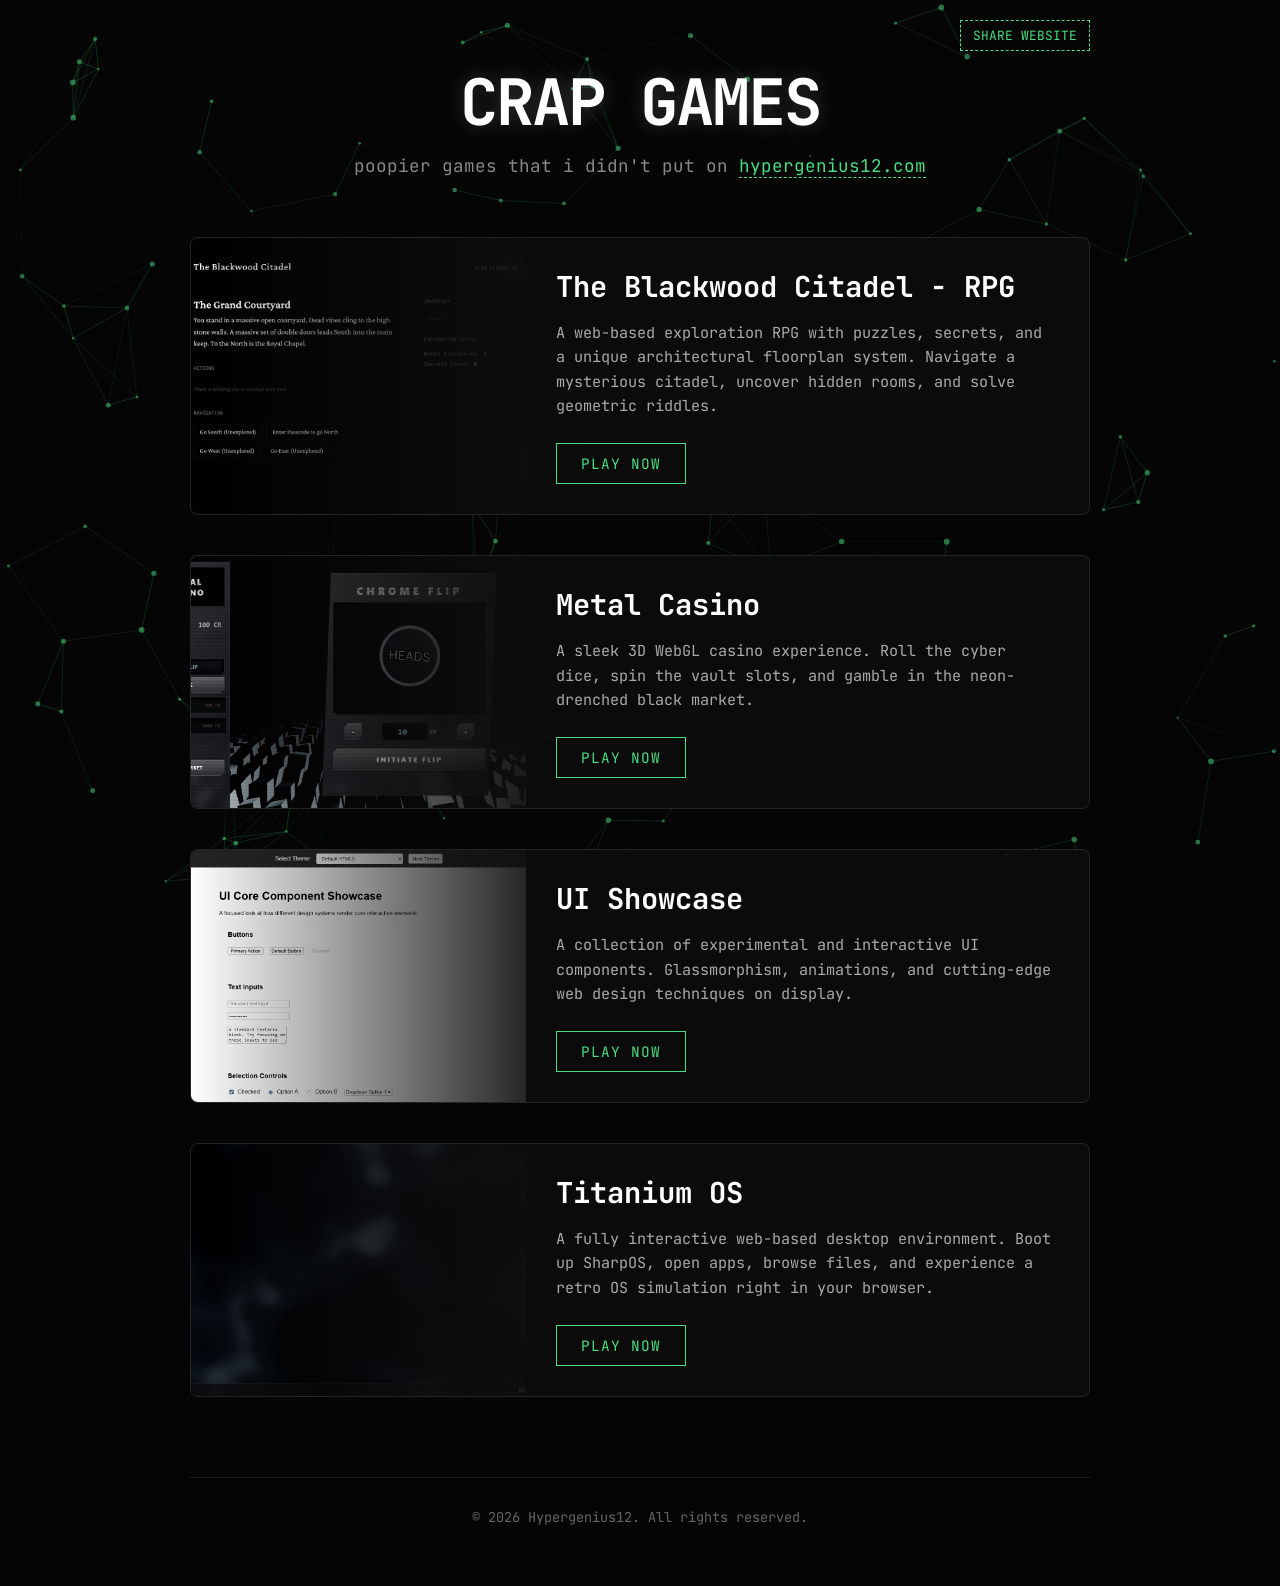
==== index.html @ edbe6824 "Fix index.html - restore all 4 game cards" ====
<!DOCTYPE html>
<html lang="en">
<head>
    <meta charset="UTF-8">
    <meta name="viewport" content="width=device-width, initial-scale=1.0">
    <title>Crap Games Hub</title>
    <link rel="stylesheet" href="style.css">
    <link rel="icon" type="image/svg+xml" href="favicon.svg">
    <link href="https://fonts.googleapis.com/css2?family=JetBrains+Mono:wght@400;700&display=swap" rel="stylesheet">
</head>
<body>
    <canvas id="bg-canvas"></canvas>
    
    <div id="content">
        <header>
            <div class="top-bar">
                <button class="share-btn" onclick="navigator.clipboard.writeText(window.location.href); alert('Link copied to clipboard!')">Share Website</button>
            </div>
            <h1>CRAP GAMES</h1>
            <p class="subtitle">poopier games that i didn't put on <a href="https://hypergenius12.com" target="_blank">hypergenius12.com</a></p>
        </header>

        <main>
            <div class="game-card">
                <div class="card-image">
                    <img src="citadel.jpg" alt="The Blackwood Citadel - RPG">
                    <div class="overlay"></div>
                </div>
                <div class="card-info">
                    <h2>The Blackwood Citadel - RPG</h2>
                    <p>A web-based exploration RPG with puzzles, secrets, and a unique architectural floorplan system. Navigate a mysterious citadel, uncover hidden rooms, and solve geometric riddles.</p>
                    <a href="citadel-rpg/index.html" class="play-btn">Play Now</a>
                </div>
            </div>

            <div class="game-card">
                <div class="card-image">
                    <img src="metal-casino.jpg" alt="Metal Casino">
                    <div class="overlay"></div>
                </div>
                <div class="card-info">
                    <h2>Metal Casino</h2>
                    <p>A sleek 3D WebGL casino experience. Roll the cyber dice, spin the vault slots, and gamble in the neon-drenched black market.</p>
                    <a href="metal-casino/index.html" class="play-btn">Play Now</a>
                </div>
            </div>

            <div class="game-card">
                <div class="card-image">
                    <img src="happy-lavoisier.jpg" alt="UI Showcase">
                    <div class="overlay"></div>
                </div>
                <div class="card-info">
                    <h2>UI Showcase</h2>
                    <p>A collection of experimental and interactive UI components. Glassmorphism, animations, and cutting-edge web design techniques on display.</p>
                    <a href="happy-lavoisier/index.html" class="play-btn">Play Now</a>
                </div>
            </div>

            <div class="game-card">
                <div class="card-image">
                    <img src="proud-maxwell.jpg" alt="Titanium OS">
                    <div class="overlay"></div>
                </div>
                <div class="card-info">
                    <h2>Titanium OS</h2>
                    <p>A fully interactive web-based desktop environment. Boot up SharpOS, open apps, browse files, and experience a retro OS simulation right in your browser.</p>
                    <a href="proud-maxwell/index.html" class="play-btn">Play Now</a>
                </div>
            </div>
        </main>
        
        <footer>
            <p>&copy; 2026 Hypergenius12. All rights reserved.</p>
        </footer>
    </div>

    <script src="app.js"></script>
</body>
</html>
---- style.css ----
body, html {
    margin: 0;
    padding: 0;
    width: 100%;
    min-height: 100vh;
    background-color: #050505;
    color: #e0e0e0;
    font-family: 'JetBrains Mono', monospace;
    overflow-x: hidden;
}

#bg-canvas {
    position: fixed;
    top: 0;
    left: 0;
    width: 100%;
    height: 100%;
    z-index: 0;
    pointer-events: none;
}

#content {
    position: relative;
    z-index: 10;
    max-width: 900px;
    margin: 0 auto;
    padding: 60px 20px;
}

header {
    text-align: center;
    margin-bottom: 60px;
    position: relative;
}

.top-bar {
    position: absolute;
    top: -40px;
    right: 0;
}

h1 {
    font-size: 4rem;
    font-weight: 700;
    margin: 0 0 10px 0;
    text-transform: uppercase;
    letter-spacing: -2px;
    color: #fff;
    text-shadow: 0 0 20px rgba(255, 255, 255, 0.2);
}

.subtitle {
    font-size: 1.1rem;
    color: #888;
    margin: 0;
}

.subtitle a {
    color: #4ade80;
    text-decoration: none;
    border-bottom: 1px dashed #4ade80;
    transition: all 0.2s;
}

.subtitle a:hover {
    color: #22c55e;
    border-bottom: 1px solid #22c55e;
    text-shadow: 0 0 8px rgba(74, 222, 128, 0.4);
}

main {
    display: flex;
    flex-direction: column;
    gap: 40px;
}

.game-card {
    display: flex;
    background: rgba(15, 15, 15, 0.7);
    border: 1px solid rgba(255, 255, 255, 0.1);
    backdrop-filter: blur(10px);
    -webkit-backdrop-filter: blur(10px);
    border-radius: 8px;
    overflow: hidden;
    transition: transform 0.3s ease, border-color 0.3s ease, box-shadow 0.3s ease;
}

.game-card:hover {
    transform: translateY(-5px);
    border-color: rgba(74, 222, 128, 0.5);
    box-shadow: 0 10px 30px rgba(0, 0, 0, 0.5), 0 0 20px rgba(74, 222, 128, 0.1);
}

.card-image {
    flex: 1;
    min-width: 300px;
    position: relative;
    overflow: hidden;
}

.card-image img {
    width: 100%;
    height: 100%;
    object-fit: cover;
    display: block;
    filter: grayscale(80%) contrast(1.2);
    transition: filter 0.5s ease, transform 0.5s ease;
}

.game-card:hover .card-image img {
    filter: grayscale(0%) contrast(1);
    transform: scale(1.05);
}

.overlay {
    position: absolute;
    top: 0;
    left: 0;
    width: 100%;
    height: 100%;
    background: linear-gradient(90deg, transparent, rgba(15, 15, 15, 0.9));
}

.card-info {
    flex: 1.5;
    padding: 30px;
    display: flex;
    flex-direction: column;
    justify-content: center;
}

.card-info h2 {
    margin: 0 0 15px 0;
    font-size: 1.8rem;
    color: #fff;
}

.card-info p {
    color: #aaa;
    line-height: 1.6;
    margin: 0 0 25px 0;
    font-size: 0.95rem;
}

.play-btn {
    display: inline-block;
    align-self: flex-start;
    padding: 10px 24px;
    background: transparent;
    color: #4ade80;
    border: 1px solid #4ade80;
    text-transform: uppercase;
    text-decoration: none;
    font-size: 0.9rem;
    letter-spacing: 1px;
    transition: all 0.2s ease;
}

.play-btn:hover {
    background: #4ade80;
    color: #000;
    box-shadow: 0 0 15px rgba(74, 222, 128, 0.4);
}

@media (max-width: 768px) {
    .game-card {
        flex-direction: column;
    }
    .card-image {
        min-height: 200px;
    }
    .overlay {
        background: linear-gradient(0deg, rgba(15, 15, 15, 0.9), transparent);
    }
}

footer {
    text-align: center;
    margin-top: 80px;
    padding-top: 30px;
    border-top: 1px solid rgba(255, 255, 255, 0.1);
}

.share-btn {
    background: transparent;
    color: #4ade80;
    border: 1px dashed #4ade80;
    padding: 6px 12px;
    font-family: 'JetBrains Mono', monospace;
    text-transform: uppercase;
    font-size: 0.8rem;
    cursor: pointer;
    transition: all 0.2s ease;
}

.share-btn:hover {
    background: rgba(74, 222, 128, 0.1);
    border-style: solid;
    box-shadow: 0 0 15px rgba(74, 222, 128, 0.3);
}

footer p {
    color: #666;
    font-size: 0.85rem;
    margin: 0;
}
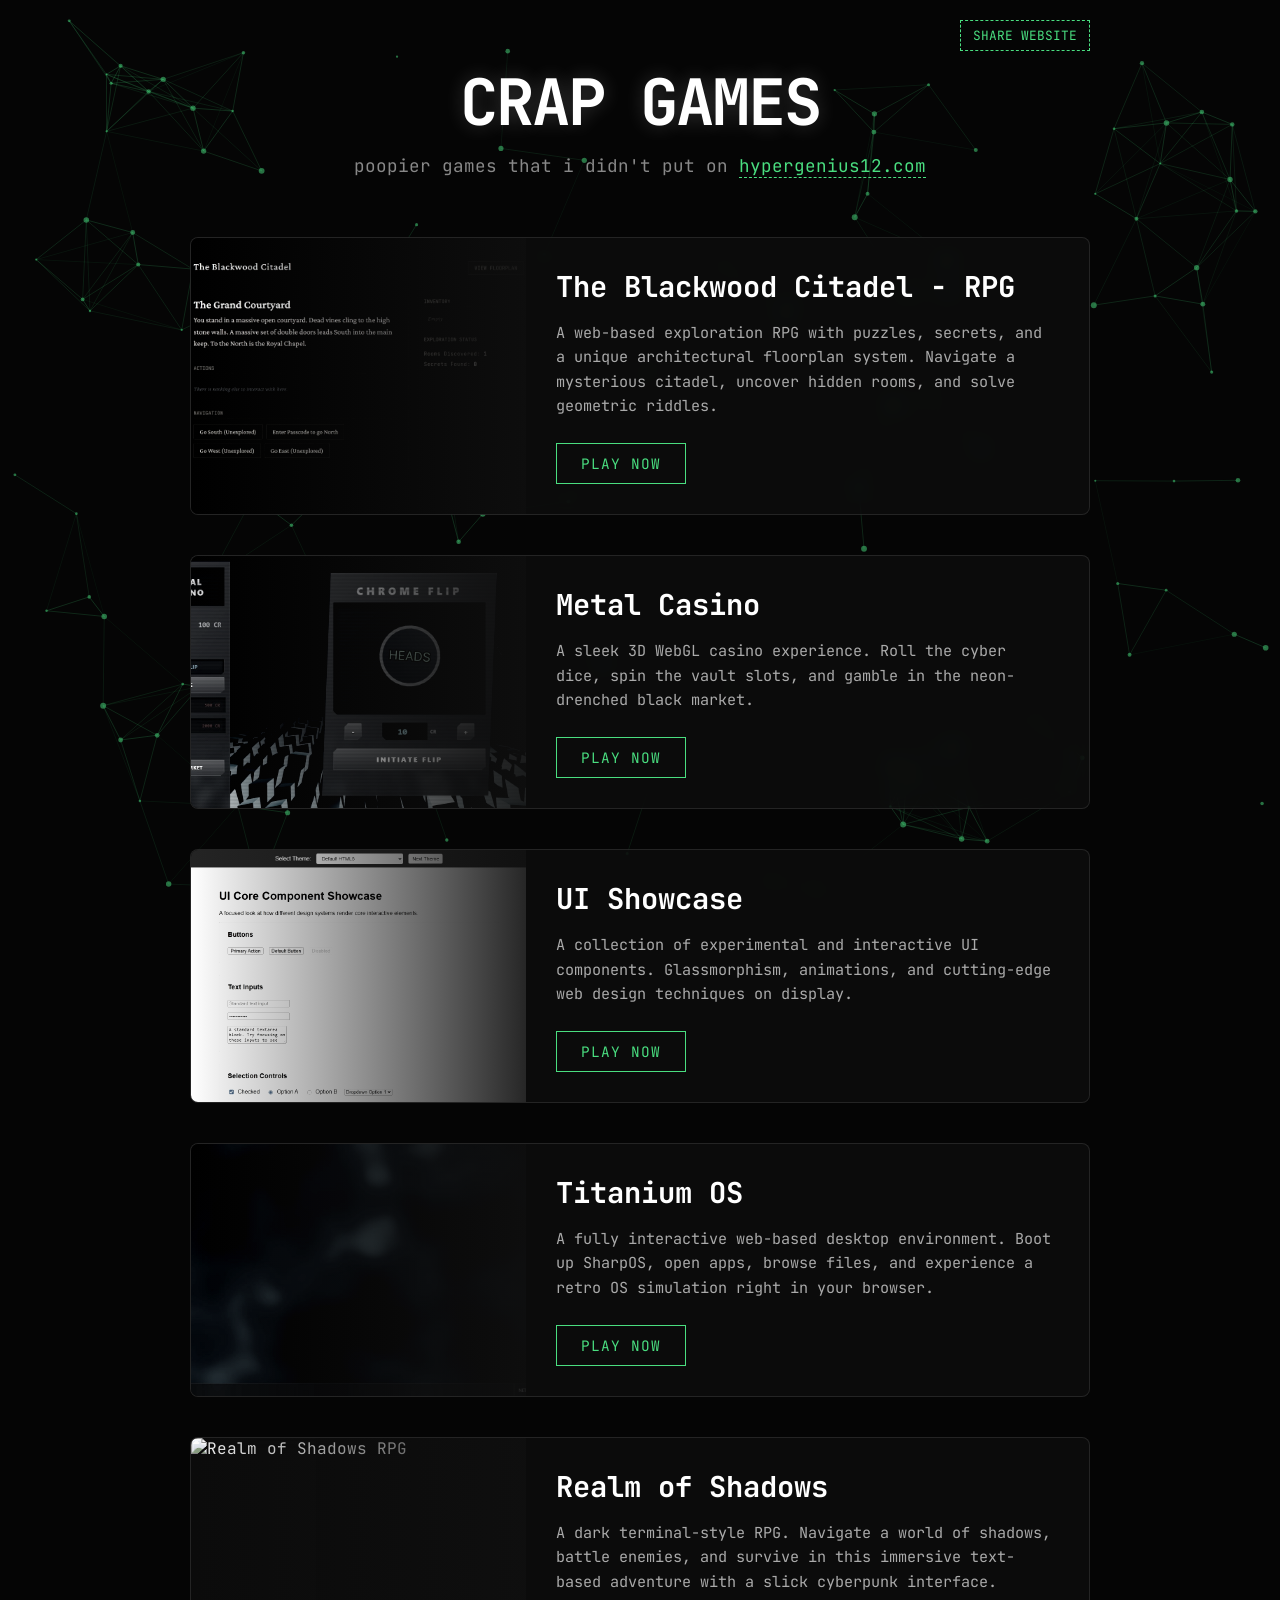
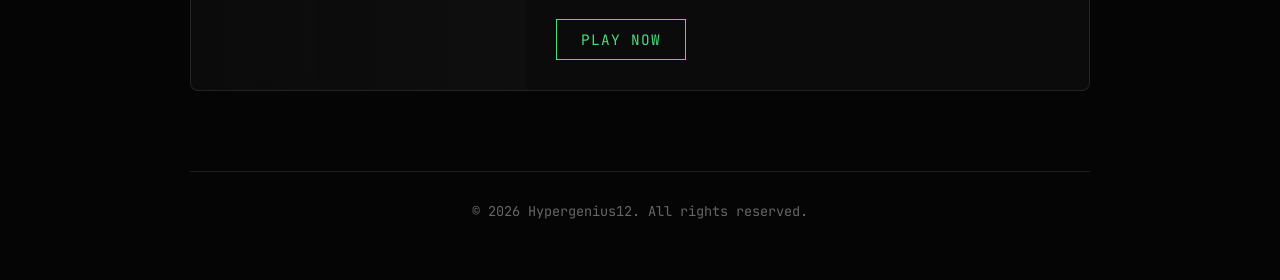
==== commit 44c9cbfc: "Add Realm of Shadows RPG card to hub" ====
--- a/index.html
+++ b/index.html
@@ -68,6 +68,18 @@
                     <a href="proud-maxwell/index.html" class="play-btn">Play Now</a>
                 </div>
             </div>
+
+            <div class="game-card">
+                <div class="card-image">
+                    <img src="web-rpg.jpg" alt="Realm of Shadows RPG">
+                    <div class="overlay"></div>
+                </div>
+                <div class="card-info">
+                    <h2>Realm of Shadows</h2>
+                    <p>A dark terminal-style RPG. Navigate a world of shadows, battle enemies, and survive in this immersive text-based adventure with a slick cyberpunk interface.</p>
+                    <a href="web-rpg/index.html" class="play-btn">Play Now</a>
+                </div>
+            </div>
         </main>
         
         <footer>
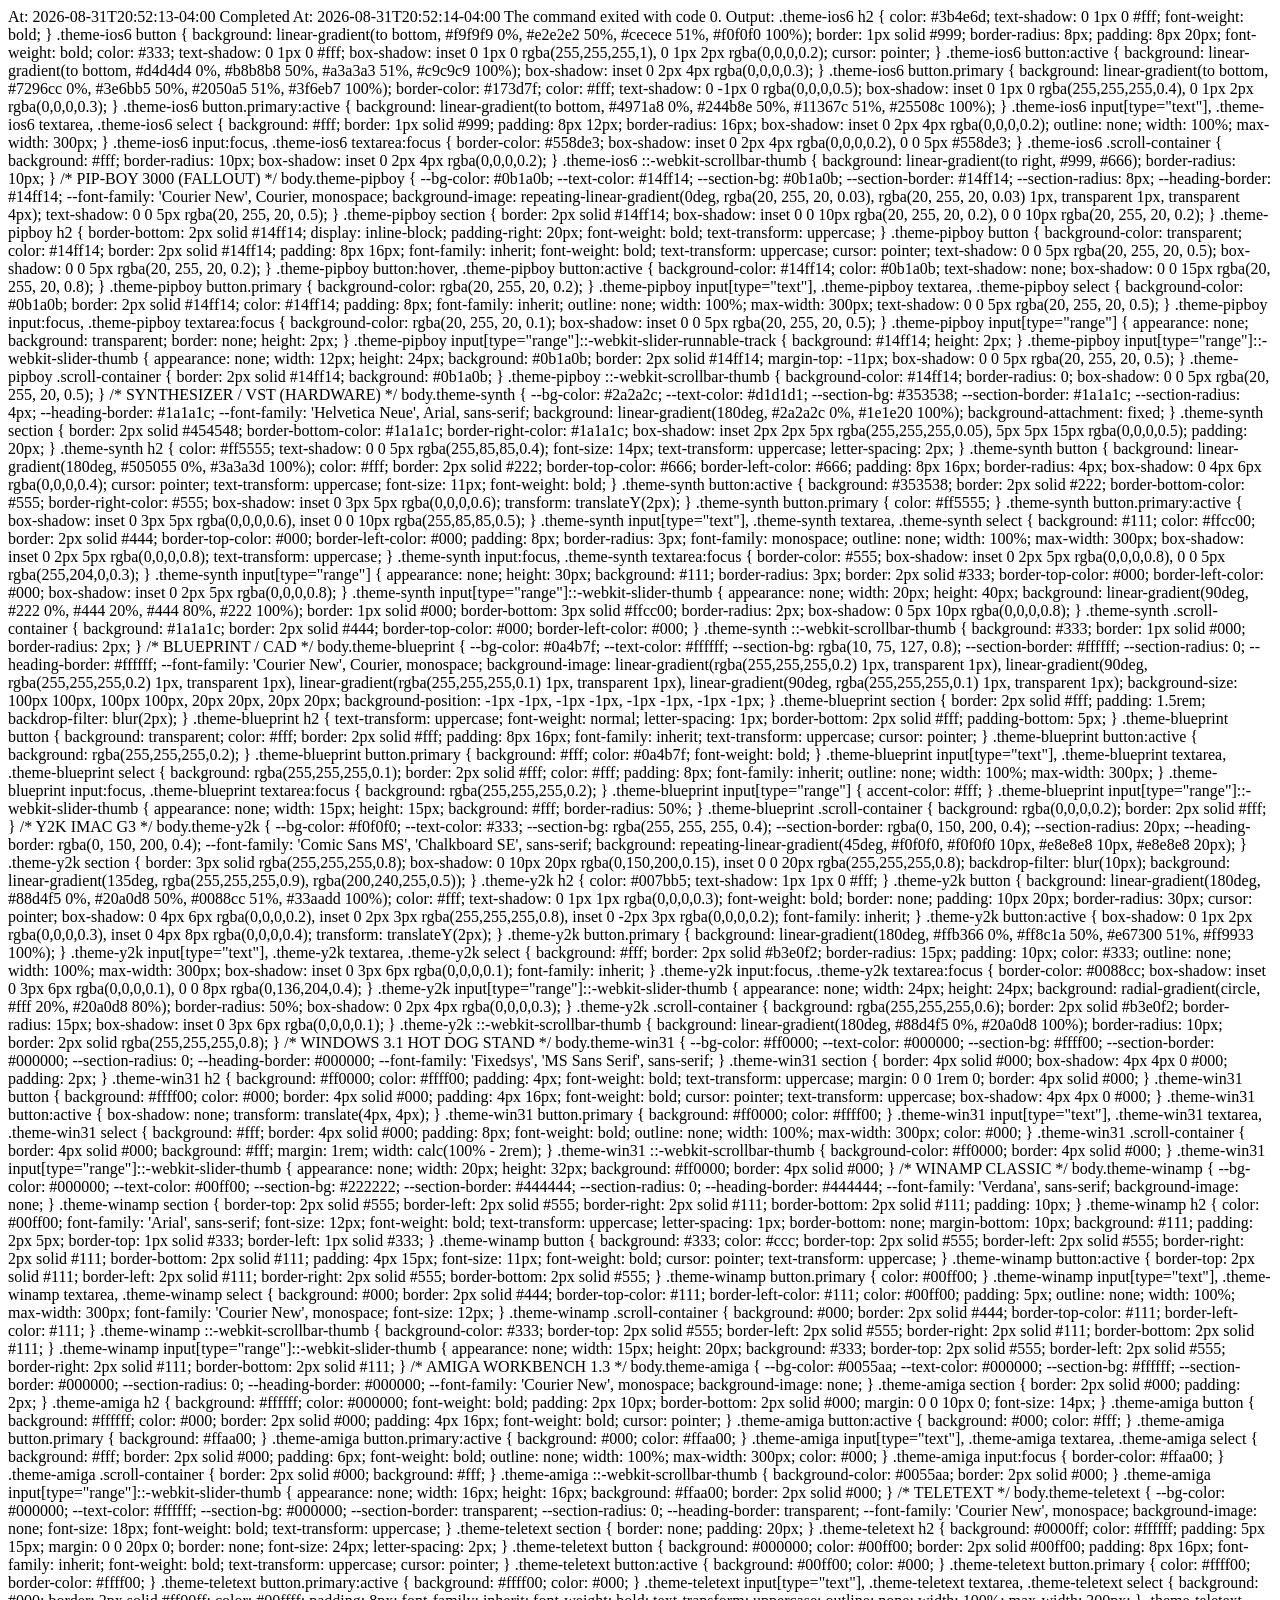
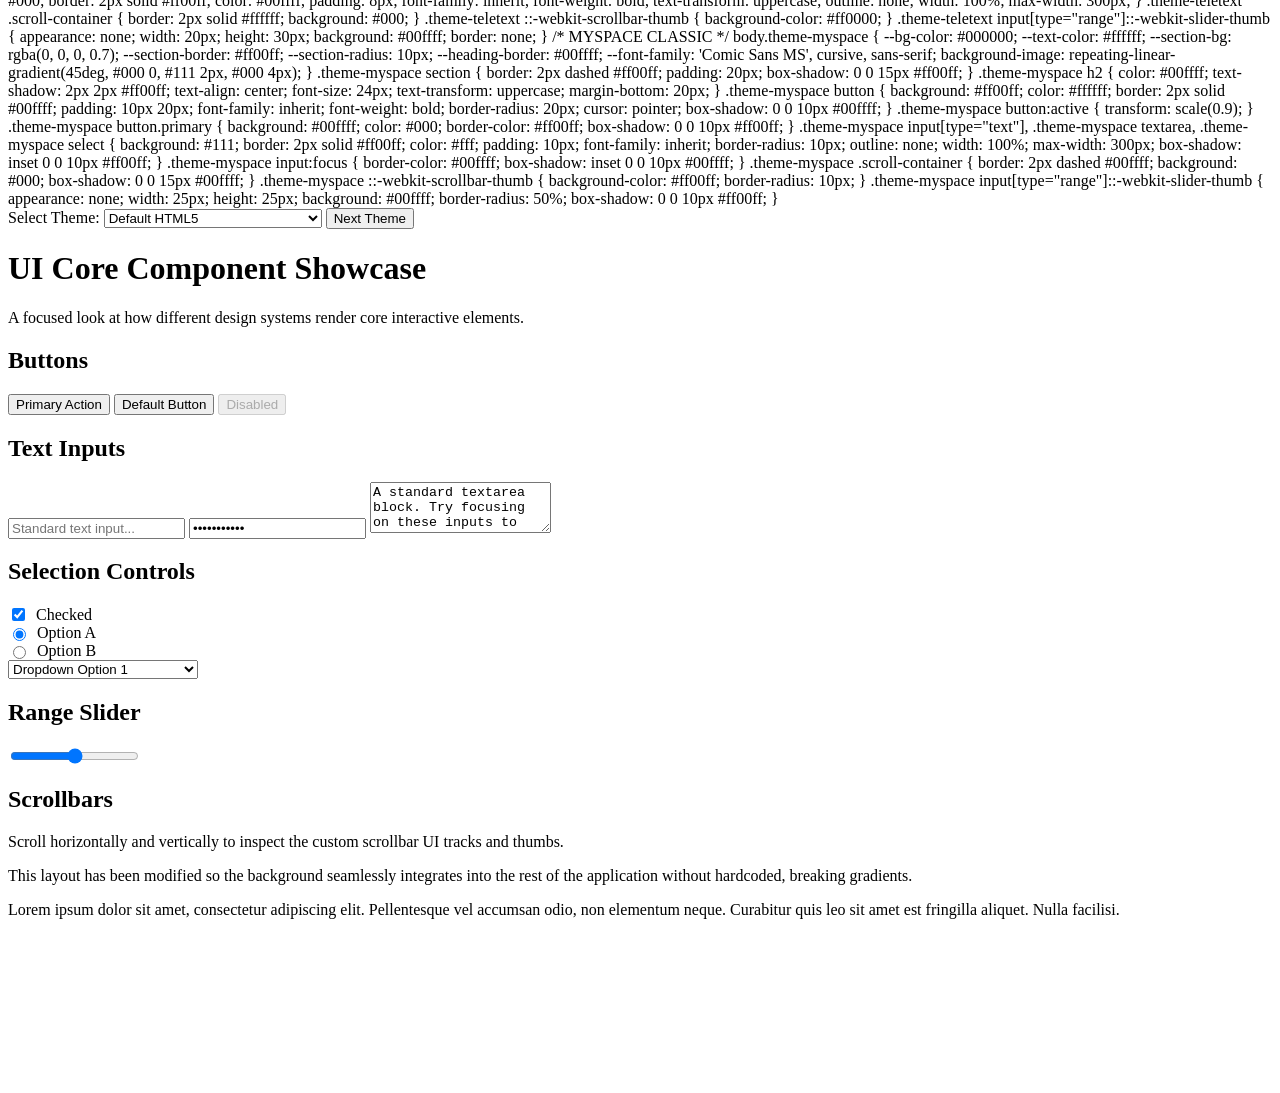
==== commit 8e347548: "Add new non-AI themes" ====
--- a/index.html
+++ b/index.html
@@ -1,92 +1,418 @@
-<!DOCTYPE html>
-<html lang="en">
-<head>
-    <meta charset="UTF-8">
-    <meta name="viewport" content="width=device-width, initial-scale=1.0">
-    <title>Crap Games Hub</title>
-    <link rel="stylesheet" href="style.css">
-    <link rel="icon" type="image/svg+xml" href="favicon.svg">
-    <link href="https://fonts.googleapis.com/css2?family=JetBrains+Mono:wght@400;700&display=swap" rel="stylesheet">
+ At: 2026-08-31T20:52:13-04:00
+Completed At: 2026-08-31T20:52:14-04:00
+
+The command exited with code 0.
+Output:
+<truncated 388 lines>
+        .theme-ios6 h2 { color: #3b4e6d; text-shadow: 0 1px 0 #fff; font-weight: bold; }
+
+        .theme-ios6 button { background: linear-gradient(to bottom, #f9f9f9 0%, #e2e2e2 50%, #cecece 51%, #f0f0f0 100%); border: 1px solid #999; border-radius: 8px; padding: 8px 20px; font-weight: bold; color: #333; text-shadow: 0 1px 0 #fff; box-shadow: inset 0 1px 0 rgba(255,255,255,1), 0 1px 2px rgba(0,0,0,0.2); cursor: pointer; }
+
+        .theme-ios6 button:active { background: linear-gradient(to bottom, #d4d4d4 0%, #b8b8b8 50%, #a3a3a3 51%, #c9c9c9 100%); box-shadow: inset 0 2px 4px rgba(0,0,0,0.3); }
+
+        .theme-ios6 button.primary { background: linear-gradient(to bottom, #7296cc 0%, #3e6bb5 50%, #2050a5 51%, #3f6eb7 100%); border-color: #173d7f; color: #fff; text-shadow: 0 -1px 0 rgba(0,0,0,0.5); box-shadow: inset 0 1px 0 rgba(255,255,255,0.4), 0 1px 2px rgba(0,0,0,0.3); }
+
+        .theme-ios6 button.primary:active { background: linear-gradient(to bottom, #4971a8 0%, #244b8e 50%, #11367c 51%, #25508c 100%); }
+
+        .theme-ios6 input[type="text"], .theme-ios6 textarea, .theme-ios6 select { background: #fff; border: 1px solid #999; padding: 8px 12px; border-radius: 16px; box-shadow: inset 0 2px 4px rgba(0,0,0,0.2); outline: none; width: 100%; max-width: 300px; }
+
+        .theme-ios6 input:focus, .theme-ios6 textarea:focus { border-color: #558de3; box-shadow: inset 0 2px 4px rgba(0,0,0,0.2), 0 0 5px #558de3; }
+
+        .theme-ios6 .scroll-container { background: #fff; border-radius: 10px; box-shadow: inset 0 2px 4px rgba(0,0,0,0.2); }
+
+        .theme-ios6 ::-webkit-scrollbar-thumb { background: linear-gradient(to right, #999, #666); border-radius: 10px; }
+
+
+
+    
+        /* PIP-BOY 3000 (FALLOUT) */
+        body.theme-pipboy { --bg-color: #0b1a0b; --text-color: #14ff14; --section-bg: #0b1a0b; --section-border: #14ff14; --section-radius: 8px; --heading-border: #14ff14; --font-family: 'Courier New', Courier, monospace; background-image: repeating-linear-gradient(0deg, rgba(20, 255, 20, 0.03), rgba(20, 255, 20, 0.03) 1px, transparent 1px, transparent 4px); text-shadow: 0 0 5px rgba(20, 255, 20, 0.5); }
+        .theme-pipboy section { border: 2px solid #14ff14; box-shadow: inset 0 0 10px rgba(20, 255, 20, 0.2), 0 0 10px rgba(20, 255, 20, 0.2); }
+        .theme-pipboy h2 { border-bottom: 2px solid #14ff14; display: inline-block; padding-right: 20px; font-weight: bold; text-transform: uppercase; }
+        .theme-pipboy button { background-color: transparent; color: #14ff14; border: 2px solid #14ff14; padding: 8px 16px; font-family: inherit; font-weight: bold; text-transform: uppercase; cursor: pointer; text-shadow: 0 0 5px rgba(20, 255, 20, 0.5); box-shadow: 0 0 5px rgba(20, 255, 20, 0.2); }
+        .theme-pipboy button:hover, .theme-pipboy button:active { background-color: #14ff14; color: #0b1a0b; text-shadow: none; box-shadow: 0 0 15px rgba(20, 255, 20, 0.8); }
+        .theme-pipboy button.primary { background-color: rgba(20, 255, 20, 0.2); }
+        .theme-pipboy input[type="text"], .theme-pipboy textarea, .theme-pipboy select { background-color: #0b1a0b; border: 2px solid #14ff14; color: #14ff14; padding: 8px; font-family: inherit; outline: none; width: 100%; max-width: 300px; text-shadow: 0 0 5px rgba(20, 255, 20, 0.5); }
+        .theme-pipboy input:focus, .theme-pipboy textarea:focus { background-color: rgba(20, 255, 20, 0.1); box-shadow: inset 0 0 5px rgba(20, 255, 20, 0.5); }
+        .theme-pipboy input[type="range"] { appearance: none; background: transparent; border: none; height: 2px; }
+        .theme-pipboy input[type="range"]::-webkit-slider-runnable-track { background: #14ff14; height: 2px; }
+        .theme-pipboy input[type="range"]::-webkit-slider-thumb { appearance: none; width: 12px; height: 24px; background: #0b1a0b; border: 2px solid #14ff14; margin-top: -11px; box-shadow: 0 0 5px rgba(20, 255, 20, 0.5); }
+        .theme-pipboy .scroll-container { border: 2px solid #14ff14; background: #0b1a0b; }
+        .theme-pipboy ::-webkit-scrollbar-thumb { background-color: #14ff14; border-radius: 0; box-shadow: 0 0 5px rgba(20, 255, 20, 0.5); }
+
+        /* SYNTHESIZER / VST (HARDWARE) */
+        body.theme-synth { --bg-color: #2a2a2c; --text-color: #d1d1d1; --section-bg: #353538; --section-border: #1a1a1c; --section-radius: 4px; --heading-border: #1a1a1c; --font-family: 'Helvetica Neue', Arial, sans-serif; background: linear-gradient(180deg, #2a2a2c 0%, #1e1e20 100%); background-attachment: fixed; }
+        .theme-synth section { border: 2px solid #454548; border-bottom-color: #1a1a1c; border-right-color: #1a1a1c; box-shadow: inset 2px 2px 5px rgba(255,255,255,0.05), 5px 5px 15px rgba(0,0,0,0.5); padding: 20px; }
+        .theme-synth h2 { color: #ff5555; text-shadow: 0 0 5px rgba(255,85,85,0.4); font-size: 14px; text-transform: uppercase; letter-spacing: 2px; }
+        .theme-synth button { background: linear-gradient(180deg, #505055 0%, #3a3a3d 100%); color: #fff; border: 2px solid #222; border-top-color: #666; border-left-color: #666; padding: 8px 16px; border-radius: 4px; box-shadow: 0 4px 6px rgba(0,0,0,0.4); cursor: pointer; text-transform: uppercase; font-size: 11px; font-weight: bold; }
+        .theme-synth button:active { background: #353538; border: 2px solid #222; border-bottom-color: #555; border-right-color: #555; box-shadow: inset 0 3px 5px rgba(0,0,0,0.6); transform: translateY(2px); }
+        .theme-synth button.primary { color: #ff5555; }
+        .theme-synth button.primary:active { box-shadow: inset 0 3px 5px rgba(0,0,0,0.6), inset 0 0 10px rgba(255,85,85,0.5); }
+        .theme-synth input[type="text"], .theme-synth textarea, .theme-synth select { background: #111; color: #ffcc00; border: 2px solid #444; border-top-color: #000; border-left-color: #000; padding: 8px; border-radius: 3px; font-family: monospace; outline: none; width: 100%; max-width: 300px; box-shadow: inset 0 2px 5px rgba(0,0,0,0.8); text-transform: uppercase; }
+        .theme-synth input:focus, .theme-synth textarea:focus { border-color: #555; box-shadow: inset 0 2px 5px rgba(0,0,0,0.8), 0 0 5px rgba(255,204,0,0.3); }
+        .theme-synth input[type="range"] { appearance: none; height: 30px; background: #111; border-radius: 3px; border: 2px solid #333; border-top-color: #000; border-left-color: #000; box-shadow: inset 0 2px 5px rgba(0,0,0,0.8); }
+        .theme-synth input[type="range"]::-webkit-slider-thumb { appearance: none; width: 20px; height: 40px; background: linear-gradient(90deg, #222 0%, #444 20%, #444 80%, #222 100%); border: 1px solid #000; border-bottom: 3px solid #ffcc00; border-radius: 2px; box-shadow: 0 5px 10px rgba(0,0,0,0.8); }
+        .theme-synth .scroll-container { background: #1a1a1c; border: 2px solid #444; border-top-color: #000; border-left-color: #000; }
+        .theme-synth ::-webkit-scrollbar-thumb { background: #333; border: 1px solid #000; border-radius: 2px; }
+
+        /* BLUEPRINT / CAD */
+        body.theme-blueprint { --bg-color: #0a4b7f; --text-color: #ffffff; --section-bg: rgba(10, 75, 127, 0.8); --section-border: #ffffff; --section-radius: 0; --heading-border: #ffffff; --font-family: 'Courier New', Courier, monospace; background-image: linear-gradient(rgba(255,255,255,0.2) 1px, transparent 1px), linear-gradient(90deg, rgba(255,255,255,0.2) 1px, transparent 1px), linear-gradient(rgba(255,255,255,0.1) 1px, transparent 1px), linear-gradient(90deg, rgba(255,255,255,0.1) 1px, transparent 1px); background-size: 100px 100px, 100px 100px, 20px 20px, 20px 20px; background-position: -1px -1px, -1px -1px, -1px -1px, -1px -1px; }
+        .theme-blueprint section { border: 2px solid #fff; padding: 1.5rem; backdrop-filter: blur(2px); }
+        .theme-blueprint h2 { text-transform: uppercase; font-weight: normal; letter-spacing: 1px; border-bottom: 2px solid #fff; padding-bottom: 5px; }
+        .theme-blueprint button { background: transparent; color: #fff; border: 2px solid #fff; padding: 8px 16px; font-family: inherit; text-transform: uppercase; cursor: pointer; }
+        .theme-blueprint button:active { background: rgba(255,255,255,0.2); }
+        .theme-blueprint button.primary { background: #fff; color: #0a4b7f; font-weight: bold; }
+        .theme-blueprint input[type="text"], .theme-blueprint textarea, .theme-blueprint select { background: rgba(255,255,255,0.1); border: 2px solid #fff; color: #fff; padding: 8px; font-family: inherit; outline: none; width: 100%; max-width: 300px; }
+        .theme-blueprint input:focus, .theme-blueprint textarea:focus { background: rgba(255,255,255,0.2); }
+        .theme-blueprint input[type="range"] { accent-color: #fff; }
+        .theme-blueprint input[type="range"]::-webkit-slider-thumb { appearance: none; width: 15px; height: 15px; background: #fff; border-radius: 50%; }
+        .theme-blueprint .scroll-container { background: rgba(0,0,0,0.2); border: 2px solid #fff; }
+
+        /* Y2K IMAC G3 */
+        body.theme-y2k { --bg-color: #f0f0f0; --text-color: #333; --section-bg: rgba(255, 255, 255, 0.4); --section-border: rgba(0, 150, 200, 0.4); --section-radius: 20px; --heading-border: rgba(0, 150, 200, 0.4); --font-family: 'Comic Sans MS', 'Chalkboard SE', sans-serif; background: repeating-linear-gradient(45deg, #f0f0f0, #f0f0f0 10px, #e8e8e8 10px, #e8e8e8 20px); }
+        .theme-y2k section { border: 3px solid rgba(255,255,255,0.8); box-shadow: 0 10px 20px rgba(0,150,200,0.15), inset 0 0 20px rgba(255,255,255,0.8); backdrop-filter: blur(10px); background: linear-gradient(135deg, rgba(255,255,255,0.9), rgba(200,240,255,0.5)); }
+        .theme-y2k h2 { color: #007bb5; text-shadow: 1px 1px 0 #fff; }
+        .theme-y2k button { background: linear-gradient(180deg, #88d4f5 0%, #20a0d8 50%, #0088cc 51%, #33aadd 100%); color: #fff; text-shadow: 0 1px 1px rgba(0,0,0,0.3); font-weight: bold; border: none; padding: 10px 20px; border-radius: 30px; cursor: pointer; box-shadow: 0 4px 6px rgba(0,0,0,0.2), inset 0 2px 3px rgba(255,255,255,0.8), inset 0 -2px 3px rgba(0,0,0,0.2); font-family: inherit; }
+        .theme-y2k button:active { box-shadow: 0 1px 2px rgba(0,0,0,0.3), inset 0 4px 8px rgba(0,0,0,0.4); transform: translateY(2px); }
+        .theme-y2k button.primary { background: linear-gradient(180deg, #ffb366 0%, #ff8c1a 50%, #e67300 51%, #ff9933 100%); }
+        .theme-y2k input[type="text"], .theme-y2k textarea, .theme-y2k select { background: #fff; border: 2px solid #b3e0f2; border-radius: 15px; padding: 10px; color: #333; outline: none; width: 100%; max-width: 300px; box-shadow: inset 0 3px 6px rgba(0,0,0,0.1); font-family: inherit; }
+        .theme-y2k input:focus, .theme-y2k textarea:focus { border-color: #0088cc; box-shadow: inset 0 3px 6px rgba(0,0,0,0.1), 0 0 8px rgba(0,136,204,0.4); }
+        .theme-y2k input[type="range"]::-webkit-slider-thumb { appearance: none; width: 24px; height: 24px; background: radial-gradient(circle, #fff 20%, #20a0d8 80%); border-radius: 50%; box-shadow: 0 2px 4px rgba(0,0,0,0.3); }
+        .theme-y2k .scroll-container { background: rgba(255,255,255,0.6); border: 2px solid #b3e0f2; border-radius: 15px; box-shadow: inset 0 3px 6px rgba(0,0,0,0.1); }
+        .theme-y2k ::-webkit-scrollbar-thumb { background: linear-gradient(180deg, #88d4f5 0%, #20a0d8 100%); border-radius: 10px; border: 2px solid rgba(255,255,255,0.8); }
+
+        /* WINDOWS 3.1 HOT DOG STAND */
+        body.theme-win31 { --bg-color: #ff0000; --text-color: #000000; --section-bg: #ffff00; --section-border: #000000; --section-radius: 0; --heading-border: #000000; --font-family: 'Fixedsys', 'MS Sans Serif', sans-serif; }
+        .theme-win31 section { border: 4px solid #000; box-shadow: 4px 4px 0 #000; padding: 2px; }
+        .theme-win31 h2 { background: #ff0000; color: #ffff00; padding: 4px; font-weight: bold; text-transform: uppercase; margin: 0 0 1rem 0; border: 4px solid #000; }
+        .theme-win31 button { background: #ffff00; color: #000; border: 4px solid #000; padding: 4px 16px; font-weight: bold; cursor: pointer; text-transform: uppercase; box-shadow: 4px 4px 0 #000; }
+        .theme-win31 button:active { box-shadow: none; transform: translate(4px, 4px); }
+        .theme-win31 button.primary { background: #ff0000; color: #ffff00; }
+        .theme-win31 input[type="text"], .theme-win31 textarea, .theme-win31 select { background: #fff; border: 4px solid #000; padding: 8px; font-weight: bold; outline: none; width: 100%; max-width: 300px; color: #000; }
+        .theme-win31 .scroll-container { border: 4px solid #000; background: #fff; margin: 1rem; width: calc(100% - 2rem); }
+        .theme-win31 ::-webkit-scrollbar-thumb { background-color: #ff0000; border: 4px solid #000; }
+        .theme-win31 input[type="range"]::-webkit-slider-thumb { appearance: none; width: 20px; height: 32px; background: #ff0000; border: 4px solid #000; }
+
+        /* WINAMP CLASSIC */
+        body.theme-winamp { --bg-color: #000000; --text-color: #00ff00; --section-bg: #222222; --section-border: #444444; --section-radius: 0; --heading-border: #444444; --font-family: 'Verdana', sans-serif; background-image: none; }
+        .theme-winamp section { border-top: 2px solid #555; border-left: 2px solid #555; border-right: 2px solid #111; border-bottom: 2px solid #111; padding: 10px; }
+        .theme-winamp h2 { color: #00ff00; font-family: 'Arial', sans-serif; font-size: 12px; font-weight: bold; text-transform: uppercase; letter-spacing: 1px; border-bottom: none; margin-bottom: 10px; background: #111; padding: 2px 5px; border-top: 1px solid #333; border-left: 1px solid #333; }
+        .theme-winamp button { background: #333; color: #ccc; border-top: 2px solid #555; border-left: 2px solid #555; border-right: 2px solid #111; border-bottom: 2px solid #111; padding: 4px 15px; font-size: 11px; font-weight: bold; cursor: pointer; text-transform: uppercase; }
+        .theme-winamp button:active { border-top: 2px solid #111; border-left: 2px solid #111; border-right: 2px solid #555; border-bottom: 2px solid #555; }
+        .theme-winamp button.primary { color: #00ff00; }
+        .theme-winamp input[type="text"], .theme-winamp textarea, .theme-winamp select { background: #000; border: 2px solid #444; border-top-color: #111; border-left-color: #111; color: #00ff00; padding: 5px; outline: none; width: 100%; max-width: 300px; font-family: 'Courier New', monospace; font-size: 12px; }
+        .theme-winamp .scroll-container { background: #000; border: 2px solid #444; border-top-color: #111; border-left-color: #111; }
+        .theme-winamp ::-webkit-scrollbar-thumb { background-color: #333; border-top: 2px solid #555; border-left: 2px solid #555; border-right: 2px solid #111; border-bottom: 2px solid #111; }
+        .theme-winamp input[type="range"]::-webkit-slider-thumb { appearance: none; width: 15px; height: 20px; background: #333; border-top: 2px solid #555; border-left: 2px solid #555; border-right: 2px solid #111; border-bottom: 2px solid #111; }
+
+        /* AMIGA WORKBENCH 1.3 */
+        body.theme-amiga { --bg-color: #0055aa; --text-color: #000000; --section-bg: #ffffff; --section-border: #000000; --section-radius: 0; --heading-border: #000000; --font-family: 'Courier New', monospace; background-image: none; }
+        .theme-amiga section { border: 2px solid #000; padding: 2px; }
+        .theme-amiga h2 { background: #ffffff; color: #000000; font-weight: bold; padding: 2px 10px; border-bottom: 2px solid #000; margin: 0 0 10px 0; font-size: 14px; }
+        .theme-amiga button { background: #ffffff; color: #000; border: 2px solid #000; padding: 4px 16px; font-weight: bold; cursor: pointer; }
+        .theme-amiga button:active { background: #000; color: #fff; }
+        .theme-amiga button.primary { background: #ffaa00; }
+        .theme-amiga button.primary:active { background: #000; color: #ffaa00; }
+        .theme-amiga input[type="text"], .theme-amiga textarea, .theme-amiga select { background: #fff; border: 2px solid #000; padding: 6px; font-weight: bold; outline: none; width: 100%; max-width: 300px; color: #000; }
+        .theme-amiga input:focus { border-color: #ffaa00; }
+        .theme-amiga .scroll-container { border: 2px solid #000; background: #fff; }
+        .theme-amiga ::-webkit-scrollbar-thumb { background-color: #0055aa; border: 2px solid #000; }
+        .theme-amiga input[type="range"]::-webkit-slider-thumb { appearance: none; width: 16px; height: 16px; background: #ffaa00; border: 2px solid #000; }
+
+        /* TELETEXT */
+        body.theme-teletext { --bg-color: #000000; --text-color: #ffffff; --section-bg: #000000; --section-border: transparent; --section-radius: 0; --heading-border: transparent; --font-family: 'Courier New', monospace; background-image: none; font-size: 18px; font-weight: bold; text-transform: uppercase; }
+        .theme-teletext section { border: none; padding: 20px; }
+        .theme-teletext h2 { background: #0000ff; color: #ffffff; padding: 5px 15px; margin: 0 0 20px 0; border: none; font-size: 24px; letter-spacing: 2px; }
+        .theme-teletext button { background: #000000; color: #00ff00; border: 2px solid #00ff00; padding: 8px 16px; font-family: inherit; font-weight: bold; text-transform: uppercase; cursor: pointer; }
+        .theme-teletext button:active { background: #00ff00; color: #000; }
+        .theme-teletext button.primary { color: #ffff00; border-color: #ffff00; }
+        .theme-teletext button.primary:active { background: #ffff00; color: #000; }
+        .theme-teletext input[type="text"], .theme-teletext textarea, .theme-teletext select { background: #000; border: 2px solid #ff00ff; color: #00ffff; padding: 8px; font-family: inherit; font-weight: bold; text-transform: uppercase; outline: none; width: 100%; max-width: 300px; }
+        .theme-teletext .scroll-container { border: 2px solid #ffffff; background: #000; }
+        .theme-teletext ::-webkit-scrollbar-thumb { background-color: #ff0000; }
+        .theme-teletext input[type="range"]::-webkit-slider-thumb { appearance: none; width: 20px; height: 30px; background: #00ffff; border: none; }
+
+        /* MYSPACE CLASSIC */
+        body.theme-myspace { --bg-color: #000000; --text-color: #ffffff; --section-bg: rgba(0, 0, 0, 0.7); --section-border: #ff00ff; --section-radius: 10px; --heading-border: #00ffff; --font-family: 'Comic Sans MS', cursive, sans-serif; background-image: repeating-linear-gradient(45deg, #000 0, #111 2px, #000 4px); }
+        .theme-myspace section { border: 2px dashed #ff00ff; padding: 20px; box-shadow: 0 0 15px #ff00ff; }
+        .theme-myspace h2 { color: #00ffff; text-shadow: 2px 2px #ff00ff; text-align: center; font-size: 24px; text-transform: uppercase; margin-bottom: 20px; }
+        .theme-myspace button { background: #ff00ff; color: #ffffff; border: 2px solid #00ffff; padding: 10px 20px; font-family: inherit; font-weight: bold; border-radius: 20px; cursor: pointer; box-shadow: 0 0 10px #00ffff; }
+        .theme-myspace button:active { transform: scale(0.9); }
+        .theme-myspace button.primary { background: #00ffff; color: #000; border-color: #ff00ff; box-shadow: 0 0 10px #ff00ff; }
+        .theme-myspace input[type="text"], .theme-myspace textarea, .theme-myspace select { background: #111; border: 2px solid #ff00ff; color: #fff; padding: 10px; font-family: inherit; border-radius: 10px; outline: none; width: 100%; max-width: 300px; box-shadow: inset 0 0 10px #ff00ff; }
+        .theme-myspace input:focus { border-color: #00ffff; box-shadow: inset 0 0 10px #00ffff; }
+        .theme-myspace .scroll-container { border: 2px dashed #00ffff; background: #000; box-shadow: 0 0 15px #00ffff; }
+        .theme-myspace ::-webkit-scrollbar-thumb { background-color: #ff00ff; border-radius: 10px; }
+        .theme-myspace input[type="range"]::-webkit-slider-thumb { appearance: none; width: 25px; height: 25px; background: #00ffff; border-radius: 50%; box-shadow: 0 0 10px #ff00ff; }
+
+
+    </style>
+
 </head>
+
 <body>
-    <canvas id="bg-canvas"></canvas>
+
+
+
+    <!-- THEME CYCLER UI -->
+
+    <div id="theme-switcher">
+
+        <span>Select Theme:</span>
+
+        <select id="theme-select" onchange="changeTheme()">
+
+            <option value="">Default HTML5</option>
+
+            <option value="theme-apple">Apple (macOS HIG)</option>
+
+            <option value="theme-github">GitHub (Primer Dark)</option>
+
+            <option value="theme-windows11">Windows 11 (Fluent)</option>
+
+            
+            <option value="theme-minimal">Minimalist (Brutalist)</option>
+
+            <option value="theme-material">Google Material</option>
+
+            <option value="theme-glass">Glassmorphism</option>
+
+            
+            <option value="theme-win95">Windows 95</option>
+
+            <option value="theme-winxp">Windows XP (2001)</option>
+
+            <option value="theme-cyberpunk">Cyberpunk (80s Neon)</option>
+
+            
+            
+            <option value="theme-terminal">Terminal (CLI Hacker)</option>
+
+            <option value="theme-notion">Notion (Clean Doc)</option>
+
+            <option value="theme-switch">Gaming Console (Dark)</option>
+
+            <option value="theme-win7">Windows 7 (Aero Glass)</option>
+
+            <option value="theme-material-you">Material You (Matcha Android)</option>
+
+            <option value="theme-spotify">Spotify (Modern Music App)</option>
+
+            <option value="theme-discord">Discord (Classic Dark)</option>
+
+            <option value="theme-frutiger">Frutiger Aero (2000s Web Gloss)</option>
+
+            <option value="theme-bloomberg">Bloomberg Terminal (Finance)</option>
+
+            <option value="theme-macos9">Mac OS 9 (Platinum)</option>
+
+            
+            <option value="theme-gameboy">Game Boy (Retro Handheld)</option>
+
+            <option value="theme-eink">E-Ink / Kindle</option>
+
+            <option value="theme-mario">Super Mario 8-Bit</option>
+
+            <option value="theme-ios6", "theme-pipboy", "theme-synth", "theme-blueprint", "theme-y2k", "theme-win31", "theme-winamp", "theme-amiga", "theme-teletext", "theme-myspace">iOS 6 (Skeuomorphism)</option>
+
+
+            <option value="theme-pipboy">Pip-Boy 3000 (Fallout)</option>
+            <option value="theme-synth">Synthesizer / VST</option>
+            <option value="theme-blueprint">CAD Blueprint</option>
+            <option value="theme-y2k">Y2K iMac G3</option>
+            <option value="theme-win31">Windows 3.1 Hot Dog Stand</option>
+            <option value="theme-winamp">Winamp Classic</option>
+            <option value="theme-amiga">Amiga Workbench 1.3</option>
+            <option value="theme-teletext">Teletext / CEEFAX</option>
+            <option value="theme-myspace">MySpace Classic</option>
+        </select>
+
+
+        <button onclick="cycleTheme()">Next Theme</button>
+
+    </div>
+
+
+
+    <script>
+
+        const themes = [
+
+            "", "theme-apple", "theme-github", "theme-windows11", "theme-minimal", "theme-material", "theme-glass", "theme-win95", "theme-winxp", "theme-cyberpunk", "theme-terminal", "theme-notion", "theme-switch",
+
+            "theme-win7", "theme-material-you", "theme-spotify", "theme-discord",
+
+            "theme-frutiger", "theme-bloomberg", "theme-macos9", "theme-gameboy", "theme-eink", "theme-mario", "theme-ios6", "theme-pipboy", "theme-synth", "theme-blueprint", "theme-y2k", "theme-win31", "theme-winamp", "theme-amiga", "theme-teletext", "theme-myspace"
+
+        ];
+
+        let currentThemeIndex = 0;
+
+
+
+        function changeTheme() {
+
+            const select = document.getElementById("theme-select");
+
+            const newTheme = select.value;
+
+            document.body.className = newTheme;
+
+            currentThemeIndex = themes.indexOf(newTheme);
+
+        }
+
+
+
+        function cycleTheme() {
+
+            currentThemeIndex = (currentThemeIndex + 1) % themes.length;
+
+            const newTheme = themes[currentThemeIndex];
+
+            document.body.className = newTheme;
+
+            document.getElementById("theme-select").value = newTheme;
+
+        }
+
+    </script>
+
+
+
+    <h1 style="background: inherit; color: inherit;">UI Core Component Showcase</h1>
+
+    <p style="background: inherit; color: inherit;">A focused look at how different design systems render core interactive elements.</p>
+
+
+
+    <section>
+
+        <h2>Buttons</h2>
+
+        <div class="grid" style="flex-direction: row; gap: 15px; align-items: flex-end;">
+
+            <button class="primary">Primary Action</button>
+
+            <button class="default">Default Button</button>
+
+            <button class="default" disabled>Disabled</button>
+
+        </div>
+
+    </section>
+
+
+
+    <section>
+
+        <h2>Text Inputs</h2>
+
+        <div class="grid">
+
+            <input type="text" placeholder="Standard text input...">
+
+            <input type="password" value="password123">
+
+            <textarea rows="3">A standard textarea block. Try focusing on these inputs to see the specific focus rings.</textarea>
+
+        </div>
+
+    </section>
+
+
+
+    <section>
+
+        <h2>Selection Controls</h2>
+
+        <div class="grid" style="flex-direction: row; gap: 20px; align-items: center;">
+
+            <label style="display: flex; gap: 8px; align-items: center; font-size: inherit; background: inherit; color: inherit;">
+
+                <input type="checkbox" checked> Checked
+
+            </label>
+
+            <label style="display: flex; gap: 8px; align-items: center; font-size: inherit; background: inherit; color: inherit;">
+
+                <input type="radio" name="r" checked> Option A
+
+            </label>
+
+            <label style="display: flex; gap: 8px; align-items: center; font-size: inherit; background: inherit; color: inherit;">
+
+                <input type="radio" name="r"> Option B
+
+            </label>
+
+            <select>
+
+                <option>Dropdown Option 1</option>
+
+                <option>Dropdown Option 2</option>
+
+                <option>Dropdown Option 3</option>
+
     
-    <div id="content">
-        <header>
-            <div class="top-bar">
-                <button class="share-btn" onclick="navigator.clipboard.writeText(window.location.href); alert('Link copied to clipboard!')">Share Website</button>
+            <option value="theme-pipboy">Pip-Boy 3000 (Fallout)</option>
+            <option value="theme-synth">Synthesizer / VST</option>
+            <option value="theme-blueprint">CAD Blueprint</option>
+            <option value="theme-y2k">Y2K iMac G3</option>
+            <option value="theme-win31">Windows 3.1 Hot Dog Stand</option>
+            <option value="theme-winamp">Winamp Classic</option>
+            <option value="theme-amiga">Amiga Workbench 1.3</option>
+            <option value="theme-teletext">Teletext / CEEFAX</option>
+            <option value="theme-myspace">MySpace Classic</option>
+        </select>
+
+
+        </div>
+
+    </section>
+
+
+
+    <section>
+
+        <h2>Range Slider</h2>
+
+        <div class="grid">
+
+            <input type="range" min="0" max="100" value="50">
+
+        </div>
+
+    </section>
+
+
+
+    <section>
+
+        <h2>Scrollbars</h2>
+
+        <div class="scroll-container">
+
+            <div class="scroll-content">
+
+                <p>Scroll horizontally and vertically to inspect the custom scrollbar UI tracks and thumbs.</p>
+
+                <p>This layout has been modified so the background seamlessly integrates into the rest of the application without hardcoded, breaking gradients.</p>
+
+                <p>Lorem ipsum dolor sit amet, consectetur adipiscing elit. Pellentesque vel accumsan odio, non elementum neque. Curabitur quis leo sit amet est fringilla aliquet. Nulla facilisi.</p>
+
+                <div style="height: 150px; width: 100%;"></div>
+
             </div>
-            <h1>CRAP GAMES</h1>
-            <p class="subtitle">poopier games that i didn't put on <a href="https://hypergenius12.com" target="_blank">hypergenius12.com</a></p>
-        </header>
-
-        <main>
-            <div class="game-card">
-                <div class="card-image">
-                    <img src="citadel.jpg" alt="The Blackwood Citadel - RPG">
-                    <div class="overlay"></div>
-                </div>
-                <div class="card-info">
-                    <h2>The Blackwood Citadel - RPG</h2>
-                    <p>A web-based exploration RPG with puzzles, secrets, and a unique architectural floorplan system. Navigate a mysterious citadel, uncover hidden rooms, and solve geometric riddles.</p>
-                    <a href="citadel-rpg/index.html" class="play-btn">Play Now</a>
-                </div>
-            </div>
-
-            <div class="game-card">
-                <div class="card-image">
-                    <img src="metal-casino.jpg" alt="Metal Casino">
-                    <div class="overlay"></div>
-                </div>
-                <div class="card-info">
-                    <h2>Metal Casino</h2>
-                    <p>A sleek 3D WebGL casino experience. Roll the cyber dice, spin the vault slots, and gamble in the neon-drenched black market.</p>
-                    <a href="metal-casino/index.html" class="play-btn">Play Now</a>
-                </div>
-            </div>
-
-            <div class="game-card">
-                <div class="card-image">
-                    <img src="happy-lavoisier.jpg" alt="UI Showcase">
-                    <div class="overlay"></div>
-                </div>
-                <div class="card-info">
-                    <h2>UI Showcase</h2>
-                    <p>A collection of experimental and interactive UI components. Glassmorphism, animations, and cutting-edge web design techniques on display.</p>
-                    <a href="happy-lavoisier/index.html" class="play-btn">Play Now</a>
-                </div>
-            </div>
-
-            <div class="game-card">
-                <div class="card-image">
-                    <img src="proud-maxwell.jpg" alt="Titanium OS">
-                    <div class="overlay"></div>
-                </div>
-                <div class="card-info">
-                    <h2>Titanium OS</h2>
-                    <p>A fully interactive web-based desktop environment. Boot up SharpOS, open apps, browse files, and experience a retro OS simulation right in your browser.</p>
-                    <a href="proud-maxwell/index.html" class="play-btn">Play Now</a>
-                </div>
-            </div>
-
-            <div class="game-card">
-                <div class="card-image">
-                    <img src="web-rpg.jpg" alt="Realm of Shadows RPG">
-                    <div class="overlay"></div>
-                </div>
-                <div class="card-info">
-                    <h2>Realm of Shadows</h2>
-                    <p>A dark terminal-style RPG. Navigate a world of shadows, battle enemies, and survive in this immersive text-based adventure with a slick cyberpunk interface.</p>
-                    <a href="web-rpg/index.html" class="play-btn">Play Now</a>
-                </div>
-            </div>
-        </main>
-        
-        <footer>
-            <p>&copy; 2026 Hypergenius12. All rights reserved.</p>
-        </footer>
-    </div>
-
-    <script src="app.js"></script>
+
+        </div>
+
+    </section>
+
+
+
 </body>
+
 </html>
+
+
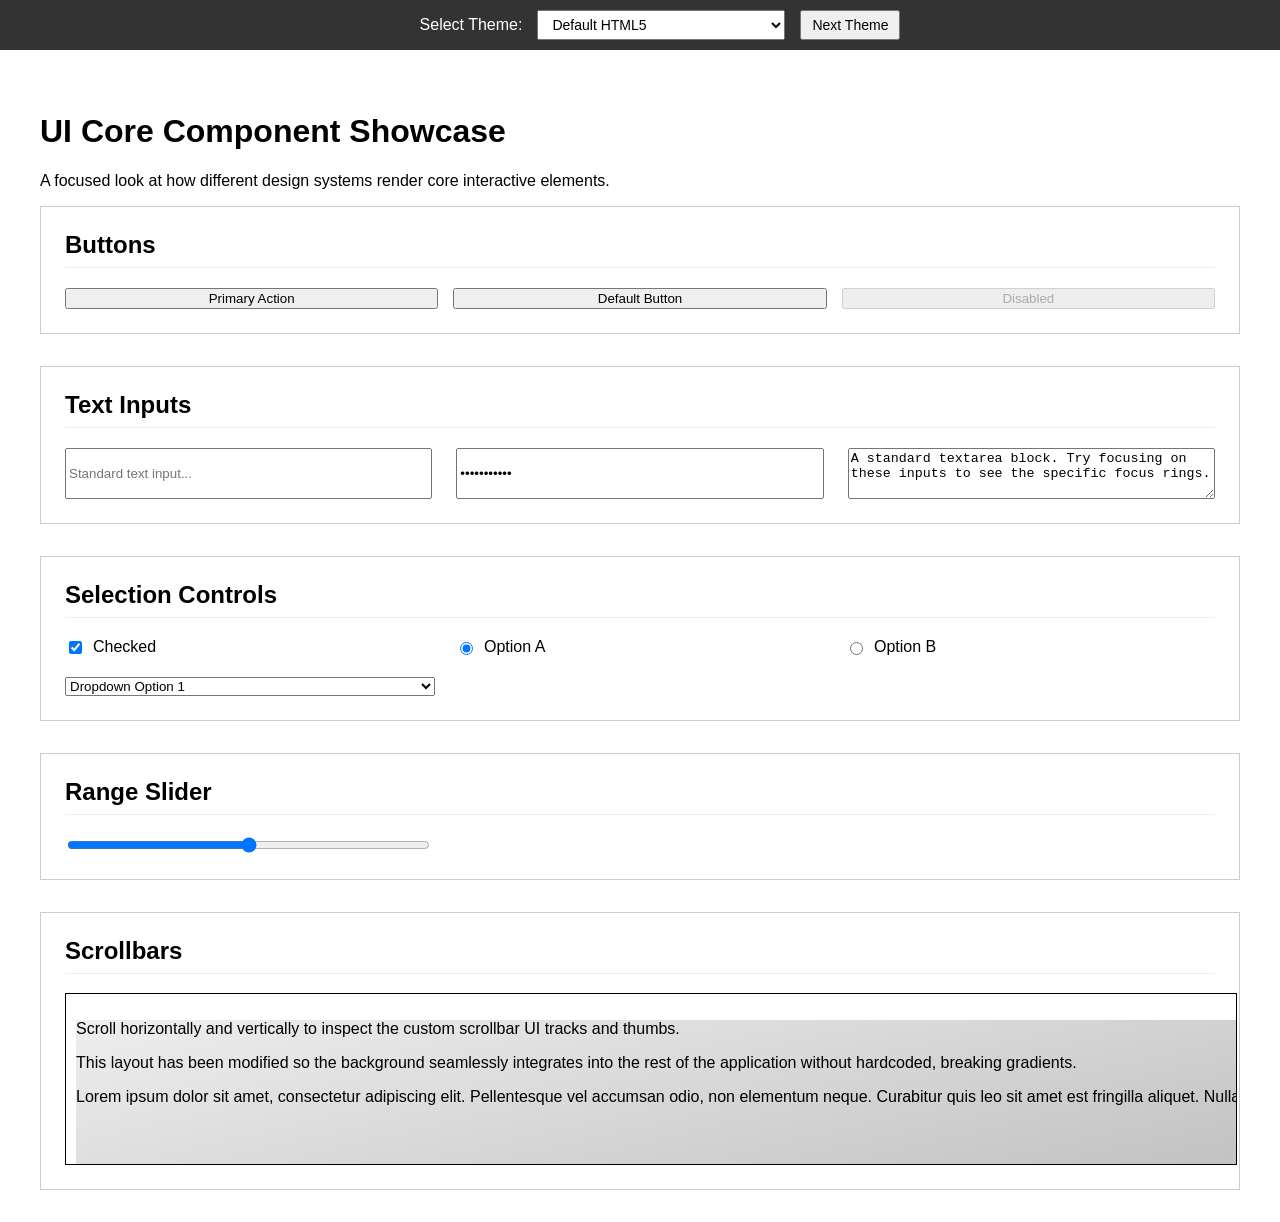
==== commit 484aa109: "Fix file truncation and add retro themes" ====
--- a/index.html
+++ b/index.html
@@ -1,30 +1,377 @@
- At: 2026-08-31T20:52:13-04:00
-Completed At: 2026-08-31T20:52:14-04:00
-
-The command exited with code 0.
-Output:
-<truncated 388 lines>
+<!DOCTYPE html>
+<html lang="en">
+<head>
+    <meta charset="UTF-8">
+    <meta name="viewport" content="width=device-width, initial-scale=1.0">
+    <title>UI Showcase</title>
+    <link rel="icon" href="favicon.svg" type="image/svg+xml">
+    <style>
+        /* BASE / DEFAULT THEME */
+        :root {
+            --bg-color: #ffffff;
+            --text-color: #000000;
+            --section-bg: #ffffff;
+            --section-border: #ccc;
+            --section-radius: 0;
+            --section-shadow: none;
+            --font-family: sans-serif;
+            --spacing: 2rem;
+            --heading-border: #eee;
+        }
+
+        body {
+            font-family: var(--font-family);
+            background-color: var(--bg-color);
+            color: var(--text-color);
+            margin: var(--spacing);
+            max-width: 1200px;
+            margin-left: auto;
+            margin-right: auto;
+            transition: all 0.2s ease;
+            padding-top: 60px; /* space for sticky header */
+        }
+
+        section {
+            background-color: var(--section-bg);
+            margin-bottom: var(--spacing);
+            padding: 1.5rem;
+            border: 1px solid var(--section-border);
+            border-radius: var(--section-radius);
+            box-shadow: var(--section-shadow);
+            transition: all 0.2s ease;
+        }
+
+        h2 {
+            margin-top: 0;
+            border-bottom: 1px solid var(--heading-border);
+            padding-bottom: 0.5rem;
+        }
+
+        .grid {
+            display: grid;
+            grid-template-columns: repeat(auto-fill, minmax(300px, 1fr));
+            gap: 1.5rem;
+        }
+
+        .item {
+            display: flex;
+            flex-direction: column;
+            gap: 0.5rem;
+            align-items: flex-start;
+        }
+
+        /* Scrollbar container defaults */
+        .scroll-container {
+            width: 100%;
+            height: 150px;
+            overflow: auto;
+            border: 1px solid black;
+            padding: 10px;
+        }
+        .scroll-content {
+            height: 400px;
+            width: 150%;
+            background: linear-gradient(to bottom right, #eee, #999);
+        }
+
+        /* THEME CYCLER */
+        #theme-switcher {
+            position: fixed;
+            top: 0;
+            left: 0;
+            width: 100%;
+            background: rgba(0,0,0,0.8);
+            color: white;
+            padding: 10px 20px;
+            display: flex;
+            align-items: center;
+            justify-content: center;
+            gap: 15px;
+            z-index: 9999;
+            backdrop-filter: blur(10px);
+            font-family: sans-serif;
+        }
+        #theme-switcher select, #theme-switcher button {
+            padding: 5px 10px;
+            font-size: 14px;
+        }
+
+        /* =========================================
+           APPLE (macOS / iOS) THEME
+           ========================================= */
+
+body.theme-apple { --bg-color: #ECECEC; --text-color: #1C1C1E; --section-bg: #FFFFFF; --section-border: #E5E5EA; --section-radius: 10px; --heading-border: #E5E5EA; --font-family: -apple-system, BlinkMacSystemFont, "SF Pro Text", "Helvetica Neue", sans-serif; background-image: none; }
+        .theme-apple button { background-color: #FFFFFF; color: #1C1C1E; border: 1px solid #C6C6C8; padding: 5px 14px; border-radius: 5px; font-size: 13px; box-shadow: 0 1px 1px rgba(0,0,0,0.05); cursor: pointer; }
+        .theme-apple button.primary { background-color: #007AFF; color: #FFFFFF; border: 1px solid #007AFF; }
+        .theme-apple input[type="text"], .theme-apple input[type="password"], .theme-apple textarea, .theme-apple select { background-color: #FFFFFF; border: 1px solid #C6C6C8; padding: 5px 10px; border-radius: 5px; font-size: 13px; outline: none; width: 100%; max-width: 300px; box-shadow: inset 0 1px 2px rgba(0,0,0,0.02); }
+        .theme-apple input:focus, .theme-apple textarea:focus, .theme-apple select:focus { border-color: #007AFF; box-shadow: 0 0 0 3px rgba(0, 122, 255, 0.3); }
+        .theme-apple input[type="range"] { appearance: none; height: 4px; background: #D1D1D6; border-radius: 2px; width: 300px; }
+        .theme-apple input[type="range"]::-webkit-slider-thumb { appearance: none; width: 20px; height: 20px; background: #FFFFFF; border: 1px solid #C6C6C8; border-radius: 50%; box-shadow: 0 1px 3px rgba(0,0,0,0.2); }
+        .theme-apple ::-webkit-scrollbar { width: 14px; height: 14px; }
+        .theme-apple ::-webkit-scrollbar-thumb { background-color: rgba(0,0,0,0.3); border-radius: 10px; border: 4px solid transparent; background-clip: padding-box; }
+
+        /* 2. GITHUB */
+
+body.theme-github { --bg-color: #0d1117; --text-color: #e6edf3; --section-bg: #161b22; --section-border: #30363d; --section-radius: 6px; --heading-border: #21262d; --font-family: -apple-system, BlinkMacSystemFont, "Segoe UI", "Noto Sans", Helvetica, Arial, sans-serif; background-image: none; }
+        .theme-github button { background-color: #21262d; color: #c9d1d9; border: 1px solid rgba(240, 246, 252, 0.1); padding: 5px 16px; border-radius: 6px; font-size: 14px; cursor: pointer; }
+        .theme-github button.primary { background-color: #238636; color: #ffffff; }
+        .theme-github input[type="text"], .theme-github textarea, .theme-github select { background-color: #0d1117; border: 1px solid #30363d; padding: 5px 12px; border-radius: 6px; color: #e6edf3; width: 100%; max-width: 300px; outline: none; }
+        .theme-github input:focus, .theme-github textarea:focus { border-color: #58a6ff; box-shadow: 0 0 0 3px rgba(88, 166, 255, 0.3); }
+        .theme-github input[type="checkbox"], .theme-github input[type="radio"], .theme-github input[type="range"] { accent-color: #58a6ff; }
+        .theme-github ::-webkit-scrollbar { width: 14px; height: 14px; }
+        .theme-github ::-webkit-scrollbar-thumb { background-color: #484f58; border: 4px solid #0d1117; border-radius: 10px; }
+
+        /* 3. WINDOWS 11 */
+
+body.theme-windows11 { --bg-color: #f3f3f3; --text-color: #242424; --section-bg: #ffffff; --section-border: #e5e5e5; --section-radius: 8px; --heading-border: #e0e0e0; --font-family: "Segoe UI Variable", "Segoe UI", sans-serif; background-image: none; }
+        .theme-windows11 button { background-color: #fbfbfb; color: #242424; border: 1px solid #d1d1d1; border-bottom-color: #c3c3c3; padding: 5px 20px; border-radius: 4px; cursor: pointer; }
+        .theme-windows11 button.primary { background-color: #0067c0; color: #ffffff; border-color: #0067c0; border-bottom-color: #005095; }
+        .theme-windows11 input[type="text"], .theme-windows11 textarea, .theme-windows11 select { background-color: #ffffff; border: 1px solid #d1d1d1; border-bottom: 1px solid #8c8c8c; padding: 5px 12px; border-radius: 4px; width: 100%; max-width: 300px; outline: none; }
+        .theme-windows11 input:focus, .theme-windows11 textarea:focus { border-bottom: 2px solid #0067c0; padding-bottom: 4px; }
+        .theme-windows11 input[type="range"] { appearance: none; height: 4px; background: #e0e0e0; border-radius: 2px; width: 300px; }
+        .theme-windows11 input[type="range"]::-webkit-slider-thumb { appearance: none; width: 20px; height: 20px; background: #0067c0; border-radius: 50%; border: 6px solid #fff; box-shadow: 0 0 0 1px #d1d1d1; }
+        .theme-windows11 ::-webkit-scrollbar-thumb { background-color: #8a8a8a; border: 6px solid transparent; background-clip: padding-box; border-radius: 10px; }
+
+        /* 4. AI WEBSITE */
+
+body.theme-minimal { --bg-color: #ffffff; --text-color: #000000; --section-bg: #ffffff; --section-border: #000000; --section-radius: 0px; --heading-border: #000000; --font-family: "Helvetica Neue", Helvetica, Arial, sans-serif; background-image: none; }
+        .theme-minimal section { border-width: 2px; box-shadow: 4px 4px 0px #000000; }
+        .theme-minimal button { background-color: #ffffff; border: 2px solid #000000; padding: 8px 20px; font-weight: bold; cursor: pointer; }
+        .theme-minimal button.primary { background-color: #000000; color: #ffffff; }
+        .theme-minimal input[type="text"], .theme-minimal textarea { border: 2px solid #000000; padding: 8px 12px; width: 100%; max-width: 300px; outline: none; }
+        .theme-minimal input:focus { outline: 2px solid #000000; outline-offset: 2px; }
+        .theme-minimal input[type="range"] { appearance: none; height: 2px; background: #000000; width: 300px; }
+        .theme-minimal input[type="range"]::-webkit-slider-thumb { appearance: none; width: 16px; height: 32px; background: #000000; cursor: pointer; }
+        .theme-minimal .scroll-container { border-width: 2px; }
+        .theme-minimal ::-webkit-scrollbar { width: 16px; height: 16px; }
+        .theme-minimal ::-webkit-scrollbar-track { border-left: 2px solid #000; }
+        .theme-minimal ::-webkit-scrollbar-thumb { background-color: #000000; }
+
+        /* 6. GOOGLE MATERIAL */
+
+body.theme-material { --bg-color: #f5f5f6; --text-color: #202124; --section-bg: #ffffff; --section-border: transparent; --section-radius: 8px; --heading-border: transparent; --font-family: 'Roboto', sans-serif; }
+        .theme-material section { box-shadow: 0 1px 2px 0 rgba(60,64,67,0.3), 0 1px 3px 1px rgba(60,64,67,0.15); }
+        .theme-material h2 { color: #1a73e8; }
+        .theme-material button { background-color: #fff; color: #1a73e8; border: none; padding: 0 24px; height: 36px; border-radius: 4px; font-weight: 500; text-transform: uppercase; box-shadow: 0 1px 2px 0 rgba(60,64,67,0.3); cursor: pointer; }
+        .theme-material button.primary { background-color: #1a73e8; color: #fff; }
+        .theme-material input[type="text"], .theme-material textarea { background-color: #f1f3f4; border: none; border-bottom: 1px solid #80868b; border-radius: 4px 4px 0 0; padding: 8px 12px; outline: none; width: 100%; max-width: 300px; }
+        .theme-material input:focus { border-bottom: 2px solid #1a73e8; background-color: #e8f0fe; padding-bottom: 7px; }
+        .theme-material input[type="checkbox"], .theme-material input[type="radio"], .theme-material input[type="range"] { accent-color: #1a73e8; }
+        .theme-material .scroll-container { border: 1px solid #e0e0e0; border-radius: 4px; }
+        .theme-material ::-webkit-scrollbar { width: 8px; height: 8px; }
+        .theme-material ::-webkit-scrollbar-thumb { background-color: #bdc1c6; border-radius: 4px; }
+
+        /* 7. GLASSMORPHISM */
+
+body.theme-glass { --bg-color: transparent; --text-color: #ffffff; --section-bg: rgba(255, 255, 255, 0.1); --section-border: rgba(255, 255, 255, 0.2); --section-radius: 16px; --heading-border: rgba(255, 255, 255, 0.2); --font-family: 'Poppins', sans-serif; background: linear-gradient(45deg, #ff6b6b, #4ecdc4, #556270); background-attachment: fixed; }
+        .theme-glass section { backdrop-filter: blur(12px); box-shadow: 0 8px 32px 0 rgba(31, 38, 135, 0.37); }
+        .theme-glass button { background: rgba(255, 255, 255, 0.15); color: #fff; border: 1px solid rgba(255, 255, 255, 0.3); padding: 8px 20px; border-radius: 30px; cursor: pointer; }
+        .theme-glass button.primary { background: rgba(255, 255, 255, 0.4); font-weight: bold; }
+        .theme-glass input[type="text"], .theme-glass textarea { background: rgba(255, 255, 255, 0.1); border: 1px solid rgba(255, 255, 255, 0.3); color: #fff; padding: 8px 15px; border-radius: 12px; outline: none; width: 100%; max-width: 300px; }
+        .theme-glass input:focus { background: rgba(255, 255, 255, 0.2); border-color: rgba(255, 255, 255, 0.6); }
+        .theme-glass .scroll-container { background: rgba(255,255,255,0.05); }
+        .theme-glass ::-webkit-scrollbar { width: 10px; height: 10px; }
+        .theme-glass ::-webkit-scrollbar-thumb { background: rgba(255,255,255,0.4); border-radius: 10px; }
+
+        /* 8. WEB3 / CRYPTO */
+
+body.theme-win95 { --bg-color: #008080; --text-color: #000000; --section-bg: #c0c0c0; --section-border: transparent; --section-radius: 0; --heading-border: transparent; --font-family: 'MS Sans Serif', Tahoma, sans-serif; background-image: none; }
+        .theme-win95 section { border-top: 2px solid #ffffff; border-left: 2px solid #ffffff; border-right: 2px solid #000000; border-bottom: 2px solid #000000; padding: 2px; }
+        .theme-win95 section > h2 { background: #000080; color: white; padding: 3px 5px; font-size: 14px; margin: 0 0 1rem 0; }
+        .theme-win95 section > .grid, .theme-win95 section > p { padding: 0 1rem 1rem 1rem; }
+        .theme-win95 button { background-color: #c0c0c0; color: #000; border-top: 2px solid #ffffff; border-left: 2px solid #ffffff; border-right: 2px solid #000000; border-bottom: 2px solid #000000; padding: 4px 12px; cursor: pointer; box-sizing: border-box; }
+        .theme-win95 button:active { border-top: 2px solid #000000; border-left: 2px solid #000000; border-right: 2px solid #ffffff; border-bottom: 2px solid #ffffff; padding: 5px 11px 3px 13px; }
+        .theme-win95 input[type="text"], .theme-win95 textarea { background: #fff; border-top: 2px solid #000; border-left: 2px solid #000; border-right: 2px solid #fff; border-bottom: 2px solid #fff; padding: 4px; width: 100%; max-width: 300px; }
+        .theme-win95 input[type="range"]::-webkit-slider-thumb { appearance: none; width: 12px; height: 22px; background: #c0c0c0; border-top: 2px solid #fff; border-left: 2px solid #fff; border-right: 2px solid #000; border-bottom: 2px solid #000; }
+        .theme-win95 .scroll-container { border-top: 2px solid #000; border-left: 2px solid #000; border-right: 2px solid #fff; border-bottom: 2px solid #fff; background: #fff; }
+        .theme-win95 ::-webkit-scrollbar { width: 16px; height: 16px; }
+        .theme-win95 ::-webkit-scrollbar-track { background: repeating-linear-gradient(45deg, #c0c0c0 25%, transparent 25%, transparent 75%, #c0c0c0 75%, #c0c0c0), repeating-linear-gradient(45deg, #c0c0c0 25%, #ffffff 25%, #ffffff 75%, #c0c0c0 75%, #c0c0c0); background-position: 0 0, 2px 2px; background-size: 4px 4px; }
+        .theme-win95 ::-webkit-scrollbar-thumb { background: #c0c0c0; border-top: 2px solid #fff; border-left: 2px solid #fff; border-right: 2px solid #000; border-bottom: 2px solid #000; }
+
+        /* 10. WINDOWS XP */
+
+body.theme-winxp { --bg-color: #ece9d8; --text-color: #000000; --section-bg: #ece9d8; --section-border: transparent; --section-radius: 3px; --heading-border: transparent; --font-family: Tahoma, sans-serif; background-image: none; }
+        .theme-winxp section { background: #fbfbfc; border: 1px solid #003c74; border-radius: 8px 8px 3px 3px; padding: 0; box-shadow: 2px 2px 5px rgba(0,0,0,0.2); }
+        .theme-winxp section > .grid, .theme-winxp section > p, .theme-winxp section > .scroll-container { padding: 0 1.5rem 1.5rem 1.5rem; margin-bottom: 1.5rem; width: calc(100% - 3rem); box-sizing: border-box; }
+        .theme-winxp section > h2 { background: linear-gradient(to bottom, #0058e6 0%, #3a93ff 15%, #288eff 50%, #1770e0 100%); color: white; margin: 0 0 1.5rem 0; padding: 5px 10px; border-radius: 7px 7px 0 0; font-size: 13px; font-weight: bold; }
+        .theme-winxp button { background: linear-gradient(to bottom, #f2f2f2, #ebebeb, #dddddd, #cfcfcf); border: 1px solid #003c74; border-radius: 3px; padding: 4px 15px; cursor: pointer; }
+        .theme-winxp button.primary { border: 2px solid #003c74; padding: 3px 14px; }
+        .theme-winxp input[type="text"], .theme-winxp textarea { background: #fff; border: 1px solid #7f9db9; padding: 4px 6px; font-size: 12px; outline: none; width: 100%; max-width: 300px; }
+        .theme-winxp input:focus { border-color: #ffb000; }
+        .theme-winxp .scroll-container { border: 1px solid #7f9db9; background: #fff; margin: 0 1.5rem 1.5rem 1.5rem; width: calc(100% - 3rem); }
+        .theme-winxp ::-webkit-scrollbar { width: 17px; height: 17px; }
+        .theme-winxp ::-webkit-scrollbar-track { background: #efebd6; border-left: 1px solid #fff; }
+        .theme-winxp ::-webkit-scrollbar-thumb { background: linear-gradient(to right, #9cbcef, #6b9be5); border: 1px solid #003c74; border-radius: 3px; }
+
+        /* 11. CYBERPUNK */
+
+body.theme-cyberpunk { --bg-color: #0f0f16; --text-color: #00ffcc; --section-bg: #1a1a24; --section-border: #ff0055; --section-radius: 0; --heading-border: #fcee0a; --font-family: 'Courier New', Courier, monospace; background-image: repeating-linear-gradient(0deg, transparent, transparent 2px, rgba(0,255,204,0.03) 2px, rgba(0,255,204,0.03) 4px); }
+        .theme-cyberpunk section { border: 2px solid #ff0055; box-shadow: 0 0 10px rgba(255, 0, 85, 0.4), inset 0 0 10px rgba(255, 0, 85, 0.2); clip-path: polygon(0 0, 100% 0, 100% calc(100% - 20px), calc(100% - 20px) 100%, 0 100%); }
+        .theme-cyberpunk h2 { color: #fcee0a; text-transform: uppercase; text-shadow: 2px 2px 0px #ff0055; }
+        .theme-cyberpunk button { background-color: transparent; color: #00ffcc; border: 2px solid #00ffcc; padding: 8px 20px; font-weight: bold; text-transform: uppercase; cursor: pointer; box-shadow: 0 0 5px rgba(0, 255, 204, 0.5); }
+        .theme-cyberpunk button.primary { background-color: #ff0055; color: #fff; border-color: #ff0055; box-shadow: 0 0 10px #ff0055; }
+        .theme-cyberpunk input[type="text"], .theme-cyberpunk textarea { background: rgba(0, 255, 204, 0.05); border: 1px solid #00ffcc; color: #fcee0a; padding: 10px; outline: none; width: 100%; max-width: 300px; }
+        .theme-cyberpunk input:focus { box-shadow: 0 0 10px rgba(252, 238, 10, 0.5); border-color: #fcee0a; }
+
+        /* 12. NEUMORPHISM */
+
+body.theme-terminal { --bg-color: #000000; --text-color: #00FF41; --section-bg: #000000; --section-border: #00FF41; --section-radius: 0; --heading-border: #00FF41; --font-family: 'Consolas', 'Courier New', monospace; background-image: none; }
+        .theme-terminal section { border: 1px dashed #00FF41; box-shadow: none; }
+        .theme-terminal h2::before { content: "> "; }
+        .theme-terminal button { background-color: #000000; color: #00FF41; border: 1px solid #00FF41; padding: 8px 16px; font-family: inherit; cursor: pointer; text-transform: uppercase; }
+        .theme-terminal button.primary { font-weight: bold; }
+        .theme-terminal input[type="text"], .theme-terminal textarea { background-color: #000000; border: none; border-bottom: 1px solid #00FF41; color: #00FF41; padding: 8px; font-family: inherit; outline: none; width: 100%; max-width: 300px; }
+        .theme-terminal input:focus { background-color: rgba(0, 255, 65, 0.1); }
+        .theme-terminal .scroll-container { border: 1px dashed #00FF41; }
+
+        /* 15. NOTION */
+
+body.theme-notion { --bg-color: #ffffff; --text-color: #37352f; --section-bg: #ffffff; --section-border: transparent; --section-radius: 4px; --heading-border: transparent; --font-family: ui-sans-serif, -apple-system, BlinkMacSystemFont, "Segoe UI", Helvetica, Arial, sans-serif; background-image: none; }
+        .theme-notion h2 { font-family: ui-serif, Georgia, serif; font-size: 1.5rem; font-weight: 600; color: #37352f; }
+        .theme-notion button { background-color: transparent; color: #37352f; border: 1px solid rgba(55, 53, 47, 0.16); padding: 4px 12px; border-radius: 4px; font-size: 14px; cursor: pointer; }
+        .theme-notion button.primary { background-color: #2eaadc; color: #ffffff; border: none; }
+        .theme-notion input[type="text"], .theme-notion textarea { background-color: transparent; border: 1px solid rgba(55, 53, 47, 0.16); padding: 6px 10px; border-radius: 4px; color: #37352f; outline: none; width: 100%; max-width: 300px; }
+        .theme-notion input:focus { border-color: rgba(55, 53, 47, 0.4); box-shadow: rgba(46, 170, 220, 0.3) 0px 0px 0px 2px; }
+
+        /* 16. NINTENDO SWITCH */
+
+body.theme-switch { --bg-color: #2b2b2b; --text-color: #ffffff; --section-bg: #323232; --section-border: transparent; --section-radius: 12px; --heading-border: #444; --font-family: 'Arial', sans-serif; background-image: none; }
+        .theme-switch button { background-color: #4a4a4a; color: #ffffff; border: 3px solid transparent; padding: 10px 20px; border-radius: 50px; font-weight: bold; cursor: pointer; }
+        .theme-switch button.primary { background-color: #ff3c28; }
+        .theme-switch input[type="text"], .theme-switch textarea { background-color: #4a4a4a; border: 3px solid transparent; padding: 10px 15px; border-radius: 12px; color: #ffffff; outline: none; width: 100%; max-width: 300px; font-weight: bold; }
+        .theme-switch input:focus { border: 3px solid #00d7d4; background-color: #fff; color: #000; }
+
+        /* 17. WINDOWS 7 */
+
+body.theme-win7 { --bg-color: #0b519e; --text-color: #000; --section-bg: rgba(255, 255, 255, 0.6); --section-border: rgba(255, 255, 255, 0.8); --section-radius: 8px; --heading-border: transparent; --font-family: 'Segoe UI', Tahoma, sans-serif; background: radial-gradient(circle at center, #268be0 0%, #0b519e 100%); background-attachment: fixed; }
+        .theme-win7 section { backdrop-filter: blur(8px); box-shadow: 0 4px 15px rgba(0,0,0,0.3), inset 0 1px 0 rgba(255,255,255,0.9), inset 0 0 5px rgba(255,255,255,0.5); border: 1px solid rgba(0,0,0,0.3); border-top: 1px solid rgba(255,255,255,0.8); }
+        .theme-win7 button { background: linear-gradient(to bottom, #f2f6f8 0%, #d8e1e7 49%, #b5c6d0 50%, #e0eff9 100%); border: 1px solid #707070; border-radius: 3px; padding: 5px 15px; box-shadow: inset 0 1px 0 rgba(255,255,255,0.8), 0 1px 2px rgba(0,0,0,0.1); color: #000; cursor: pointer; }
+        .theme-win7 button.primary { border: 2px solid #3c7fb1; padding: 4px 14px; }
+        .theme-win7 input[type="text"], .theme-win7 textarea { border: 1px solid #abadb3; padding: 5px; border-radius: 2px; background: #fff; box-shadow: inset 0 1px 2px rgba(0,0,0,0.1); outline: none; width: 100%; max-width: 300px; }
+        .theme-win7 input:focus { border-color: #3de; box-shadow: 0 0 5px rgba(51, 221, 255, 0.5), inset 0 1px 2px rgba(0,0,0,0.1); }
+        .theme-win7 .scroll-container { background: #fff; }
+
+        /* 18. MATERIAL YOU */
+
+body.theme-material-you { --bg-color: #fbfdf7; --text-color: #1a1c18; --section-bg: #f0f3e8; --section-border: transparent; --section-radius: 28px; --heading-border: transparent; --font-family: 'Roboto', system-ui, sans-serif; background-image: none; }
+        .theme-material-you h2 { color: #386a20; }
+        .theme-material-you button { background-color: #d7e8cd; color: #111f09; border: none; padding: 12px 24px; border-radius: 100px; font-weight: 500; cursor: pointer; }
+        .theme-material-you button.primary { background-color: #386a20; color: #ffffff; }
+        .theme-material-you input[type="text"], .theme-material-you textarea { background-color: #e0e4d7; border: none; border-bottom: 2px solid #74796d; border-radius: 4px 4px 0 0; padding: 12px 16px; color: #1a1c18; outline: none; width: 100%; max-width: 300px; }
+        .theme-material-you input:focus { border-bottom: 2px solid #386a20; background-color: #d3d8ca; }
+        .theme-material-you .scroll-container { background: #e0e4d7; border-radius: 12px; }
+        .theme-material-you ::-webkit-scrollbar-thumb { background-color: #74796d; border-radius: 10px; }
+
+        /* 19. SPOTIFY */
+
+body.theme-spotify { --bg-color: #121212; --text-color: #ffffff; --section-bg: #181818; --section-border: transparent; --section-radius: 8px; --heading-border: transparent; --font-family: 'Circular', 'Helvetica Neue', Helvetica, Arial, sans-serif; background-image: none; }
+        .theme-spotify button { background-color: transparent; color: #ffffff; border: 1px solid #727272; padding: 8px 24px; border-radius: 500px; font-weight: bold; font-size: 14px; cursor: pointer; }
+        .theme-spotify button.primary { background-color: #1DB954; color: #000000; border: none; }
+        .theme-spotify input[type="text"], .theme-spotify textarea { background-color: #333333; border: 1px solid transparent; padding: 12px; border-radius: 4px; color: #ffffff; outline: none; width: 100%; max-width: 300px; font-weight: 500; }
+        .theme-spotify input:focus { border: 1px solid #555555; background-color: #3e3e3e; }
+        .theme-spotify .scroll-container { background: #181818; border: none; }
+
+        /* 20. DISCORD CLASSIC */
+
+body.theme-discord { --bg-color: #313338; --text-color: #dbdee1; --section-bg: #2b2d31; --section-border: transparent; --section-radius: 8px; --heading-border: transparent; --font-family: 'gg sans', 'Noto Sans', 'Helvetica Neue', Helvetica, Arial, sans-serif; background-image: none; }
+        .theme-discord h2 { color: #f2f3f5; font-size: 16px; font-weight: 700; text-transform: uppercase; }
+        .theme-discord button { background-color: #4e5058; color: #ffffff; border: none; padding: 8px 16px; border-radius: 4px; font-weight: 500; font-size: 14px; cursor: pointer; }
+        .theme-discord button.primary { background-color: #5865F2; }
+        .theme-discord input[type="text"], .theme-discord textarea { background-color: #1e1f22; border: none; padding: 10px; border-radius: 4px; color: #dbdee1; outline: none; width: 100%; max-width: 300px; }
+        .theme-discord .scroll-container { background: #2b2d31; border: none; }
+        .theme-discord ::-webkit-scrollbar-thumb { background-color: #1a1b1e; border-radius: 4px; }
+
+        /* 21. FRUTIGER AERO */
+
+body.theme-frutiger { --bg-color: #d2f1f8; --text-color: #0c3c53; --section-bg: rgba(255, 255, 255, 0.7); --section-border: #80cedc; --section-radius: 20px; --heading-border: transparent; --font-family: 'Trebuchet MS', 'Lucida Grande', sans-serif; background: linear-gradient(to bottom, #69c3e9, #d2f1f8, #a7e4b9); background-attachment: fixed; }
+        .theme-frutiger section { box-shadow: 0 4px 15px rgba(0,0,0,0.1), inset 0 0 10px rgba(255,255,255,1); backdrop-filter: blur(5px); }
+        .theme-frutiger button { background: linear-gradient(to bottom, #ffffff 0%, #e1f4fb 40%, #c4e9f7 50%, #f0f9ff 100%); color: #0c3c53; border: 1px solid #7bc6e0; padding: 8px 20px; border-radius: 20px; font-weight: bold; cursor: pointer; box-shadow: 0 2px 4px rgba(0,0,0,0.1), inset 0 2px 3px rgba(255,255,255,1); }
+        .theme-frutiger button.primary { background: linear-gradient(to bottom, #9bdf54 0%, #7dc92e 45%, #66b414 50%, #90d341 100%); color: #fff; border: 1px solid #5aa110; text-shadow: 1px 1px 1px rgba(0,0,0,0.3); }
+        .theme-frutiger input[type="text"], .theme-frutiger textarea { background-color: #fff; border: 1px solid #80cedc; padding: 8px 12px; border-radius: 10px; color: #0c3c53; outline: none; width: 100%; max-width: 300px; box-shadow: inset 0 2px 4px rgba(0,0,0,0.05); }
+        .theme-frutiger input:focus { border-color: #4da5c0; box-shadow: 0 0 8px rgba(77,165,192,0.4), inset 0 2px 4px rgba(0,0,0,0.05); }
+        .theme-frutiger .scroll-container { background: rgba(255,255,255,0.5); }
+
+        /* 22. BLOOMBERG TERMINAL */
+
+body.theme-bloomberg { --bg-color: #000000; --text-color: #ff9900; --section-bg: #000000; --section-border: #ff9900; --section-radius: 0; --heading-border: #ff9900; --font-family: Arial, sans-serif; background-image: none; }
+        .theme-bloomberg section { padding: 8px; border-width: 1px; }
+        .theme-bloomberg h2 { font-size: 14px; text-transform: uppercase; margin: 0 0 10px 0; padding-bottom: 5px; }
+        .theme-bloomberg button { background-color: #000; color: #ff9900; border: 1px solid #ff9900; padding: 4px 10px; font-size: 12px; font-weight: bold; cursor: pointer; text-transform: uppercase; }
+        .theme-bloomberg button.primary { background-color: #ff9900; color: #000; }
+        .theme-bloomberg input[type="text"], .theme-bloomberg textarea { background-color: #000; border: 1px solid #ff9900; padding: 4px; color: #ff9900; outline: none; width: 100%; max-width: 300px; font-size: 12px; text-transform: uppercase; }
+        .theme-bloomberg input:focus { background-color: #1a1000; }
+        .theme-bloomberg .scroll-container { background: #000; border: 1px solid #ff9900; }
+        .theme-bloomberg ::-webkit-scrollbar { width: 12px; height: 12px; }
+        .theme-bloomberg ::-webkit-scrollbar-track { background: #000; border-left: 1px solid #ff9900; }
+        .theme-bloomberg ::-webkit-scrollbar-thumb { background-color: #ff9900; border-radius: 0; border: none; }
+
+        /* 23. MAC OS 9 (PLATINUM) */
+
+body.theme-macos9 { --bg-color: #dddddd; --text-color: #000000; --section-bg: #eeeeee; --section-border: #000000; --section-radius: 0; --heading-border: #999999; --font-family: 'Charcoal', 'Chicago', 'Arial Black', sans-serif; background: repeating-linear-gradient(to bottom, #dddddd, #dddddd 1px, #eeeeee 1px, #eeeeee 2px); }
+        .theme-macos9 section { border-top: 1px solid #ffffff; border-left: 1px solid #ffffff; border-right: 1px solid #000000; border-bottom: 1px solid #000000; padding: 1.5rem; }
+        .theme-macos9 button { background: #dddddd; color: #000; border-top: 1px solid #ffffff; border-left: 1px solid #ffffff; border-right: 1px solid #000000; border-bottom: 1px solid #000000; padding: 4px 12px; font-weight: bold; cursor: pointer; box-shadow: inset 1px 1px 0 #ffffff; font-family: inherit; }
+        .theme-macos9 button:active { border-top: 1px solid #000000; border-left: 1px solid #000000; border-right: 1px solid #ffffff; border-bottom: 1px solid #ffffff; box-shadow: none; padding: 5px 11px 3px 13px; }
+        .theme-macos9 button.primary { outline: 2px solid #000; outline-offset: -3px; }
+        .theme-macos9 input[type="text"], .theme-macos9 textarea, .theme-macos9 select { background: #ffffff; border-top: 2px solid #000; border-left: 2px solid #000; border-bottom: 2px solid #fff; border-right: 2px solid #fff; padding: 4px; outline: none; width: 100%; max-width: 300px; font-family: sans-serif; }
+        .theme-macos9 .scroll-container { border-top: 2px solid #000; border-left: 2px solid #000; border-bottom: 2px solid #fff; border-right: 2px solid #fff; background: #fff; }
+        .theme-macos9 ::-webkit-scrollbar-thumb { background: #dddddd; border-top: 1px solid #fff; border-left: 1px solid #fff; border-right: 1px solid #000; border-bottom: 1px solid #000; }
+        .theme-macos9 input[type="range"]::-webkit-slider-thumb { appearance: none; width: 12px; height: 22px; background: #dddddd; border-top: 1px solid #fff; border-left: 1px solid #fff; border-right: 1px solid #000; border-bottom: 1px solid #000; }
+
+        /* 24. LCARS (SCI-FI / STAR TREK) */
+
+body.theme-gameboy { --bg-color: #8bac0f; --text-color: #0f380f; --section-bg: #9bbc0f; --section-border: #0f380f; --section-radius: 0; --heading-border: #0f380f; --font-family: 'Courier New', monospace; background-image: none; }
+        .theme-gameboy section { border: 4px solid #0f380f; box-shadow: 4px 4px 0 #306230; }
+        .theme-gameboy h2 { font-weight: bold; text-transform: uppercase; border-bottom: 4px solid #0f380f; }
+        .theme-gameboy button { background: #8bac0f; color: #0f380f; border: 4px solid #0f380f; padding: 8px 16px; font-weight: bold; text-transform: uppercase; box-shadow: 2px 2px 0 #306230; cursor: pointer; font-family: inherit; }
+        .theme-gameboy button:active { box-shadow: none; transform: translate(2px, 2px); }
+        .theme-gameboy input[type="text"], .theme-gameboy textarea, .theme-gameboy select { background: #8bac0f; color: #0f380f; border: 4px solid #0f380f; padding: 8px; font-weight: bold; outline: none; width: 100%; max-width: 300px; font-family: inherit; }
+        .theme-gameboy .scroll-container { border: 4px solid #0f380f; background: #8bac0f; }
+        .theme-gameboy ::-webkit-scrollbar-thumb { background-color: #0f380f; border-radius: 0; }
+        .theme-gameboy input[type="range"]::-webkit-slider-thumb { appearance: none; width: 16px; height: 32px; background: #0f380f; }
+
+        /* 26. E-INK / KINDLE */
+
+body.theme-eink { --bg-color: #f4f4f4; --text-color: #111111; --section-bg: #ffffff; --section-border: #cccccc; --section-radius: 0; --heading-border: #111111; --font-family: Georgia, 'Times New Roman', serif; background-image: none; }
+        .theme-eink h2 { border-bottom: 2px solid #111; padding-bottom: 5px; }
+        .theme-eink button { background: #ffffff; color: #111; border: 2px solid #111; padding: 8px 24px; font-weight: bold; font-family: inherit; cursor: pointer; }
+        .theme-eink button:hover { background: #eeeeee; }
+        .theme-eink button.primary { background: #111111; color: #ffffff; }
+        .theme-eink button.primary:hover { background: #333333; }
+        .theme-eink input[type="text"], .theme-eink textarea, .theme-eink select { background: #fff; border: 2px solid #999; padding: 8px; font-family: inherit; font-size: 16px; outline: none; width: 100%; max-width: 300px; }
+        .theme-eink input:focus, .theme-eink textarea:focus { border-color: #111; }
+        .theme-eink .scroll-container { background: #fff; border: 2px solid #111; }
+        .theme-eink ::-webkit-scrollbar-thumb { background-color: #111; border-radius: 0; }
+        .theme-eink input[type="range"] { accent-color: #111; }
+
+        /* 27. SUPER MARIO 8-BIT */
+
+body.theme-mario { --bg-color: #5c94fc; --text-color: #000; --section-bg: #f83800; --section-border: #000; --section-radius: 0; --heading-border: #000; --font-family: 'Courier New', monospace; background-image: none; }
+        .theme-mario section { background: repeating-linear-gradient(45deg, #c84c0c, #c84c0c 20px, #f83800 20px, #f83800 40px); border: 4px solid #000; box-shadow: 8px 8px 0 #000; padding: 4px; }
+        .theme-mario section > * { background: #fca044; border: 4px solid #000; padding: 1rem; margin-bottom: 0; }
+        .theme-mario h2 { background: #fca044; color: #000; font-weight: bold; text-transform: uppercase; margin-bottom: 10px; }
+        .theme-mario button { background: #f83800; color: #fff; border: 4px solid #000; padding: 8px 16px; font-weight: bold; text-transform: uppercase; cursor: pointer; box-shadow: inset -4px -4px 0 rgba(0,0,0,0.3); font-family: inherit; }
+        .theme-mario button:active { box-shadow: inset 4px 4px 0 rgba(0,0,0,0.3); }
+        .theme-mario button.primary { background: #00a800; }
+        .theme-mario input[type="text"], .theme-mario textarea, .theme-mario select { background: #fff; border: 4px solid #000; padding: 8px; font-weight: bold; outline: none; width: 100%; max-width: 300px; font-family: inherit; }
+        .theme-mario .scroll-container { background: #fff; border: 4px solid #000; margin: 1rem; width: calc(100% - 2rem); }
+        .theme-mario ::-webkit-scrollbar-thumb { background-color: #f83800; border: 2px solid #000; }
+        .theme-mario input[type="range"]::-webkit-slider-thumb { appearance: none; width: 16px; height: 32px; background: #f83800; border: 4px solid #000; }
+
+        /* 28. iOS 6 (SKEUOMORPHISM) */
+
+body.theme-ios6 { --bg-color: #7b818f; --text-color: #000; --section-bg: #fff; --section-border: #999; --section-radius: 10px; --heading-border: transparent; --font-family: 'Helvetica Neue', Helvetica, sans-serif; background-image: repeating-linear-gradient(45deg, #7b818f 25%, transparent 25%, transparent 75%, #7b818f 75%, #7b818f), repeating-linear-gradient(45deg, #7b818f 25%, #888d9a 25%, #888d9a 75%, #7b818f 75%, #7b818f); background-position: 0 0, 2px 2px; background-size: 4px 4px; }
+        .theme-ios6 section { box-shadow: 0 2px 10px rgba(0,0,0,0.3); }
         .theme-ios6 h2 { color: #3b4e6d; text-shadow: 0 1px 0 #fff; font-weight: bold; }
-
         .theme-ios6 button { background: linear-gradient(to bottom, #f9f9f9 0%, #e2e2e2 50%, #cecece 51%, #f0f0f0 100%); border: 1px solid #999; border-radius: 8px; padding: 8px 20px; font-weight: bold; color: #333; text-shadow: 0 1px 0 #fff; box-shadow: inset 0 1px 0 rgba(255,255,255,1), 0 1px 2px rgba(0,0,0,0.2); cursor: pointer; }
-
         .theme-ios6 button:active { background: linear-gradient(to bottom, #d4d4d4 0%, #b8b8b8 50%, #a3a3a3 51%, #c9c9c9 100%); box-shadow: inset 0 2px 4px rgba(0,0,0,0.3); }
-
         .theme-ios6 button.primary { background: linear-gradient(to bottom, #7296cc 0%, #3e6bb5 50%, #2050a5 51%, #3f6eb7 100%); border-color: #173d7f; color: #fff; text-shadow: 0 -1px 0 rgba(0,0,0,0.5); box-shadow: inset 0 1px 0 rgba(255,255,255,0.4), 0 1px 2px rgba(0,0,0,0.3); }
-
         .theme-ios6 button.primary:active { background: linear-gradient(to bottom, #4971a8 0%, #244b8e 50%, #11367c 51%, #25508c 100%); }
-
         .theme-ios6 input[type="text"], .theme-ios6 textarea, .theme-ios6 select { background: #fff; border: 1px solid #999; padding: 8px 12px; border-radius: 16px; box-shadow: inset 0 2px 4px rgba(0,0,0,0.2); outline: none; width: 100%; max-width: 300px; }
-
         .theme-ios6 input:focus, .theme-ios6 textarea:focus { border-color: #558de3; box-shadow: inset 0 2px 4px rgba(0,0,0,0.2), 0 0 5px #558de3; }
-
         .theme-ios6 .scroll-container { background: #fff; border-radius: 10px; box-shadow: inset 0 2px 4px rgba(0,0,0,0.2); }
-
         .theme-ios6 ::-webkit-scrollbar-thumb { background: linear-gradient(to right, #999, #666); border-radius: 10px; }
 
 
-
-    
         /* PIP-BOY 3000 (FALLOUT) */
         body.theme-pipboy { --bg-color: #0b1a0b; --text-color: #14ff14; --section-bg: #0b1a0b; --section-border: #14ff14; --section-radius: 8px; --heading-border: #14ff14; --font-family: 'Courier New', Courier, monospace; background-image: repeating-linear-gradient(0deg, rgba(20, 255, 20, 0.03), rgba(20, 255, 20, 0.03) 1px, transparent 1px, transparent 4px); text-shadow: 0 0 5px rgba(20, 255, 20, 0.5); }
         .theme-pipboy section { border: 2px solid #14ff14; box-shadow: inset 0 0 10px rgba(20, 255, 20, 0.2), 0 0 10px rgba(20, 255, 20, 0.2); }
@@ -144,78 +491,38 @@
         .theme-myspace .scroll-container { border: 2px dashed #00ffff; background: #000; box-shadow: 0 0 15px #00ffff; }
         .theme-myspace ::-webkit-scrollbar-thumb { background-color: #ff00ff; border-radius: 10px; }
         .theme-myspace input[type="range"]::-webkit-slider-thumb { appearance: none; width: 25px; height: 25px; background: #00ffff; border-radius: 50%; box-shadow: 0 0 10px #ff00ff; }
-
-
-    </style>
-
+</style>
 </head>
-
 <body>
 
-
-
     <!-- THEME CYCLER UI -->
-
     <div id="theme-switcher">
-
         <span>Select Theme:</span>
-
         <select id="theme-select" onchange="changeTheme()">
-
             <option value="">Default HTML5</option>
-
             <option value="theme-apple">Apple (macOS HIG)</option>
-
             <option value="theme-github">GitHub (Primer Dark)</option>
-
             <option value="theme-windows11">Windows 11 (Fluent)</option>
-
-            
             <option value="theme-minimal">Minimalist (Brutalist)</option>
-
             <option value="theme-material">Google Material</option>
-
             <option value="theme-glass">Glassmorphism</option>
-
-            
             <option value="theme-win95">Windows 95</option>
-
             <option value="theme-winxp">Windows XP (2001)</option>
-
             <option value="theme-cyberpunk">Cyberpunk (80s Neon)</option>
-
-            
-            
             <option value="theme-terminal">Terminal (CLI Hacker)</option>
-
             <option value="theme-notion">Notion (Clean Doc)</option>
-
             <option value="theme-switch">Gaming Console (Dark)</option>
-
             <option value="theme-win7">Windows 7 (Aero Glass)</option>
-
             <option value="theme-material-you">Material You (Matcha Android)</option>
-
             <option value="theme-spotify">Spotify (Modern Music App)</option>
-
             <option value="theme-discord">Discord (Classic Dark)</option>
-
             <option value="theme-frutiger">Frutiger Aero (2000s Web Gloss)</option>
-
             <option value="theme-bloomberg">Bloomberg Terminal (Finance)</option>
-
             <option value="theme-macos9">Mac OS 9 (Platinum)</option>
-
-            
             <option value="theme-gameboy">Game Boy (Retro Handheld)</option>
-
             <option value="theme-eink">E-Ink / Kindle</option>
-
             <option value="theme-mario">Super Mario 8-Bit</option>
-
-            <option value="theme-ios6", "theme-pipboy", "theme-synth", "theme-blueprint", "theme-y2k", "theme-win31", "theme-winamp", "theme-amiga", "theme-teletext", "theme-myspace">iOS 6 (Skeuomorphism)</option>
-
-
+            <option value="theme-ios6">iOS 6 (Skeuomorphism)</option>
             <option value="theme-pipboy">Pip-Boy 3000 (Fallout)</option>
             <option value="theme-synth">Synthesizer / VST</option>
             <option value="theme-blueprint">CAD Blueprint</option>
@@ -226,193 +533,87 @@
             <option value="theme-teletext">Teletext / CEEFAX</option>
             <option value="theme-myspace">MySpace Classic</option>
         </select>
-
-
         <button onclick="cycleTheme()">Next Theme</button>
-
     </div>
 
-
-
     <script>
-
-        const themes = [
-
-            "", "theme-apple", "theme-github", "theme-windows11", "theme-minimal", "theme-material", "theme-glass", "theme-win95", "theme-winxp", "theme-cyberpunk", "theme-terminal", "theme-notion", "theme-switch",
-
-            "theme-win7", "theme-material-you", "theme-spotify", "theme-discord",
-
-            "theme-frutiger", "theme-bloomberg", "theme-macos9", "theme-gameboy", "theme-eink", "theme-mario", "theme-ios6", "theme-pipboy", "theme-synth", "theme-blueprint", "theme-y2k", "theme-win31", "theme-winamp", "theme-amiga", "theme-teletext", "theme-myspace"
-
-        ];
-
+        const themes = ["theme-apple", "theme-github", "theme-windows11", "theme-minimal", "theme-material", "theme-glass", "theme-win95", "theme-winxp", "theme-cyberpunk", "theme-terminal", "theme-notion", "theme-switch", "theme-win7", "theme-material-you", "theme-spotify", "theme-discord", "theme-frutiger", "theme-bloomberg", "theme-macos9", "theme-gameboy", "theme-eink", "theme-mario", "theme-ios6", "theme-pipboy", "theme-synth", "theme-blueprint", "theme-y2k", "theme-win31", "theme-winamp", "theme-amiga", "theme-teletext", "theme-myspace"];
         let currentThemeIndex = 0;
 
-
-
         function changeTheme() {
-
             const select = document.getElementById("theme-select");
-
             const newTheme = select.value;
-
             document.body.className = newTheme;
-
             currentThemeIndex = themes.indexOf(newTheme);
-
-        }
-
-
+        }
 
         function cycleTheme() {
-
             currentThemeIndex = (currentThemeIndex + 1) % themes.length;
-
             const newTheme = themes[currentThemeIndex];
-
             document.body.className = newTheme;
-
             document.getElementById("theme-select").value = newTheme;
-
-        }
-
+        }
     </script>
 
-
-
     <h1 style="background: inherit; color: inherit;">UI Core Component Showcase</h1>
-
-    <p style="background: inherit; color: inherit;">A focused look at how different design systems render core interactive elements.</p>
-
-
+    <p>A focused look at how different design systems render core interactive elements.</p>
 
     <section>
-
         <h2>Buttons</h2>
-
         <div class="grid" style="flex-direction: row; gap: 15px; align-items: flex-end;">
-
             <button class="primary">Primary Action</button>
-
             <button class="default">Default Button</button>
-
             <button class="default" disabled>Disabled</button>
-
         </div>
-
     </section>
 
-
-
     <section>
-
         <h2>Text Inputs</h2>
-
         <div class="grid">
-
             <input type="text" placeholder="Standard text input...">
-
             <input type="password" value="password123">
-
             <textarea rows="3">A standard textarea block. Try focusing on these inputs to see the specific focus rings.</textarea>
-
         </div>
-
     </section>
 
-
-
     <section>
-
         <h2>Selection Controls</h2>
-
         <div class="grid" style="flex-direction: row; gap: 20px; align-items: center;">
-
-            <label style="display: flex; gap: 8px; align-items: center; font-size: inherit; background: inherit; color: inherit;">
-
+            <label style="display: flex; gap: 8px; align-items: center; font-size: inherit;">
                 <input type="checkbox" checked> Checked
-
             </label>
-
-            <label style="display: flex; gap: 8px; align-items: center; font-size: inherit; background: inherit; color: inherit;">
-
+            <label style="display: flex; gap: 8px; align-items: center; font-size: inherit;">
                 <input type="radio" name="r" checked> Option A
-
             </label>
-
-            <label style="display: flex; gap: 8px; align-items: center; font-size: inherit; background: inherit; color: inherit;">
-
+            <label style="display: flex; gap: 8px; align-items: center; font-size: inherit;">
                 <input type="radio" name="r"> Option B
-
             </label>
-
             <select>
-
                 <option>Dropdown Option 1</option>
-
                 <option>Dropdown Option 2</option>
-
                 <option>Dropdown Option 3</option>
-
-    
-            <option value="theme-pipboy">Pip-Boy 3000 (Fallout)</option>
-            <option value="theme-synth">Synthesizer / VST</option>
-            <option value="theme-blueprint">CAD Blueprint</option>
-            <option value="theme-y2k">Y2K iMac G3</option>
-            <option value="theme-win31">Windows 3.1 Hot Dog Stand</option>
-            <option value="theme-winamp">Winamp Classic</option>
-            <option value="theme-amiga">Amiga Workbench 1.3</option>
-            <option value="theme-teletext">Teletext / CEEFAX</option>
-            <option value="theme-myspace">MySpace Classic</option>
-        </select>
-
-
+            </select>
         </div>
-
     </section>
 
-
-
     <section>
-
         <h2>Range Slider</h2>
-
         <div class="grid">
-
             <input type="range" min="0" max="100" value="50">
-
         </div>
-
     </section>
 
-
-
     <section>
-
         <h2>Scrollbars</h2>
-
         <div class="scroll-container">
-
             <div class="scroll-content">
-
                 <p>Scroll horizontally and vertically to inspect the custom scrollbar UI tracks and thumbs.</p>
-
                 <p>This layout has been modified so the background seamlessly integrates into the rest of the application without hardcoded, breaking gradients.</p>
-
                 <p>Lorem ipsum dolor sit amet, consectetur adipiscing elit. Pellentesque vel accumsan odio, non elementum neque. Curabitur quis leo sit amet est fringilla aliquet. Nulla facilisi.</p>
-
                 <div style="height: 150px; width: 100%;"></div>
-
             </div>
-
         </div>
-
     </section>
 
-
-
 </body>
-
-</html>
-
-
+</html>
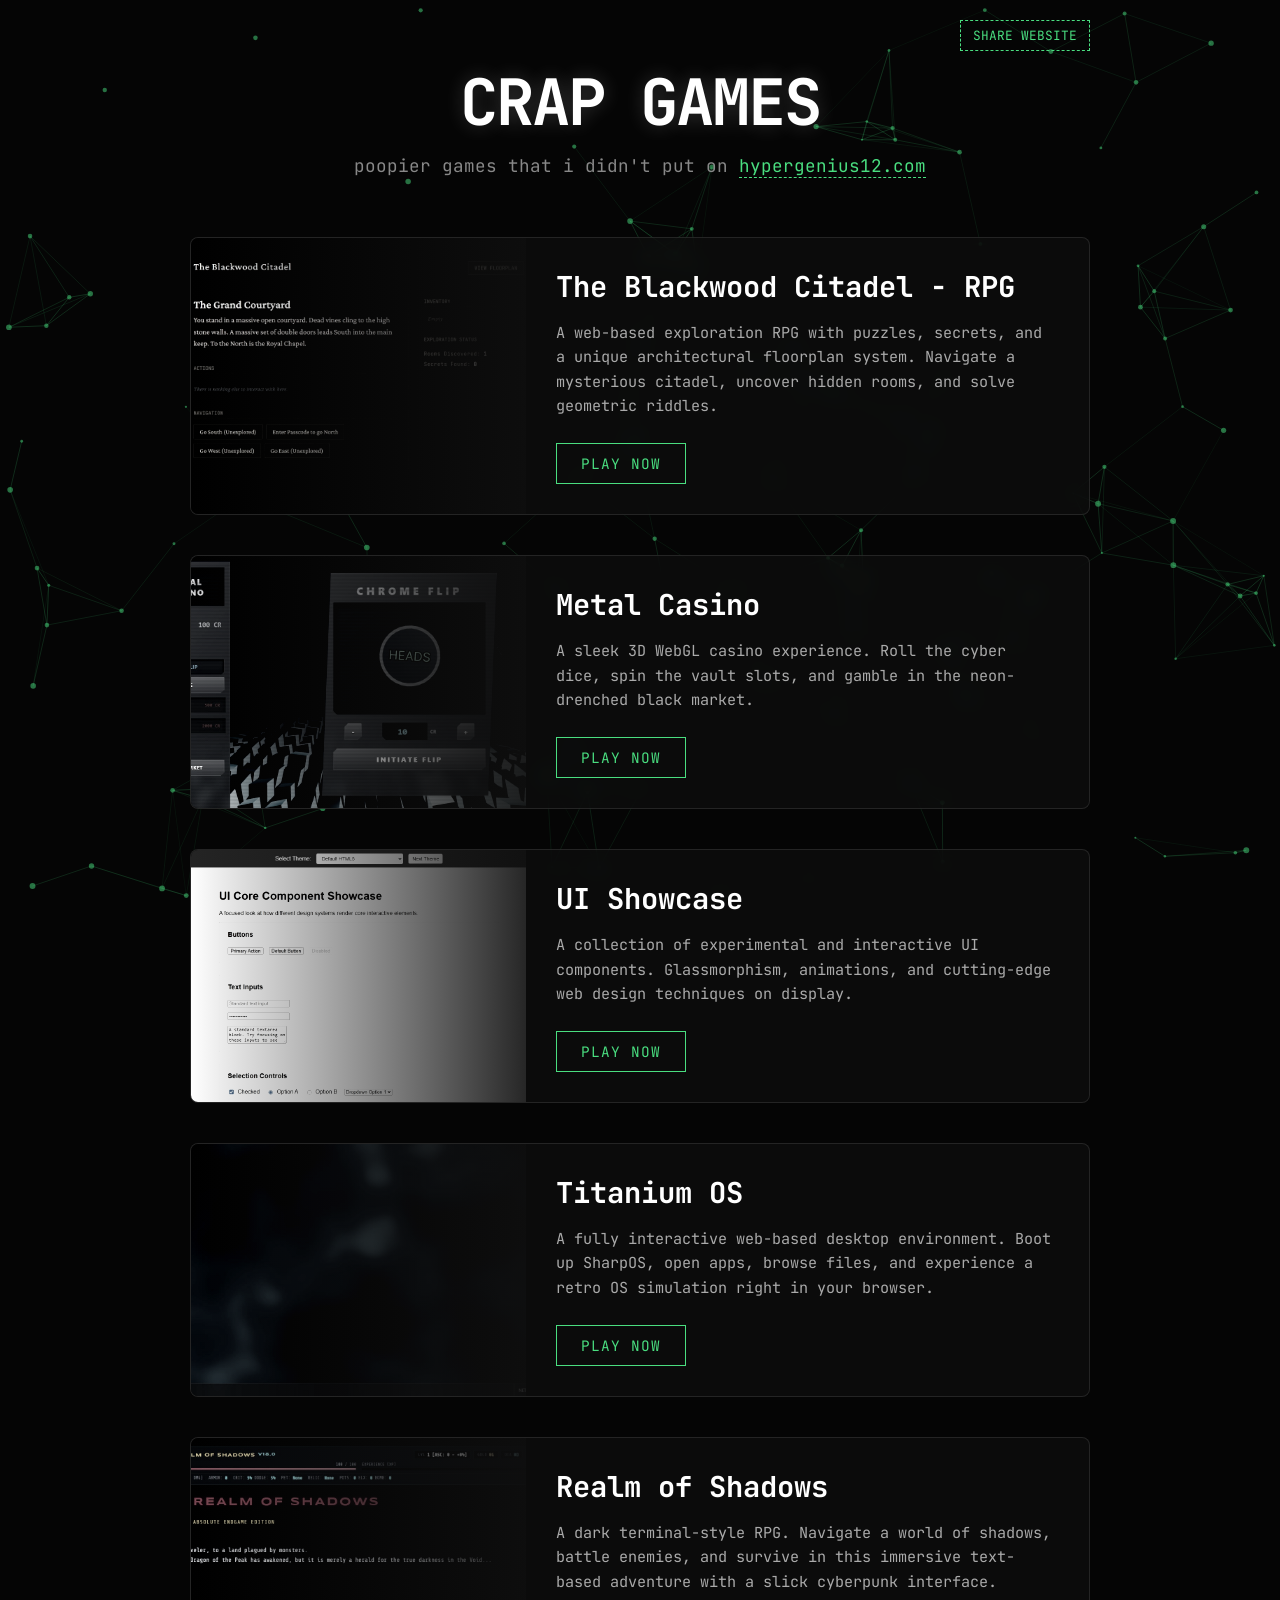
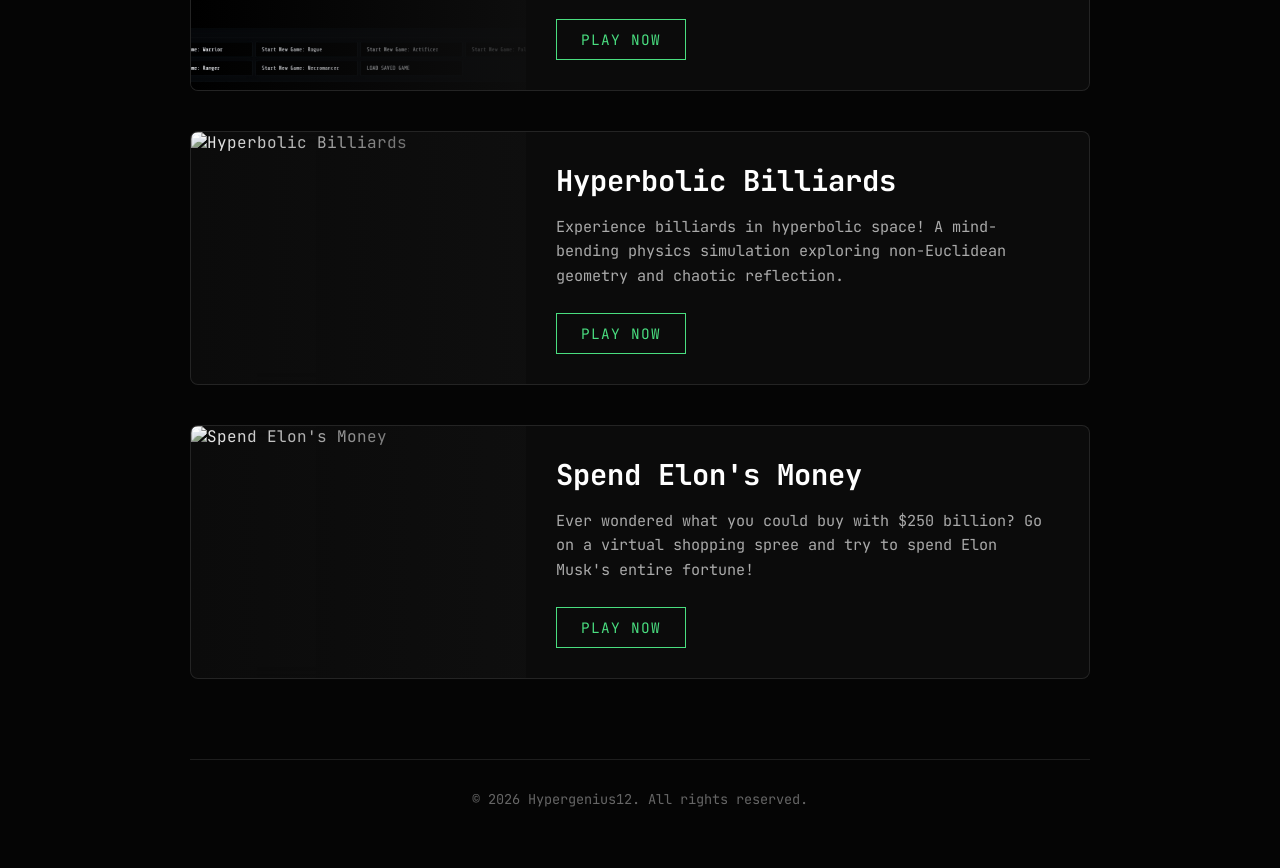
==== commit 373443d4: "Restore correct hub index.html" ====
--- a/index.html
+++ b/index.html
@@ -3,617 +3,114 @@
 <head>
     <meta charset="UTF-8">
     <meta name="viewport" content="width=device-width, initial-scale=1.0">
-    <title>UI Showcase</title>
-    <link rel="icon" href="favicon.svg" type="image/svg+xml">
-    <style>
-        /* BASE / DEFAULT THEME */
-        :root {
-            --bg-color: #ffffff;
-            --text-color: #000000;
-            --section-bg: #ffffff;
-            --section-border: #ccc;
-            --section-radius: 0;
-            --section-shadow: none;
-            --font-family: sans-serif;
-            --spacing: 2rem;
-            --heading-border: #eee;
-        }
-
-        body {
-            font-family: var(--font-family);
-            background-color: var(--bg-color);
-            color: var(--text-color);
-            margin: var(--spacing);
-            max-width: 1200px;
-            margin-left: auto;
-            margin-right: auto;
-            transition: all 0.2s ease;
-            padding-top: 60px; /* space for sticky header */
-        }
-
-        section {
-            background-color: var(--section-bg);
-            margin-bottom: var(--spacing);
-            padding: 1.5rem;
-            border: 1px solid var(--section-border);
-            border-radius: var(--section-radius);
-            box-shadow: var(--section-shadow);
-            transition: all 0.2s ease;
-        }
-
-        h2 {
-            margin-top: 0;
-            border-bottom: 1px solid var(--heading-border);
-            padding-bottom: 0.5rem;
-        }
-
-        .grid {
-            display: grid;
-            grid-template-columns: repeat(auto-fill, minmax(300px, 1fr));
-            gap: 1.5rem;
-        }
-
-        .item {
-            display: flex;
-            flex-direction: column;
-            gap: 0.5rem;
-            align-items: flex-start;
-        }
-
-        /* Scrollbar container defaults */
-        .scroll-container {
-            width: 100%;
-            height: 150px;
-            overflow: auto;
-            border: 1px solid black;
-            padding: 10px;
-        }
-        .scroll-content {
-            height: 400px;
-            width: 150%;
-            background: linear-gradient(to bottom right, #eee, #999);
-        }
-
-        /* THEME CYCLER */
-        #theme-switcher {
-            position: fixed;
-            top: 0;
-            left: 0;
-            width: 100%;
-            background: rgba(0,0,0,0.8);
-            color: white;
-            padding: 10px 20px;
-            display: flex;
-            align-items: center;
-            justify-content: center;
-            gap: 15px;
-            z-index: 9999;
-            backdrop-filter: blur(10px);
-            font-family: sans-serif;
-        }
-        #theme-switcher select, #theme-switcher button {
-            padding: 5px 10px;
-            font-size: 14px;
-        }
-
-        /* =========================================
-           APPLE (macOS / iOS) THEME
-           ========================================= */
-
-body.theme-apple { --bg-color: #ECECEC; --text-color: #1C1C1E; --section-bg: #FFFFFF; --section-border: #E5E5EA; --section-radius: 10px; --heading-border: #E5E5EA; --font-family: -apple-system, BlinkMacSystemFont, "SF Pro Text", "Helvetica Neue", sans-serif; background-image: none; }
-        .theme-apple button { background-color: #FFFFFF; color: #1C1C1E; border: 1px solid #C6C6C8; padding: 5px 14px; border-radius: 5px; font-size: 13px; box-shadow: 0 1px 1px rgba(0,0,0,0.05); cursor: pointer; }
-        .theme-apple button.primary { background-color: #007AFF; color: #FFFFFF; border: 1px solid #007AFF; }
-        .theme-apple input[type="text"], .theme-apple input[type="password"], .theme-apple textarea, .theme-apple select { background-color: #FFFFFF; border: 1px solid #C6C6C8; padding: 5px 10px; border-radius: 5px; font-size: 13px; outline: none; width: 100%; max-width: 300px; box-shadow: inset 0 1px 2px rgba(0,0,0,0.02); }
-        .theme-apple input:focus, .theme-apple textarea:focus, .theme-apple select:focus { border-color: #007AFF; box-shadow: 0 0 0 3px rgba(0, 122, 255, 0.3); }
-        .theme-apple input[type="range"] { appearance: none; height: 4px; background: #D1D1D6; border-radius: 2px; width: 300px; }
-        .theme-apple input[type="range"]::-webkit-slider-thumb { appearance: none; width: 20px; height: 20px; background: #FFFFFF; border: 1px solid #C6C6C8; border-radius: 50%; box-shadow: 0 1px 3px rgba(0,0,0,0.2); }
-        .theme-apple ::-webkit-scrollbar { width: 14px; height: 14px; }
-        .theme-apple ::-webkit-scrollbar-thumb { background-color: rgba(0,0,0,0.3); border-radius: 10px; border: 4px solid transparent; background-clip: padding-box; }
-
-        /* 2. GITHUB */
-
-body.theme-github { --bg-color: #0d1117; --text-color: #e6edf3; --section-bg: #161b22; --section-border: #30363d; --section-radius: 6px; --heading-border: #21262d; --font-family: -apple-system, BlinkMacSystemFont, "Segoe UI", "Noto Sans", Helvetica, Arial, sans-serif; background-image: none; }
-        .theme-github button { background-color: #21262d; color: #c9d1d9; border: 1px solid rgba(240, 246, 252, 0.1); padding: 5px 16px; border-radius: 6px; font-size: 14px; cursor: pointer; }
-        .theme-github button.primary { background-color: #238636; color: #ffffff; }
-        .theme-github input[type="text"], .theme-github textarea, .theme-github select { background-color: #0d1117; border: 1px solid #30363d; padding: 5px 12px; border-radius: 6px; color: #e6edf3; width: 100%; max-width: 300px; outline: none; }
-        .theme-github input:focus, .theme-github textarea:focus { border-color: #58a6ff; box-shadow: 0 0 0 3px rgba(88, 166, 255, 0.3); }
-        .theme-github input[type="checkbox"], .theme-github input[type="radio"], .theme-github input[type="range"] { accent-color: #58a6ff; }
-        .theme-github ::-webkit-scrollbar { width: 14px; height: 14px; }
-        .theme-github ::-webkit-scrollbar-thumb { background-color: #484f58; border: 4px solid #0d1117; border-radius: 10px; }
-
-        /* 3. WINDOWS 11 */
-
-body.theme-windows11 { --bg-color: #f3f3f3; --text-color: #242424; --section-bg: #ffffff; --section-border: #e5e5e5; --section-radius: 8px; --heading-border: #e0e0e0; --font-family: "Segoe UI Variable", "Segoe UI", sans-serif; background-image: none; }
-        .theme-windows11 button { background-color: #fbfbfb; color: #242424; border: 1px solid #d1d1d1; border-bottom-color: #c3c3c3; padding: 5px 20px; border-radius: 4px; cursor: pointer; }
-        .theme-windows11 button.primary { background-color: #0067c0; color: #ffffff; border-color: #0067c0; border-bottom-color: #005095; }
-        .theme-windows11 input[type="text"], .theme-windows11 textarea, .theme-windows11 select { background-color: #ffffff; border: 1px solid #d1d1d1; border-bottom: 1px solid #8c8c8c; padding: 5px 12px; border-radius: 4px; width: 100%; max-width: 300px; outline: none; }
-        .theme-windows11 input:focus, .theme-windows11 textarea:focus { border-bottom: 2px solid #0067c0; padding-bottom: 4px; }
-        .theme-windows11 input[type="range"] { appearance: none; height: 4px; background: #e0e0e0; border-radius: 2px; width: 300px; }
-        .theme-windows11 input[type="range"]::-webkit-slider-thumb { appearance: none; width: 20px; height: 20px; background: #0067c0; border-radius: 50%; border: 6px solid #fff; box-shadow: 0 0 0 1px #d1d1d1; }
-        .theme-windows11 ::-webkit-scrollbar-thumb { background-color: #8a8a8a; border: 6px solid transparent; background-clip: padding-box; border-radius: 10px; }
-
-        /* 4. AI WEBSITE */
-
-body.theme-minimal { --bg-color: #ffffff; --text-color: #000000; --section-bg: #ffffff; --section-border: #000000; --section-radius: 0px; --heading-border: #000000; --font-family: "Helvetica Neue", Helvetica, Arial, sans-serif; background-image: none; }
-        .theme-minimal section { border-width: 2px; box-shadow: 4px 4px 0px #000000; }
-        .theme-minimal button { background-color: #ffffff; border: 2px solid #000000; padding: 8px 20px; font-weight: bold; cursor: pointer; }
-        .theme-minimal button.primary { background-color: #000000; color: #ffffff; }
-        .theme-minimal input[type="text"], .theme-minimal textarea { border: 2px solid #000000; padding: 8px 12px; width: 100%; max-width: 300px; outline: none; }
-        .theme-minimal input:focus { outline: 2px solid #000000; outline-offset: 2px; }
-        .theme-minimal input[type="range"] { appearance: none; height: 2px; background: #000000; width: 300px; }
-        .theme-minimal input[type="range"]::-webkit-slider-thumb { appearance: none; width: 16px; height: 32px; background: #000000; cursor: pointer; }
-        .theme-minimal .scroll-container { border-width: 2px; }
-        .theme-minimal ::-webkit-scrollbar { width: 16px; height: 16px; }
-        .theme-minimal ::-webkit-scrollbar-track { border-left: 2px solid #000; }
-        .theme-minimal ::-webkit-scrollbar-thumb { background-color: #000000; }
-
-        /* 6. GOOGLE MATERIAL */
-
-body.theme-material { --bg-color: #f5f5f6; --text-color: #202124; --section-bg: #ffffff; --section-border: transparent; --section-radius: 8px; --heading-border: transparent; --font-family: 'Roboto', sans-serif; }
-        .theme-material section { box-shadow: 0 1px 2px 0 rgba(60,64,67,0.3), 0 1px 3px 1px rgba(60,64,67,0.15); }
-        .theme-material h2 { color: #1a73e8; }
-        .theme-material button { background-color: #fff; color: #1a73e8; border: none; padding: 0 24px; height: 36px; border-radius: 4px; font-weight: 500; text-transform: uppercase; box-shadow: 0 1px 2px 0 rgba(60,64,67,0.3); cursor: pointer; }
-        .theme-material button.primary { background-color: #1a73e8; color: #fff; }
-        .theme-material input[type="text"], .theme-material textarea { background-color: #f1f3f4; border: none; border-bottom: 1px solid #80868b; border-radius: 4px 4px 0 0; padding: 8px 12px; outline: none; width: 100%; max-width: 300px; }
-        .theme-material input:focus { border-bottom: 2px solid #1a73e8; background-color: #e8f0fe; padding-bottom: 7px; }
-        .theme-material input[type="checkbox"], .theme-material input[type="radio"], .theme-material input[type="range"] { accent-color: #1a73e8; }
-        .theme-material .scroll-container { border: 1px solid #e0e0e0; border-radius: 4px; }
-        .theme-material ::-webkit-scrollbar { width: 8px; height: 8px; }
-        .theme-material ::-webkit-scrollbar-thumb { background-color: #bdc1c6; border-radius: 4px; }
-
-        /* 7. GLASSMORPHISM */
-
-body.theme-glass { --bg-color: transparent; --text-color: #ffffff; --section-bg: rgba(255, 255, 255, 0.1); --section-border: rgba(255, 255, 255, 0.2); --section-radius: 16px; --heading-border: rgba(255, 255, 255, 0.2); --font-family: 'Poppins', sans-serif; background: linear-gradient(45deg, #ff6b6b, #4ecdc4, #556270); background-attachment: fixed; }
-        .theme-glass section { backdrop-filter: blur(12px); box-shadow: 0 8px 32px 0 rgba(31, 38, 135, 0.37); }
-        .theme-glass button { background: rgba(255, 255, 255, 0.15); color: #fff; border: 1px solid rgba(255, 255, 255, 0.3); padding: 8px 20px; border-radius: 30px; cursor: pointer; }
-        .theme-glass button.primary { background: rgba(255, 255, 255, 0.4); font-weight: bold; }
-        .theme-glass input[type="text"], .theme-glass textarea { background: rgba(255, 255, 255, 0.1); border: 1px solid rgba(255, 255, 255, 0.3); color: #fff; padding: 8px 15px; border-radius: 12px; outline: none; width: 100%; max-width: 300px; }
-        .theme-glass input:focus { background: rgba(255, 255, 255, 0.2); border-color: rgba(255, 255, 255, 0.6); }
-        .theme-glass .scroll-container { background: rgba(255,255,255,0.05); }
-        .theme-glass ::-webkit-scrollbar { width: 10px; height: 10px; }
-        .theme-glass ::-webkit-scrollbar-thumb { background: rgba(255,255,255,0.4); border-radius: 10px; }
-
-        /* 8. WEB3 / CRYPTO */
-
-body.theme-win95 { --bg-color: #008080; --text-color: #000000; --section-bg: #c0c0c0; --section-border: transparent; --section-radius: 0; --heading-border: transparent; --font-family: 'MS Sans Serif', Tahoma, sans-serif; background-image: none; }
-        .theme-win95 section { border-top: 2px solid #ffffff; border-left: 2px solid #ffffff; border-right: 2px solid #000000; border-bottom: 2px solid #000000; padding: 2px; }
-        .theme-win95 section > h2 { background: #000080; color: white; padding: 3px 5px; font-size: 14px; margin: 0 0 1rem 0; }
-        .theme-win95 section > .grid, .theme-win95 section > p { padding: 0 1rem 1rem 1rem; }
-        .theme-win95 button { background-color: #c0c0c0; color: #000; border-top: 2px solid #ffffff; border-left: 2px solid #ffffff; border-right: 2px solid #000000; border-bottom: 2px solid #000000; padding: 4px 12px; cursor: pointer; box-sizing: border-box; }
-        .theme-win95 button:active { border-top: 2px solid #000000; border-left: 2px solid #000000; border-right: 2px solid #ffffff; border-bottom: 2px solid #ffffff; padding: 5px 11px 3px 13px; }
-        .theme-win95 input[type="text"], .theme-win95 textarea { background: #fff; border-top: 2px solid #000; border-left: 2px solid #000; border-right: 2px solid #fff; border-bottom: 2px solid #fff; padding: 4px; width: 100%; max-width: 300px; }
-        .theme-win95 input[type="range"]::-webkit-slider-thumb { appearance: none; width: 12px; height: 22px; background: #c0c0c0; border-top: 2px solid #fff; border-left: 2px solid #fff; border-right: 2px solid #000; border-bottom: 2px solid #000; }
-        .theme-win95 .scroll-container { border-top: 2px solid #000; border-left: 2px solid #000; border-right: 2px solid #fff; border-bottom: 2px solid #fff; background: #fff; }
-        .theme-win95 ::-webkit-scrollbar { width: 16px; height: 16px; }
-        .theme-win95 ::-webkit-scrollbar-track { background: repeating-linear-gradient(45deg, #c0c0c0 25%, transparent 25%, transparent 75%, #c0c0c0 75%, #c0c0c0), repeating-linear-gradient(45deg, #c0c0c0 25%, #ffffff 25%, #ffffff 75%, #c0c0c0 75%, #c0c0c0); background-position: 0 0, 2px 2px; background-size: 4px 4px; }
-        .theme-win95 ::-webkit-scrollbar-thumb { background: #c0c0c0; border-top: 2px solid #fff; border-left: 2px solid #fff; border-right: 2px solid #000; border-bottom: 2px solid #000; }
-
-        /* 10. WINDOWS XP */
-
-body.theme-winxp { --bg-color: #ece9d8; --text-color: #000000; --section-bg: #ece9d8; --section-border: transparent; --section-radius: 3px; --heading-border: transparent; --font-family: Tahoma, sans-serif; background-image: none; }
-        .theme-winxp section { background: #fbfbfc; border: 1px solid #003c74; border-radius: 8px 8px 3px 3px; padding: 0; box-shadow: 2px 2px 5px rgba(0,0,0,0.2); }
-        .theme-winxp section > .grid, .theme-winxp section > p, .theme-winxp section > .scroll-container { padding: 0 1.5rem 1.5rem 1.5rem; margin-bottom: 1.5rem; width: calc(100% - 3rem); box-sizing: border-box; }
-        .theme-winxp section > h2 { background: linear-gradient(to bottom, #0058e6 0%, #3a93ff 15%, #288eff 50%, #1770e0 100%); color: white; margin: 0 0 1.5rem 0; padding: 5px 10px; border-radius: 7px 7px 0 0; font-size: 13px; font-weight: bold; }
-        .theme-winxp button { background: linear-gradient(to bottom, #f2f2f2, #ebebeb, #dddddd, #cfcfcf); border: 1px solid #003c74; border-radius: 3px; padding: 4px 15px; cursor: pointer; }
-        .theme-winxp button.primary { border: 2px solid #003c74; padding: 3px 14px; }
-        .theme-winxp input[type="text"], .theme-winxp textarea { background: #fff; border: 1px solid #7f9db9; padding: 4px 6px; font-size: 12px; outline: none; width: 100%; max-width: 300px; }
-        .theme-winxp input:focus { border-color: #ffb000; }
-        .theme-winxp .scroll-container { border: 1px solid #7f9db9; background: #fff; margin: 0 1.5rem 1.5rem 1.5rem; width: calc(100% - 3rem); }
-        .theme-winxp ::-webkit-scrollbar { width: 17px; height: 17px; }
-        .theme-winxp ::-webkit-scrollbar-track { background: #efebd6; border-left: 1px solid #fff; }
-        .theme-winxp ::-webkit-scrollbar-thumb { background: linear-gradient(to right, #9cbcef, #6b9be5); border: 1px solid #003c74; border-radius: 3px; }
-
-        /* 11. CYBERPUNK */
-
-body.theme-cyberpunk { --bg-color: #0f0f16; --text-color: #00ffcc; --section-bg: #1a1a24; --section-border: #ff0055; --section-radius: 0; --heading-border: #fcee0a; --font-family: 'Courier New', Courier, monospace; background-image: repeating-linear-gradient(0deg, transparent, transparent 2px, rgba(0,255,204,0.03) 2px, rgba(0,255,204,0.03) 4px); }
-        .theme-cyberpunk section { border: 2px solid #ff0055; box-shadow: 0 0 10px rgba(255, 0, 85, 0.4), inset 0 0 10px rgba(255, 0, 85, 0.2); clip-path: polygon(0 0, 100% 0, 100% calc(100% - 20px), calc(100% - 20px) 100%, 0 100%); }
-        .theme-cyberpunk h2 { color: #fcee0a; text-transform: uppercase; text-shadow: 2px 2px 0px #ff0055; }
-        .theme-cyberpunk button { background-color: transparent; color: #00ffcc; border: 2px solid #00ffcc; padding: 8px 20px; font-weight: bold; text-transform: uppercase; cursor: pointer; box-shadow: 0 0 5px rgba(0, 255, 204, 0.5); }
-        .theme-cyberpunk button.primary { background-color: #ff0055; color: #fff; border-color: #ff0055; box-shadow: 0 0 10px #ff0055; }
-        .theme-cyberpunk input[type="text"], .theme-cyberpunk textarea { background: rgba(0, 255, 204, 0.05); border: 1px solid #00ffcc; color: #fcee0a; padding: 10px; outline: none; width: 100%; max-width: 300px; }
-        .theme-cyberpunk input:focus { box-shadow: 0 0 10px rgba(252, 238, 10, 0.5); border-color: #fcee0a; }
-
-        /* 12. NEUMORPHISM */
-
-body.theme-terminal { --bg-color: #000000; --text-color: #00FF41; --section-bg: #000000; --section-border: #00FF41; --section-radius: 0; --heading-border: #00FF41; --font-family: 'Consolas', 'Courier New', monospace; background-image: none; }
-        .theme-terminal section { border: 1px dashed #00FF41; box-shadow: none; }
-        .theme-terminal h2::before { content: "> "; }
-        .theme-terminal button { background-color: #000000; color: #00FF41; border: 1px solid #00FF41; padding: 8px 16px; font-family: inherit; cursor: pointer; text-transform: uppercase; }
-        .theme-terminal button.primary { font-weight: bold; }
-        .theme-terminal input[type="text"], .theme-terminal textarea { background-color: #000000; border: none; border-bottom: 1px solid #00FF41; color: #00FF41; padding: 8px; font-family: inherit; outline: none; width: 100%; max-width: 300px; }
-        .theme-terminal input:focus { background-color: rgba(0, 255, 65, 0.1); }
-        .theme-terminal .scroll-container { border: 1px dashed #00FF41; }
-
-        /* 15. NOTION */
-
-body.theme-notion { --bg-color: #ffffff; --text-color: #37352f; --section-bg: #ffffff; --section-border: transparent; --section-radius: 4px; --heading-border: transparent; --font-family: ui-sans-serif, -apple-system, BlinkMacSystemFont, "Segoe UI", Helvetica, Arial, sans-serif; background-image: none; }
-        .theme-notion h2 { font-family: ui-serif, Georgia, serif; font-size: 1.5rem; font-weight: 600; color: #37352f; }
-        .theme-notion button { background-color: transparent; color: #37352f; border: 1px solid rgba(55, 53, 47, 0.16); padding: 4px 12px; border-radius: 4px; font-size: 14px; cursor: pointer; }
-        .theme-notion button.primary { background-color: #2eaadc; color: #ffffff; border: none; }
-        .theme-notion input[type="text"], .theme-notion textarea { background-color: transparent; border: 1px solid rgba(55, 53, 47, 0.16); padding: 6px 10px; border-radius: 4px; color: #37352f; outline: none; width: 100%; max-width: 300px; }
-        .theme-notion input:focus { border-color: rgba(55, 53, 47, 0.4); box-shadow: rgba(46, 170, 220, 0.3) 0px 0px 0px 2px; }
-
-        /* 16. NINTENDO SWITCH */
-
-body.theme-switch { --bg-color: #2b2b2b; --text-color: #ffffff; --section-bg: #323232; --section-border: transparent; --section-radius: 12px; --heading-border: #444; --font-family: 'Arial', sans-serif; background-image: none; }
-        .theme-switch button { background-color: #4a4a4a; color: #ffffff; border: 3px solid transparent; padding: 10px 20px; border-radius: 50px; font-weight: bold; cursor: pointer; }
-        .theme-switch button.primary { background-color: #ff3c28; }
-        .theme-switch input[type="text"], .theme-switch textarea { background-color: #4a4a4a; border: 3px solid transparent; padding: 10px 15px; border-radius: 12px; color: #ffffff; outline: none; width: 100%; max-width: 300px; font-weight: bold; }
-        .theme-switch input:focus { border: 3px solid #00d7d4; background-color: #fff; color: #000; }
-
-        /* 17. WINDOWS 7 */
-
-body.theme-win7 { --bg-color: #0b519e; --text-color: #000; --section-bg: rgba(255, 255, 255, 0.6); --section-border: rgba(255, 255, 255, 0.8); --section-radius: 8px; --heading-border: transparent; --font-family: 'Segoe UI', Tahoma, sans-serif; background: radial-gradient(circle at center, #268be0 0%, #0b519e 100%); background-attachment: fixed; }
-        .theme-win7 section { backdrop-filter: blur(8px); box-shadow: 0 4px 15px rgba(0,0,0,0.3), inset 0 1px 0 rgba(255,255,255,0.9), inset 0 0 5px rgba(255,255,255,0.5); border: 1px solid rgba(0,0,0,0.3); border-top: 1px solid rgba(255,255,255,0.8); }
-        .theme-win7 button { background: linear-gradient(to bottom, #f2f6f8 0%, #d8e1e7 49%, #b5c6d0 50%, #e0eff9 100%); border: 1px solid #707070; border-radius: 3px; padding: 5px 15px; box-shadow: inset 0 1px 0 rgba(255,255,255,0.8), 0 1px 2px rgba(0,0,0,0.1); color: #000; cursor: pointer; }
-        .theme-win7 button.primary { border: 2px solid #3c7fb1; padding: 4px 14px; }
-        .theme-win7 input[type="text"], .theme-win7 textarea { border: 1px solid #abadb3; padding: 5px; border-radius: 2px; background: #fff; box-shadow: inset 0 1px 2px rgba(0,0,0,0.1); outline: none; width: 100%; max-width: 300px; }
-        .theme-win7 input:focus { border-color: #3de; box-shadow: 0 0 5px rgba(51, 221, 255, 0.5), inset 0 1px 2px rgba(0,0,0,0.1); }
-        .theme-win7 .scroll-container { background: #fff; }
-
-        /* 18. MATERIAL YOU */
-
-body.theme-material-you { --bg-color: #fbfdf7; --text-color: #1a1c18; --section-bg: #f0f3e8; --section-border: transparent; --section-radius: 28px; --heading-border: transparent; --font-family: 'Roboto', system-ui, sans-serif; background-image: none; }
-        .theme-material-you h2 { color: #386a20; }
-        .theme-material-you button { background-color: #d7e8cd; color: #111f09; border: none; padding: 12px 24px; border-radius: 100px; font-weight: 500; cursor: pointer; }
-        .theme-material-you button.primary { background-color: #386a20; color: #ffffff; }
-        .theme-material-you input[type="text"], .theme-material-you textarea { background-color: #e0e4d7; border: none; border-bottom: 2px solid #74796d; border-radius: 4px 4px 0 0; padding: 12px 16px; color: #1a1c18; outline: none; width: 100%; max-width: 300px; }
-        .theme-material-you input:focus { border-bottom: 2px solid #386a20; background-color: #d3d8ca; }
-        .theme-material-you .scroll-container { background: #e0e4d7; border-radius: 12px; }
-        .theme-material-you ::-webkit-scrollbar-thumb { background-color: #74796d; border-radius: 10px; }
-
-        /* 19. SPOTIFY */
-
-body.theme-spotify { --bg-color: #121212; --text-color: #ffffff; --section-bg: #181818; --section-border: transparent; --section-radius: 8px; --heading-border: transparent; --font-family: 'Circular', 'Helvetica Neue', Helvetica, Arial, sans-serif; background-image: none; }
-        .theme-spotify button { background-color: transparent; color: #ffffff; border: 1px solid #727272; padding: 8px 24px; border-radius: 500px; font-weight: bold; font-size: 14px; cursor: pointer; }
-        .theme-spotify button.primary { background-color: #1DB954; color: #000000; border: none; }
-        .theme-spotify input[type="text"], .theme-spotify textarea { background-color: #333333; border: 1px solid transparent; padding: 12px; border-radius: 4px; color: #ffffff; outline: none; width: 100%; max-width: 300px; font-weight: 500; }
-        .theme-spotify input:focus { border: 1px solid #555555; background-color: #3e3e3e; }
-        .theme-spotify .scroll-container { background: #181818; border: none; }
-
-        /* 20. DISCORD CLASSIC */
-
-body.theme-discord { --bg-color: #313338; --text-color: #dbdee1; --section-bg: #2b2d31; --section-border: transparent; --section-radius: 8px; --heading-border: transparent; --font-family: 'gg sans', 'Noto Sans', 'Helvetica Neue', Helvetica, Arial, sans-serif; background-image: none; }
-        .theme-discord h2 { color: #f2f3f5; font-size: 16px; font-weight: 700; text-transform: uppercase; }
-        .theme-discord button { background-color: #4e5058; color: #ffffff; border: none; padding: 8px 16px; border-radius: 4px; font-weight: 500; font-size: 14px; cursor: pointer; }
-        .theme-discord button.primary { background-color: #5865F2; }
-        .theme-discord input[type="text"], .theme-discord textarea { background-color: #1e1f22; border: none; padding: 10px; border-radius: 4px; color: #dbdee1; outline: none; width: 100%; max-width: 300px; }
-        .theme-discord .scroll-container { background: #2b2d31; border: none; }
-        .theme-discord ::-webkit-scrollbar-thumb { background-color: #1a1b1e; border-radius: 4px; }
-
-        /* 21. FRUTIGER AERO */
-
-body.theme-frutiger { --bg-color: #d2f1f8; --text-color: #0c3c53; --section-bg: rgba(255, 255, 255, 0.7); --section-border: #80cedc; --section-radius: 20px; --heading-border: transparent; --font-family: 'Trebuchet MS', 'Lucida Grande', sans-serif; background: linear-gradient(to bottom, #69c3e9, #d2f1f8, #a7e4b9); background-attachment: fixed; }
-        .theme-frutiger section { box-shadow: 0 4px 15px rgba(0,0,0,0.1), inset 0 0 10px rgba(255,255,255,1); backdrop-filter: blur(5px); }
-        .theme-frutiger button { background: linear-gradient(to bottom, #ffffff 0%, #e1f4fb 40%, #c4e9f7 50%, #f0f9ff 100%); color: #0c3c53; border: 1px solid #7bc6e0; padding: 8px 20px; border-radius: 20px; font-weight: bold; cursor: pointer; box-shadow: 0 2px 4px rgba(0,0,0,0.1), inset 0 2px 3px rgba(255,255,255,1); }
-        .theme-frutiger button.primary { background: linear-gradient(to bottom, #9bdf54 0%, #7dc92e 45%, #66b414 50%, #90d341 100%); color: #fff; border: 1px solid #5aa110; text-shadow: 1px 1px 1px rgba(0,0,0,0.3); }
-        .theme-frutiger input[type="text"], .theme-frutiger textarea { background-color: #fff; border: 1px solid #80cedc; padding: 8px 12px; border-radius: 10px; color: #0c3c53; outline: none; width: 100%; max-width: 300px; box-shadow: inset 0 2px 4px rgba(0,0,0,0.05); }
-        .theme-frutiger input:focus { border-color: #4da5c0; box-shadow: 0 0 8px rgba(77,165,192,0.4), inset 0 2px 4px rgba(0,0,0,0.05); }
-        .theme-frutiger .scroll-container { background: rgba(255,255,255,0.5); }
-
-        /* 22. BLOOMBERG TERMINAL */
-
-body.theme-bloomberg { --bg-color: #000000; --text-color: #ff9900; --section-bg: #000000; --section-border: #ff9900; --section-radius: 0; --heading-border: #ff9900; --font-family: Arial, sans-serif; background-image: none; }
-        .theme-bloomberg section { padding: 8px; border-width: 1px; }
-        .theme-bloomberg h2 { font-size: 14px; text-transform: uppercase; margin: 0 0 10px 0; padding-bottom: 5px; }
-        .theme-bloomberg button { background-color: #000; color: #ff9900; border: 1px solid #ff9900; padding: 4px 10px; font-size: 12px; font-weight: bold; cursor: pointer; text-transform: uppercase; }
-        .theme-bloomberg button.primary { background-color: #ff9900; color: #000; }
-        .theme-bloomberg input[type="text"], .theme-bloomberg textarea { background-color: #000; border: 1px solid #ff9900; padding: 4px; color: #ff9900; outline: none; width: 100%; max-width: 300px; font-size: 12px; text-transform: uppercase; }
-        .theme-bloomberg input:focus { background-color: #1a1000; }
-        .theme-bloomberg .scroll-container { background: #000; border: 1px solid #ff9900; }
-        .theme-bloomberg ::-webkit-scrollbar { width: 12px; height: 12px; }
-        .theme-bloomberg ::-webkit-scrollbar-track { background: #000; border-left: 1px solid #ff9900; }
-        .theme-bloomberg ::-webkit-scrollbar-thumb { background-color: #ff9900; border-radius: 0; border: none; }
-
-        /* 23. MAC OS 9 (PLATINUM) */
-
-body.theme-macos9 { --bg-color: #dddddd; --text-color: #000000; --section-bg: #eeeeee; --section-border: #000000; --section-radius: 0; --heading-border: #999999; --font-family: 'Charcoal', 'Chicago', 'Arial Black', sans-serif; background: repeating-linear-gradient(to bottom, #dddddd, #dddddd 1px, #eeeeee 1px, #eeeeee 2px); }
-        .theme-macos9 section { border-top: 1px solid #ffffff; border-left: 1px solid #ffffff; border-right: 1px solid #000000; border-bottom: 1px solid #000000; padding: 1.5rem; }
-        .theme-macos9 button { background: #dddddd; color: #000; border-top: 1px solid #ffffff; border-left: 1px solid #ffffff; border-right: 1px solid #000000; border-bottom: 1px solid #000000; padding: 4px 12px; font-weight: bold; cursor: pointer; box-shadow: inset 1px 1px 0 #ffffff; font-family: inherit; }
-        .theme-macos9 button:active { border-top: 1px solid #000000; border-left: 1px solid #000000; border-right: 1px solid #ffffff; border-bottom: 1px solid #ffffff; box-shadow: none; padding: 5px 11px 3px 13px; }
-        .theme-macos9 button.primary { outline: 2px solid #000; outline-offset: -3px; }
-        .theme-macos9 input[type="text"], .theme-macos9 textarea, .theme-macos9 select { background: #ffffff; border-top: 2px solid #000; border-left: 2px solid #000; border-bottom: 2px solid #fff; border-right: 2px solid #fff; padding: 4px; outline: none; width: 100%; max-width: 300px; font-family: sans-serif; }
-        .theme-macos9 .scroll-container { border-top: 2px solid #000; border-left: 2px solid #000; border-bottom: 2px solid #fff; border-right: 2px solid #fff; background: #fff; }
-        .theme-macos9 ::-webkit-scrollbar-thumb { background: #dddddd; border-top: 1px solid #fff; border-left: 1px solid #fff; border-right: 1px solid #000; border-bottom: 1px solid #000; }
-        .theme-macos9 input[type="range"]::-webkit-slider-thumb { appearance: none; width: 12px; height: 22px; background: #dddddd; border-top: 1px solid #fff; border-left: 1px solid #fff; border-right: 1px solid #000; border-bottom: 1px solid #000; }
-
-        /* 24. LCARS (SCI-FI / STAR TREK) */
-
-body.theme-gameboy { --bg-color: #8bac0f; --text-color: #0f380f; --section-bg: #9bbc0f; --section-border: #0f380f; --section-radius: 0; --heading-border: #0f380f; --font-family: 'Courier New', monospace; background-image: none; }
-        .theme-gameboy section { border: 4px solid #0f380f; box-shadow: 4px 4px 0 #306230; }
-        .theme-gameboy h2 { font-weight: bold; text-transform: uppercase; border-bottom: 4px solid #0f380f; }
-        .theme-gameboy button { background: #8bac0f; color: #0f380f; border: 4px solid #0f380f; padding: 8px 16px; font-weight: bold; text-transform: uppercase; box-shadow: 2px 2px 0 #306230; cursor: pointer; font-family: inherit; }
-        .theme-gameboy button:active { box-shadow: none; transform: translate(2px, 2px); }
-        .theme-gameboy input[type="text"], .theme-gameboy textarea, .theme-gameboy select { background: #8bac0f; color: #0f380f; border: 4px solid #0f380f; padding: 8px; font-weight: bold; outline: none; width: 100%; max-width: 300px; font-family: inherit; }
-        .theme-gameboy .scroll-container { border: 4px solid #0f380f; background: #8bac0f; }
-        .theme-gameboy ::-webkit-scrollbar-thumb { background-color: #0f380f; border-radius: 0; }
-        .theme-gameboy input[type="range"]::-webkit-slider-thumb { appearance: none; width: 16px; height: 32px; background: #0f380f; }
-
-        /* 26. E-INK / KINDLE */
-
-body.theme-eink { --bg-color: #f4f4f4; --text-color: #111111; --section-bg: #ffffff; --section-border: #cccccc; --section-radius: 0; --heading-border: #111111; --font-family: Georgia, 'Times New Roman', serif; background-image: none; }
-        .theme-eink h2 { border-bottom: 2px solid #111; padding-bottom: 5px; }
-        .theme-eink button { background: #ffffff; color: #111; border: 2px solid #111; padding: 8px 24px; font-weight: bold; font-family: inherit; cursor: pointer; }
-        .theme-eink button:hover { background: #eeeeee; }
-        .theme-eink button.primary { background: #111111; color: #ffffff; }
-        .theme-eink button.primary:hover { background: #333333; }
-        .theme-eink input[type="text"], .theme-eink textarea, .theme-eink select { background: #fff; border: 2px solid #999; padding: 8px; font-family: inherit; font-size: 16px; outline: none; width: 100%; max-width: 300px; }
-        .theme-eink input:focus, .theme-eink textarea:focus { border-color: #111; }
-        .theme-eink .scroll-container { background: #fff; border: 2px solid #111; }
-        .theme-eink ::-webkit-scrollbar-thumb { background-color: #111; border-radius: 0; }
-        .theme-eink input[type="range"] { accent-color: #111; }
-
-        /* 27. SUPER MARIO 8-BIT */
-
-body.theme-mario { --bg-color: #5c94fc; --text-color: #000; --section-bg: #f83800; --section-border: #000; --section-radius: 0; --heading-border: #000; --font-family: 'Courier New', monospace; background-image: none; }
-        .theme-mario section { background: repeating-linear-gradient(45deg, #c84c0c, #c84c0c 20px, #f83800 20px, #f83800 40px); border: 4px solid #000; box-shadow: 8px 8px 0 #000; padding: 4px; }
-        .theme-mario section > * { background: #fca044; border: 4px solid #000; padding: 1rem; margin-bottom: 0; }
-        .theme-mario h2 { background: #fca044; color: #000; font-weight: bold; text-transform: uppercase; margin-bottom: 10px; }
-        .theme-mario button { background: #f83800; color: #fff; border: 4px solid #000; padding: 8px 16px; font-weight: bold; text-transform: uppercase; cursor: pointer; box-shadow: inset -4px -4px 0 rgba(0,0,0,0.3); font-family: inherit; }
-        .theme-mario button:active { box-shadow: inset 4px 4px 0 rgba(0,0,0,0.3); }
-        .theme-mario button.primary { background: #00a800; }
-        .theme-mario input[type="text"], .theme-mario textarea, .theme-mario select { background: #fff; border: 4px solid #000; padding: 8px; font-weight: bold; outline: none; width: 100%; max-width: 300px; font-family: inherit; }
-        .theme-mario .scroll-container { background: #fff; border: 4px solid #000; margin: 1rem; width: calc(100% - 2rem); }
-        .theme-mario ::-webkit-scrollbar-thumb { background-color: #f83800; border: 2px solid #000; }
-        .theme-mario input[type="range"]::-webkit-slider-thumb { appearance: none; width: 16px; height: 32px; background: #f83800; border: 4px solid #000; }
-
-        /* 28. iOS 6 (SKEUOMORPHISM) */
-
-body.theme-ios6 { --bg-color: #7b818f; --text-color: #000; --section-bg: #fff; --section-border: #999; --section-radius: 10px; --heading-border: transparent; --font-family: 'Helvetica Neue', Helvetica, sans-serif; background-image: repeating-linear-gradient(45deg, #7b818f 25%, transparent 25%, transparent 75%, #7b818f 75%, #7b818f), repeating-linear-gradient(45deg, #7b818f 25%, #888d9a 25%, #888d9a 75%, #7b818f 75%, #7b818f); background-position: 0 0, 2px 2px; background-size: 4px 4px; }
-        .theme-ios6 section { box-shadow: 0 2px 10px rgba(0,0,0,0.3); }
-        .theme-ios6 h2 { color: #3b4e6d; text-shadow: 0 1px 0 #fff; font-weight: bold; }
-        .theme-ios6 button { background: linear-gradient(to bottom, #f9f9f9 0%, #e2e2e2 50%, #cecece 51%, #f0f0f0 100%); border: 1px solid #999; border-radius: 8px; padding: 8px 20px; font-weight: bold; color: #333; text-shadow: 0 1px 0 #fff; box-shadow: inset 0 1px 0 rgba(255,255,255,1), 0 1px 2px rgba(0,0,0,0.2); cursor: pointer; }
-        .theme-ios6 button:active { background: linear-gradient(to bottom, #d4d4d4 0%, #b8b8b8 50%, #a3a3a3 51%, #c9c9c9 100%); box-shadow: inset 0 2px 4px rgba(0,0,0,0.3); }
-        .theme-ios6 button.primary { background: linear-gradient(to bottom, #7296cc 0%, #3e6bb5 50%, #2050a5 51%, #3f6eb7 100%); border-color: #173d7f; color: #fff; text-shadow: 0 -1px 0 rgba(0,0,0,0.5); box-shadow: inset 0 1px 0 rgba(255,255,255,0.4), 0 1px 2px rgba(0,0,0,0.3); }
-        .theme-ios6 button.primary:active { background: linear-gradient(to bottom, #4971a8 0%, #244b8e 50%, #11367c 51%, #25508c 100%); }
-        .theme-ios6 input[type="text"], .theme-ios6 textarea, .theme-ios6 select { background: #fff; border: 1px solid #999; padding: 8px 12px; border-radius: 16px; box-shadow: inset 0 2px 4px rgba(0,0,0,0.2); outline: none; width: 100%; max-width: 300px; }
-        .theme-ios6 input:focus, .theme-ios6 textarea:focus { border-color: #558de3; box-shadow: inset 0 2px 4px rgba(0,0,0,0.2), 0 0 5px #558de3; }
-        .theme-ios6 .scroll-container { background: #fff; border-radius: 10px; box-shadow: inset 0 2px 4px rgba(0,0,0,0.2); }
-        .theme-ios6 ::-webkit-scrollbar-thumb { background: linear-gradient(to right, #999, #666); border-radius: 10px; }
-
-
-        /* PIP-BOY 3000 (FALLOUT) */
-        body.theme-pipboy { --bg-color: #0b1a0b; --text-color: #14ff14; --section-bg: #0b1a0b; --section-border: #14ff14; --section-radius: 8px; --heading-border: #14ff14; --font-family: 'Courier New', Courier, monospace; background-image: repeating-linear-gradient(0deg, rgba(20, 255, 20, 0.03), rgba(20, 255, 20, 0.03) 1px, transparent 1px, transparent 4px); text-shadow: 0 0 5px rgba(20, 255, 20, 0.5); }
-        .theme-pipboy section { border: 2px solid #14ff14; box-shadow: inset 0 0 10px rgba(20, 255, 20, 0.2), 0 0 10px rgba(20, 255, 20, 0.2); }
-        .theme-pipboy h2 { border-bottom: 2px solid #14ff14; display: inline-block; padding-right: 20px; font-weight: bold; text-transform: uppercase; }
-        .theme-pipboy button { background-color: transparent; color: #14ff14; border: 2px solid #14ff14; padding: 8px 16px; font-family: inherit; font-weight: bold; text-transform: uppercase; cursor: pointer; text-shadow: 0 0 5px rgba(20, 255, 20, 0.5); box-shadow: 0 0 5px rgba(20, 255, 20, 0.2); }
-        .theme-pipboy button:hover, .theme-pipboy button:active { background-color: #14ff14; color: #0b1a0b; text-shadow: none; box-shadow: 0 0 15px rgba(20, 255, 20, 0.8); }
-        .theme-pipboy button.primary { background-color: rgba(20, 255, 20, 0.2); }
-        .theme-pipboy input[type="text"], .theme-pipboy textarea, .theme-pipboy select { background-color: #0b1a0b; border: 2px solid #14ff14; color: #14ff14; padding: 8px; font-family: inherit; outline: none; width: 100%; max-width: 300px; text-shadow: 0 0 5px rgba(20, 255, 20, 0.5); }
-        .theme-pipboy input:focus, .theme-pipboy textarea:focus { background-color: rgba(20, 255, 20, 0.1); box-shadow: inset 0 0 5px rgba(20, 255, 20, 0.5); }
-        .theme-pipboy input[type="range"] { appearance: none; background: transparent; border: none; height: 2px; }
-        .theme-pipboy input[type="range"]::-webkit-slider-runnable-track { background: #14ff14; height: 2px; }
-        .theme-pipboy input[type="range"]::-webkit-slider-thumb { appearance: none; width: 12px; height: 24px; background: #0b1a0b; border: 2px solid #14ff14; margin-top: -11px; box-shadow: 0 0 5px rgba(20, 255, 20, 0.5); }
-        .theme-pipboy .scroll-container { border: 2px solid #14ff14; background: #0b1a0b; }
-        .theme-pipboy ::-webkit-scrollbar-thumb { background-color: #14ff14; border-radius: 0; box-shadow: 0 0 5px rgba(20, 255, 20, 0.5); }
-
-        /* SYNTHESIZER / VST (HARDWARE) */
-        body.theme-synth { --bg-color: #2a2a2c; --text-color: #d1d1d1; --section-bg: #353538; --section-border: #1a1a1c; --section-radius: 4px; --heading-border: #1a1a1c; --font-family: 'Helvetica Neue', Arial, sans-serif; background: linear-gradient(180deg, #2a2a2c 0%, #1e1e20 100%); background-attachment: fixed; }
-        .theme-synth section { border: 2px solid #454548; border-bottom-color: #1a1a1c; border-right-color: #1a1a1c; box-shadow: inset 2px 2px 5px rgba(255,255,255,0.05), 5px 5px 15px rgba(0,0,0,0.5); padding: 20px; }
-        .theme-synth h2 { color: #ff5555; text-shadow: 0 0 5px rgba(255,85,85,0.4); font-size: 14px; text-transform: uppercase; letter-spacing: 2px; }
-        .theme-synth button { background: linear-gradient(180deg, #505055 0%, #3a3a3d 100%); color: #fff; border: 2px solid #222; border-top-color: #666; border-left-color: #666; padding: 8px 16px; border-radius: 4px; box-shadow: 0 4px 6px rgba(0,0,0,0.4); cursor: pointer; text-transform: uppercase; font-size: 11px; font-weight: bold; }
-        .theme-synth button:active { background: #353538; border: 2px solid #222; border-bottom-color: #555; border-right-color: #555; box-shadow: inset 0 3px 5px rgba(0,0,0,0.6); transform: translateY(2px); }
-        .theme-synth button.primary { color: #ff5555; }
-        .theme-synth button.primary:active { box-shadow: inset 0 3px 5px rgba(0,0,0,0.6), inset 0 0 10px rgba(255,85,85,0.5); }
-        .theme-synth input[type="text"], .theme-synth textarea, .theme-synth select { background: #111; color: #ffcc00; border: 2px solid #444; border-top-color: #000; border-left-color: #000; padding: 8px; border-radius: 3px; font-family: monospace; outline: none; width: 100%; max-width: 300px; box-shadow: inset 0 2px 5px rgba(0,0,0,0.8); text-transform: uppercase; }
-        .theme-synth input:focus, .theme-synth textarea:focus { border-color: #555; box-shadow: inset 0 2px 5px rgba(0,0,0,0.8), 0 0 5px rgba(255,204,0,0.3); }
-        .theme-synth input[type="range"] { appearance: none; height: 30px; background: #111; border-radius: 3px; border: 2px solid #333; border-top-color: #000; border-left-color: #000; box-shadow: inset 0 2px 5px rgba(0,0,0,0.8); }
-        .theme-synth input[type="range"]::-webkit-slider-thumb { appearance: none; width: 20px; height: 40px; background: linear-gradient(90deg, #222 0%, #444 20%, #444 80%, #222 100%); border: 1px solid #000; border-bottom: 3px solid #ffcc00; border-radius: 2px; box-shadow: 0 5px 10px rgba(0,0,0,0.8); }
-        .theme-synth .scroll-container { background: #1a1a1c; border: 2px solid #444; border-top-color: #000; border-left-color: #000; }
-        .theme-synth ::-webkit-scrollbar-thumb { background: #333; border: 1px solid #000; border-radius: 2px; }
-
-        /* BLUEPRINT / CAD */
-        body.theme-blueprint { --bg-color: #0a4b7f; --text-color: #ffffff; --section-bg: rgba(10, 75, 127, 0.8); --section-border: #ffffff; --section-radius: 0; --heading-border: #ffffff; --font-family: 'Courier New', Courier, monospace; background-image: linear-gradient(rgba(255,255,255,0.2) 1px, transparent 1px), linear-gradient(90deg, rgba(255,255,255,0.2) 1px, transparent 1px), linear-gradient(rgba(255,255,255,0.1) 1px, transparent 1px), linear-gradient(90deg, rgba(255,255,255,0.1) 1px, transparent 1px); background-size: 100px 100px, 100px 100px, 20px 20px, 20px 20px; background-position: -1px -1px, -1px -1px, -1px -1px, -1px -1px; }
-        .theme-blueprint section { border: 2px solid #fff; padding: 1.5rem; backdrop-filter: blur(2px); }
-        .theme-blueprint h2 { text-transform: uppercase; font-weight: normal; letter-spacing: 1px; border-bottom: 2px solid #fff; padding-bottom: 5px; }
-        .theme-blueprint button { background: transparent; color: #fff; border: 2px solid #fff; padding: 8px 16px; font-family: inherit; text-transform: uppercase; cursor: pointer; }
-        .theme-blueprint button:active { background: rgba(255,255,255,0.2); }
-        .theme-blueprint button.primary { background: #fff; color: #0a4b7f; font-weight: bold; }
-        .theme-blueprint input[type="text"], .theme-blueprint textarea, .theme-blueprint select { background: rgba(255,255,255,0.1); border: 2px solid #fff; color: #fff; padding: 8px; font-family: inherit; outline: none; width: 100%; max-width: 300px; }
-        .theme-blueprint input:focus, .theme-blueprint textarea:focus { background: rgba(255,255,255,0.2); }
-        .theme-blueprint input[type="range"] { accent-color: #fff; }
-        .theme-blueprint input[type="range"]::-webkit-slider-thumb { appearance: none; width: 15px; height: 15px; background: #fff; border-radius: 50%; }
-        .theme-blueprint .scroll-container { background: rgba(0,0,0,0.2); border: 2px solid #fff; }
-
-        /* Y2K IMAC G3 */
-        body.theme-y2k { --bg-color: #f0f0f0; --text-color: #333; --section-bg: rgba(255, 255, 255, 0.4); --section-border: rgba(0, 150, 200, 0.4); --section-radius: 20px; --heading-border: rgba(0, 150, 200, 0.4); --font-family: 'Comic Sans MS', 'Chalkboard SE', sans-serif; background: repeating-linear-gradient(45deg, #f0f0f0, #f0f0f0 10px, #e8e8e8 10px, #e8e8e8 20px); }
-        .theme-y2k section { border: 3px solid rgba(255,255,255,0.8); box-shadow: 0 10px 20px rgba(0,150,200,0.15), inset 0 0 20px rgba(255,255,255,0.8); backdrop-filter: blur(10px); background: linear-gradient(135deg, rgba(255,255,255,0.9), rgba(200,240,255,0.5)); }
-        .theme-y2k h2 { color: #007bb5; text-shadow: 1px 1px 0 #fff; }
-        .theme-y2k button { background: linear-gradient(180deg, #88d4f5 0%, #20a0d8 50%, #0088cc 51%, #33aadd 100%); color: #fff; text-shadow: 0 1px 1px rgba(0,0,0,0.3); font-weight: bold; border: none; padding: 10px 20px; border-radius: 30px; cursor: pointer; box-shadow: 0 4px 6px rgba(0,0,0,0.2), inset 0 2px 3px rgba(255,255,255,0.8), inset 0 -2px 3px rgba(0,0,0,0.2); font-family: inherit; }
-        .theme-y2k button:active { box-shadow: 0 1px 2px rgba(0,0,0,0.3), inset 0 4px 8px rgba(0,0,0,0.4); transform: translateY(2px); }
-        .theme-y2k button.primary { background: linear-gradient(180deg, #ffb366 0%, #ff8c1a 50%, #e67300 51%, #ff9933 100%); }
-        .theme-y2k input[type="text"], .theme-y2k textarea, .theme-y2k select { background: #fff; border: 2px solid #b3e0f2; border-radius: 15px; padding: 10px; color: #333; outline: none; width: 100%; max-width: 300px; box-shadow: inset 0 3px 6px rgba(0,0,0,0.1); font-family: inherit; }
-        .theme-y2k input:focus, .theme-y2k textarea:focus { border-color: #0088cc; box-shadow: inset 0 3px 6px rgba(0,0,0,0.1), 0 0 8px rgba(0,136,204,0.4); }
-        .theme-y2k input[type="range"]::-webkit-slider-thumb { appearance: none; width: 24px; height: 24px; background: radial-gradient(circle, #fff 20%, #20a0d8 80%); border-radius: 50%; box-shadow: 0 2px 4px rgba(0,0,0,0.3); }
-        .theme-y2k .scroll-container { background: rgba(255,255,255,0.6); border: 2px solid #b3e0f2; border-radius: 15px; box-shadow: inset 0 3px 6px rgba(0,0,0,0.1); }
-        .theme-y2k ::-webkit-scrollbar-thumb { background: linear-gradient(180deg, #88d4f5 0%, #20a0d8 100%); border-radius: 10px; border: 2px solid rgba(255,255,255,0.8); }
-
-        /* WINDOWS 3.1 HOT DOG STAND */
-        body.theme-win31 { --bg-color: #ff0000; --text-color: #000000; --section-bg: #ffff00; --section-border: #000000; --section-radius: 0; --heading-border: #000000; --font-family: 'Fixedsys', 'MS Sans Serif', sans-serif; }
-        .theme-win31 section { border: 4px solid #000; box-shadow: 4px 4px 0 #000; padding: 2px; }
-        .theme-win31 h2 { background: #ff0000; color: #ffff00; padding: 4px; font-weight: bold; text-transform: uppercase; margin: 0 0 1rem 0; border: 4px solid #000; }
-        .theme-win31 button { background: #ffff00; color: #000; border: 4px solid #000; padding: 4px 16px; font-weight: bold; cursor: pointer; text-transform: uppercase; box-shadow: 4px 4px 0 #000; }
-        .theme-win31 button:active { box-shadow: none; transform: translate(4px, 4px); }
-        .theme-win31 button.primary { background: #ff0000; color: #ffff00; }
-        .theme-win31 input[type="text"], .theme-win31 textarea, .theme-win31 select { background: #fff; border: 4px solid #000; padding: 8px; font-weight: bold; outline: none; width: 100%; max-width: 300px; color: #000; }
-        .theme-win31 .scroll-container { border: 4px solid #000; background: #fff; margin: 1rem; width: calc(100% - 2rem); }
-        .theme-win31 ::-webkit-scrollbar-thumb { background-color: #ff0000; border: 4px solid #000; }
-        .theme-win31 input[type="range"]::-webkit-slider-thumb { appearance: none; width: 20px; height: 32px; background: #ff0000; border: 4px solid #000; }
-
-        /* WINAMP CLASSIC */
-        body.theme-winamp { --bg-color: #000000; --text-color: #00ff00; --section-bg: #222222; --section-border: #444444; --section-radius: 0; --heading-border: #444444; --font-family: 'Verdana', sans-serif; background-image: none; }
-        .theme-winamp section { border-top: 2px solid #555; border-left: 2px solid #555; border-right: 2px solid #111; border-bottom: 2px solid #111; padding: 10px; }
-        .theme-winamp h2 { color: #00ff00; font-family: 'Arial', sans-serif; font-size: 12px; font-weight: bold; text-transform: uppercase; letter-spacing: 1px; border-bottom: none; margin-bottom: 10px; background: #111; padding: 2px 5px; border-top: 1px solid #333; border-left: 1px solid #333; }
-        .theme-winamp button { background: #333; color: #ccc; border-top: 2px solid #555; border-left: 2px solid #555; border-right: 2px solid #111; border-bottom: 2px solid #111; padding: 4px 15px; font-size: 11px; font-weight: bold; cursor: pointer; text-transform: uppercase; }
-        .theme-winamp button:active { border-top: 2px solid #111; border-left: 2px solid #111; border-right: 2px solid #555; border-bottom: 2px solid #555; }
-        .theme-winamp button.primary { color: #00ff00; }
-        .theme-winamp input[type="text"], .theme-winamp textarea, .theme-winamp select { background: #000; border: 2px solid #444; border-top-color: #111; border-left-color: #111; color: #00ff00; padding: 5px; outline: none; width: 100%; max-width: 300px; font-family: 'Courier New', monospace; font-size: 12px; }
-        .theme-winamp .scroll-container { background: #000; border: 2px solid #444; border-top-color: #111; border-left-color: #111; }
-        .theme-winamp ::-webkit-scrollbar-thumb { background-color: #333; border-top: 2px solid #555; border-left: 2px solid #555; border-right: 2px solid #111; border-bottom: 2px solid #111; }
-        .theme-winamp input[type="range"]::-webkit-slider-thumb { appearance: none; width: 15px; height: 20px; background: #333; border-top: 2px solid #555; border-left: 2px solid #555; border-right: 2px solid #111; border-bottom: 2px solid #111; }
-
-        /* AMIGA WORKBENCH 1.3 */
-        body.theme-amiga { --bg-color: #0055aa; --text-color: #000000; --section-bg: #ffffff; --section-border: #000000; --section-radius: 0; --heading-border: #000000; --font-family: 'Courier New', monospace; background-image: none; }
-        .theme-amiga section { border: 2px solid #000; padding: 2px; }
-        .theme-amiga h2 { background: #ffffff; color: #000000; font-weight: bold; padding: 2px 10px; border-bottom: 2px solid #000; margin: 0 0 10px 0; font-size: 14px; }
-        .theme-amiga button { background: #ffffff; color: #000; border: 2px solid #000; padding: 4px 16px; font-weight: bold; cursor: pointer; }
-        .theme-amiga button:active { background: #000; color: #fff; }
-        .theme-amiga button.primary { background: #ffaa00; }
-        .theme-amiga button.primary:active { background: #000; color: #ffaa00; }
-        .theme-amiga input[type="text"], .theme-amiga textarea, .theme-amiga select { background: #fff; border: 2px solid #000; padding: 6px; font-weight: bold; outline: none; width: 100%; max-width: 300px; color: #000; }
-        .theme-amiga input:focus { border-color: #ffaa00; }
-        .theme-amiga .scroll-container { border: 2px solid #000; background: #fff; }
-        .theme-amiga ::-webkit-scrollbar-thumb { background-color: #0055aa; border: 2px solid #000; }
-        .theme-amiga input[type="range"]::-webkit-slider-thumb { appearance: none; width: 16px; height: 16px; background: #ffaa00; border: 2px solid #000; }
-
-        /* TELETEXT */
-        body.theme-teletext { --bg-color: #000000; --text-color: #ffffff; --section-bg: #000000; --section-border: transparent; --section-radius: 0; --heading-border: transparent; --font-family: 'Courier New', monospace; background-image: none; font-size: 18px; font-weight: bold; text-transform: uppercase; }
-        .theme-teletext section { border: none; padding: 20px; }
-        .theme-teletext h2 { background: #0000ff; color: #ffffff; padding: 5px 15px; margin: 0 0 20px 0; border: none; font-size: 24px; letter-spacing: 2px; }
-        .theme-teletext button { background: #000000; color: #00ff00; border: 2px solid #00ff00; padding: 8px 16px; font-family: inherit; font-weight: bold; text-transform: uppercase; cursor: pointer; }
-        .theme-teletext button:active { background: #00ff00; color: #000; }
-        .theme-teletext button.primary { color: #ffff00; border-color: #ffff00; }
-        .theme-teletext button.primary:active { background: #ffff00; color: #000; }
-        .theme-teletext input[type="text"], .theme-teletext textarea, .theme-teletext select { background: #000; border: 2px solid #ff00ff; color: #00ffff; padding: 8px; font-family: inherit; font-weight: bold; text-transform: uppercase; outline: none; width: 100%; max-width: 300px; }
-        .theme-teletext .scroll-container { border: 2px solid #ffffff; background: #000; }
-        .theme-teletext ::-webkit-scrollbar-thumb { background-color: #ff0000; }
-        .theme-teletext input[type="range"]::-webkit-slider-thumb { appearance: none; width: 20px; height: 30px; background: #00ffff; border: none; }
-
-        /* MYSPACE CLASSIC */
-        body.theme-myspace { --bg-color: #000000; --text-color: #ffffff; --section-bg: rgba(0, 0, 0, 0.7); --section-border: #ff00ff; --section-radius: 10px; --heading-border: #00ffff; --font-family: 'Comic Sans MS', cursive, sans-serif; background-image: repeating-linear-gradient(45deg, #000 0, #111 2px, #000 4px); }
-        .theme-myspace section { border: 2px dashed #ff00ff; padding: 20px; box-shadow: 0 0 15px #ff00ff; }
-        .theme-myspace h2 { color: #00ffff; text-shadow: 2px 2px #ff00ff; text-align: center; font-size: 24px; text-transform: uppercase; margin-bottom: 20px; }
-        .theme-myspace button { background: #ff00ff; color: #ffffff; border: 2px solid #00ffff; padding: 10px 20px; font-family: inherit; font-weight: bold; border-radius: 20px; cursor: pointer; box-shadow: 0 0 10px #00ffff; }
-        .theme-myspace button:active { transform: scale(0.9); }
-        .theme-myspace button.primary { background: #00ffff; color: #000; border-color: #ff00ff; box-shadow: 0 0 10px #ff00ff; }
-        .theme-myspace input[type="text"], .theme-myspace textarea, .theme-myspace select { background: #111; border: 2px solid #ff00ff; color: #fff; padding: 10px; font-family: inherit; border-radius: 10px; outline: none; width: 100%; max-width: 300px; box-shadow: inset 0 0 10px #ff00ff; }
-        .theme-myspace input:focus { border-color: #00ffff; box-shadow: inset 0 0 10px #00ffff; }
-        .theme-myspace .scroll-container { border: 2px dashed #00ffff; background: #000; box-shadow: 0 0 15px #00ffff; }
-        .theme-myspace ::-webkit-scrollbar-thumb { background-color: #ff00ff; border-radius: 10px; }
-        .theme-myspace input[type="range"]::-webkit-slider-thumb { appearance: none; width: 25px; height: 25px; background: #00ffff; border-radius: 50%; box-shadow: 0 0 10px #ff00ff; }
-</style>
+    <title>Crap Games Hub</title>
+    <link rel="stylesheet" href="style.css">
+    <link rel="icon" type="image/svg+xml" href="favicon.svg">
+    <link href="https://fonts.googleapis.com/css2?family=JetBrains+Mono:wght@400;700&display=swap" rel="stylesheet">
 </head>
 <body>
+    <canvas id="bg-canvas"></canvas>
+    
+    <div id="content">
+        <header>
+            <div class="top-bar">
+                <button class="share-btn" onclick="navigator.clipboard.writeText(window.location.href); alert('Link copied to clipboard!')">Share Website</button>
+            </div>
+            <h1>CRAP GAMES</h1>
+            <p class="subtitle">poopier games that i didn't put on <a href="https://hypergenius12.com" target="_blank">hypergenius12.com</a></p>
+        </header>
 
-    <!-- THEME CYCLER UI -->
-    <div id="theme-switcher">
-        <span>Select Theme:</span>
-        <select id="theme-select" onchange="changeTheme()">
-            <option value="">Default HTML5</option>
-            <option value="theme-apple">Apple (macOS HIG)</option>
-            <option value="theme-github">GitHub (Primer Dark)</option>
-            <option value="theme-windows11">Windows 11 (Fluent)</option>
-            <option value="theme-minimal">Minimalist (Brutalist)</option>
-            <option value="theme-material">Google Material</option>
-            <option value="theme-glass">Glassmorphism</option>
-            <option value="theme-win95">Windows 95</option>
-            <option value="theme-winxp">Windows XP (2001)</option>
-            <option value="theme-cyberpunk">Cyberpunk (80s Neon)</option>
-            <option value="theme-terminal">Terminal (CLI Hacker)</option>
-            <option value="theme-notion">Notion (Clean Doc)</option>
-            <option value="theme-switch">Gaming Console (Dark)</option>
-            <option value="theme-win7">Windows 7 (Aero Glass)</option>
-            <option value="theme-material-you">Material You (Matcha Android)</option>
-            <option value="theme-spotify">Spotify (Modern Music App)</option>
-            <option value="theme-discord">Discord (Classic Dark)</option>
-            <option value="theme-frutiger">Frutiger Aero (2000s Web Gloss)</option>
-            <option value="theme-bloomberg">Bloomberg Terminal (Finance)</option>
-            <option value="theme-macos9">Mac OS 9 (Platinum)</option>
-            <option value="theme-gameboy">Game Boy (Retro Handheld)</option>
-            <option value="theme-eink">E-Ink / Kindle</option>
-            <option value="theme-mario">Super Mario 8-Bit</option>
-            <option value="theme-ios6">iOS 6 (Skeuomorphism)</option>
-            <option value="theme-pipboy">Pip-Boy 3000 (Fallout)</option>
-            <option value="theme-synth">Synthesizer / VST</option>
-            <option value="theme-blueprint">CAD Blueprint</option>
-            <option value="theme-y2k">Y2K iMac G3</option>
-            <option value="theme-win31">Windows 3.1 Hot Dog Stand</option>
-            <option value="theme-winamp">Winamp Classic</option>
-            <option value="theme-amiga">Amiga Workbench 1.3</option>
-            <option value="theme-teletext">Teletext / CEEFAX</option>
-            <option value="theme-myspace">MySpace Classic</option>
-        </select>
-        <button onclick="cycleTheme()">Next Theme</button>
+        <main>
+            <div class="game-card">
+                <div class="card-image">
+                    <img src="citadel.jpg" alt="The Blackwood Citadel - RPG">
+                    <div class="overlay"></div>
+                </div>
+                <div class="card-info">
+                    <h2>The Blackwood Citadel - RPG</h2>
+                    <p>A web-based exploration RPG with puzzles, secrets, and a unique architectural floorplan system. Navigate a mysterious citadel, uncover hidden rooms, and solve geometric riddles.</p>
+                    <a href="citadel-rpg/index.html" class="play-btn">Play Now</a>
+                </div>
+            </div>
+
+            <div class="game-card">
+                <div class="card-image">
+                    <img src="metal-casino.jpg" alt="Metal Casino">
+                    <div class="overlay"></div>
+                </div>
+                <div class="card-info">
+                    <h2>Metal Casino</h2>
+                    <p>A sleek 3D WebGL casino experience. Roll the cyber dice, spin the vault slots, and gamble in the neon-drenched black market.</p>
+                    <a href="metal-casino/index.html" class="play-btn">Play Now</a>
+                </div>
+            </div>
+
+            <div class="game-card">
+                <div class="card-image">
+                    <img src="happy-lavoisier.jpg" alt="UI Showcase">
+                    <div class="overlay"></div>
+                </div>
+                <div class="card-info">
+                    <h2>UI Showcase</h2>
+                    <p>A collection of experimental and interactive UI components. Glassmorphism, animations, and cutting-edge web design techniques on display.</p>
+                    <a href="happy-lavoisier/index.html" class="play-btn">Play Now</a>
+                </div>
+            </div>
+
+            <div class="game-card">
+                <div class="card-image">
+                    <img src="proud-maxwell.jpg" alt="Titanium OS">
+                    <div class="overlay"></div>
+                </div>
+                <div class="card-info">
+                    <h2>Titanium OS</h2>
+                    <p>A fully interactive web-based desktop environment. Boot up SharpOS, open apps, browse files, and experience a retro OS simulation right in your browser.</p>
+                    <a href="proud-maxwell/index.html" class="play-btn">Play Now</a>
+                </div>
+            </div>
+
+            <div class="game-card">
+                <div class="card-image">
+                    <img src="web-rpg.jpg" alt="Realm of Shadows RPG">
+                    <div class="overlay"></div>
+                </div>
+                <div class="card-info">
+                    <h2>Realm of Shadows</h2>
+                    <p>A dark terminal-style RPG. Navigate a world of shadows, battle enemies, and survive in this immersive text-based adventure with a slick cyberpunk interface.</p>
+                    <a href="web-rpg/index.html" class="play-btn">Play Now</a>
+                </div>
+            </div>
+
+            <div class="game-card">
+                <div class="card-image">
+                    <img src="hyperbolic-billiards.jpg" alt="Hyperbolic Billiards">
+                    <div class="overlay"></div>
+                </div>
+                <div class="card-info">
+                    <h2>Hyperbolic Billiards</h2>
+                    <p>Experience billiards in hyperbolic space! A mind-bending physics simulation exploring non-Euclidean geometry and chaotic reflection.</p>
+                    <a href="hyperbolic-billiards/index.html" class="play-btn">Play Now</a>
+                </div>
+            </div>
+
+            <div class="game-card">
+                <div class="card-image">
+                    <img src="spend-elons-money.jpg" alt="Spend Elon's Money">
+                    <div class="overlay"></div>
+                </div>
+                <div class="card-info">
+                    <h2>Spend Elon's Money</h2>
+                    <p>Ever wondered what you could buy with $250 billion? Go on a virtual shopping spree and try to spend Elon Musk's entire fortune!</p>
+                    <a href="spend-elons-money/index.html" class="play-btn">Play Now</a>
+                </div>
+            </div>
+        </main>
+        
+        <footer>
+            <p>&copy; 2026 Hypergenius12. All rights reserved.</p>
+        </footer>
     </div>
 
-    <script>
-        const themes = ["theme-apple", "theme-github", "theme-windows11", "theme-minimal", "theme-material", "theme-glass", "theme-win95", "theme-winxp", "theme-cyberpunk", "theme-terminal", "theme-notion", "theme-switch", "theme-win7", "theme-material-you", "theme-spotify", "theme-discord", "theme-frutiger", "theme-bloomberg", "theme-macos9", "theme-gameboy", "theme-eink", "theme-mario", "theme-ios6", "theme-pipboy", "theme-synth", "theme-blueprint", "theme-y2k", "theme-win31", "theme-winamp", "theme-amiga", "theme-teletext", "theme-myspace"];
-        let currentThemeIndex = 0;
-
-        function changeTheme() {
-            const select = document.getElementById("theme-select");
-            const newTheme = select.value;
-            document.body.className = newTheme;
-            currentThemeIndex = themes.indexOf(newTheme);
-        }
-
-        function cycleTheme() {
-            currentThemeIndex = (currentThemeIndex + 1) % themes.length;
-            const newTheme = themes[currentThemeIndex];
-            document.body.className = newTheme;
-            document.getElementById("theme-select").value = newTheme;
-        }
-    </script>
-
-    <h1 style="background: inherit; color: inherit;">UI Core Component Showcase</h1>
-    <p>A focused look at how different design systems render core interactive elements.</p>
-
-    <section>
-        <h2>Buttons</h2>
-        <div class="grid" style="flex-direction: row; gap: 15px; align-items: flex-end;">
-            <button class="primary">Primary Action</button>
-            <button class="default">Default Button</button>
-            <button class="default" disabled>Disabled</button>
-        </div>
-    </section>
-
-    <section>
-        <h2>Text Inputs</h2>
-        <div class="grid">
-            <input type="text" placeholder="Standard text input...">
-            <input type="password" value="password123">
-            <textarea rows="3">A standard textarea block. Try focusing on these inputs to see the specific focus rings.</textarea>
-        </div>
-    </section>
-
-    <section>
-        <h2>Selection Controls</h2>
-        <div class="grid" style="flex-direction: row; gap: 20px; align-items: center;">
-            <label style="display: flex; gap: 8px; align-items: center; font-size: inherit;">
-                <input type="checkbox" checked> Checked
-            </label>
-            <label style="display: flex; gap: 8px; align-items: center; font-size: inherit;">
-                <input type="radio" name="r" checked> Option A
-            </label>
-            <label style="display: flex; gap: 8px; align-items: center; font-size: inherit;">
-                <input type="radio" name="r"> Option B
-            </label>
-            <select>
-                <option>Dropdown Option 1</option>
-                <option>Dropdown Option 2</option>
-                <option>Dropdown Option 3</option>
-            </select>
-        </div>
-    </section>
-
-    <section>
-        <h2>Range Slider</h2>
-        <div class="grid">
-            <input type="range" min="0" max="100" value="50">
-        </div>
-    </section>
-
-    <section>
-        <h2>Scrollbars</h2>
-        <div class="scroll-container">
-            <div class="scroll-content">
-                <p>Scroll horizontally and vertically to inspect the custom scrollbar UI tracks and thumbs.</p>
-                <p>This layout has been modified so the background seamlessly integrates into the rest of the application without hardcoded, breaking gradients.</p>
-                <p>Lorem ipsum dolor sit amet, consectetur adipiscing elit. Pellentesque vel accumsan odio, non elementum neque. Curabitur quis leo sit amet est fringilla aliquet. Nulla facilisi.</p>
-                <div style="height: 150px; width: 100%;"></div>
-            </div>
-        </div>
-    </section>
-
+    <script src="app.js"></script>
 </body>
-</html>+</html>
--- a/style.css
+++ b/style.css
@@ -0,0 +1,206 @@
+body, html {
+    margin: 0;
+    padding: 0;
+    width: 100%;
+    min-height: 100vh;
+    background-color: #050505;
+    color: #e0e0e0;
+    font-family: 'JetBrains Mono', monospace;
+    overflow-x: hidden;
+}
+
+#bg-canvas {
+    position: fixed;
+    top: 0;
+    left: 0;
+    width: 100%;
+    height: 100%;
+    z-index: 0;
+    pointer-events: none;
+}
+
+#content {
+    position: relative;
+    z-index: 10;
+    max-width: 900px;
+    margin: 0 auto;
+    padding: 60px 20px;
+}
+
+header {
+    text-align: center;
+    margin-bottom: 60px;
+    position: relative;
+}
+
+.top-bar {
+    position: absolute;
+    top: -40px;
+    right: 0;
+}
+
+h1 {
+    font-size: 4rem;
+    font-weight: 700;
+    margin: 0 0 10px 0;
+    text-transform: uppercase;
+    letter-spacing: -2px;
+    color: #fff;
+    text-shadow: 0 0 20px rgba(255, 255, 255, 0.2);
+}
+
+.subtitle {
+    font-size: 1.1rem;
+    color: #888;
+    margin: 0;
+}
+
+.subtitle a {
+    color: #4ade80;
+    text-decoration: none;
+    border-bottom: 1px dashed #4ade80;
+    transition: all 0.2s;
+}
+
+.subtitle a:hover {
+    color: #22c55e;
+    border-bottom: 1px solid #22c55e;
+    text-shadow: 0 0 8px rgba(74, 222, 128, 0.4);
+}
+
+main {
+    display: flex;
+    flex-direction: column;
+    gap: 40px;
+}
+
+.game-card {
+    display: flex;
+    background: rgba(15, 15, 15, 0.7);
+    border: 1px solid rgba(255, 255, 255, 0.1);
+    backdrop-filter: blur(10px);
+    -webkit-backdrop-filter: blur(10px);
+    border-radius: 8px;
+    overflow: hidden;
+    transition: transform 0.3s ease, border-color 0.3s ease, box-shadow 0.3s ease;
+}
+
+.game-card:hover {
+    transform: translateY(-5px);
+    border-color: rgba(74, 222, 128, 0.5);
+    box-shadow: 0 10px 30px rgba(0, 0, 0, 0.5), 0 0 20px rgba(74, 222, 128, 0.1);
+}
+
+.card-image {
+    flex: 1;
+    min-width: 300px;
+    position: relative;
+    overflow: hidden;
+}
+
+.card-image img {
+    width: 100%;
+    height: 100%;
+    object-fit: cover;
+    display: block;
+    filter: grayscale(80%) contrast(1.2);
+    transition: filter 0.5s ease, transform 0.5s ease;
+}
+
+.game-card:hover .card-image img {
+    filter: grayscale(0%) contrast(1);
+    transform: scale(1.05);
+}
+
+.overlay {
+    position: absolute;
+    top: 0;
+    left: 0;
+    width: 100%;
+    height: 100%;
+    background: linear-gradient(90deg, transparent, rgba(15, 15, 15, 0.9));
+}
+
+.card-info {
+    flex: 1.5;
+    padding: 30px;
+    display: flex;
+    flex-direction: column;
+    justify-content: center;
+}
+
+.card-info h2 {
+    margin: 0 0 15px 0;
+    font-size: 1.8rem;
+    color: #fff;
+}
+
+.card-info p {
+    color: #aaa;
+    line-height: 1.6;
+    margin: 0 0 25px 0;
+    font-size: 0.95rem;
+}
+
+.play-btn {
+    display: inline-block;
+    align-self: flex-start;
+    padding: 10px 24px;
+    background: transparent;
+    color: #4ade80;
+    border: 1px solid #4ade80;
+    text-transform: uppercase;
+    text-decoration: none;
+    font-size: 0.9rem;
+    letter-spacing: 1px;
+    transition: all 0.2s ease;
+}
+
+.play-btn:hover {
+    background: #4ade80;
+    color: #000;
+    box-shadow: 0 0 15px rgba(74, 222, 128, 0.4);
+}
+
+@media (max-width: 768px) {
+    .game-card {
+        flex-direction: column;
+    }
+    .card-image {
+        min-height: 200px;
+    }
+    .overlay {
+        background: linear-gradient(0deg, rgba(15, 15, 15, 0.9), transparent);
+    }
+}
+
+footer {
+    text-align: center;
+    margin-top: 80px;
+    padding-top: 30px;
+    border-top: 1px solid rgba(255, 255, 255, 0.1);
+}
+
+.share-btn {
+    background: transparent;
+    color: #4ade80;
+    border: 1px dashed #4ade80;
+    padding: 6px 12px;
+    font-family: 'JetBrains Mono', monospace;
+    text-transform: uppercase;
+    font-size: 0.8rem;
+    cursor: pointer;
+    transition: all 0.2s ease;
+}
+
+.share-btn:hover {
+    background: rgba(74, 222, 128, 0.1);
+    border-style: solid;
+    box-shadow: 0 0 15px rgba(74, 222, 128, 0.3);
+}
+
+footer p {
+    color: #666;
+    font-size: 0.85rem;
+    margin: 0;
+}
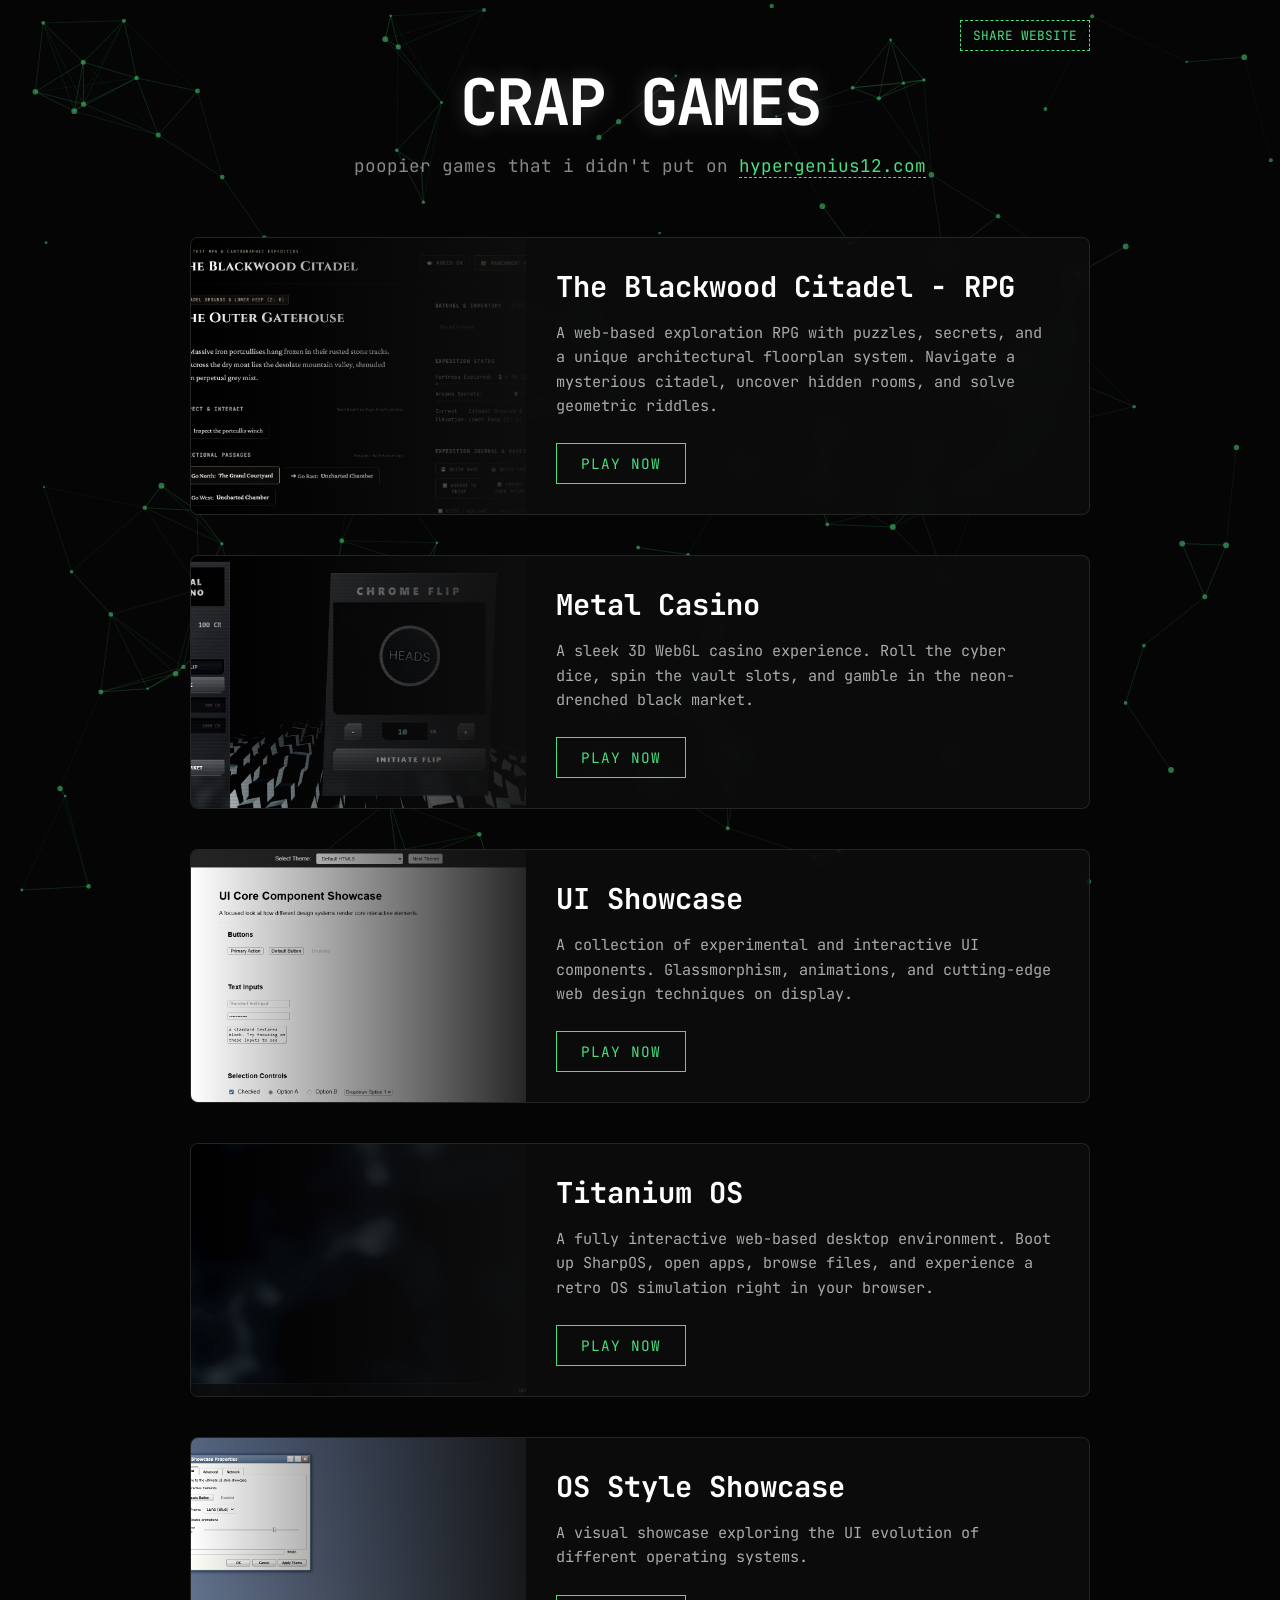
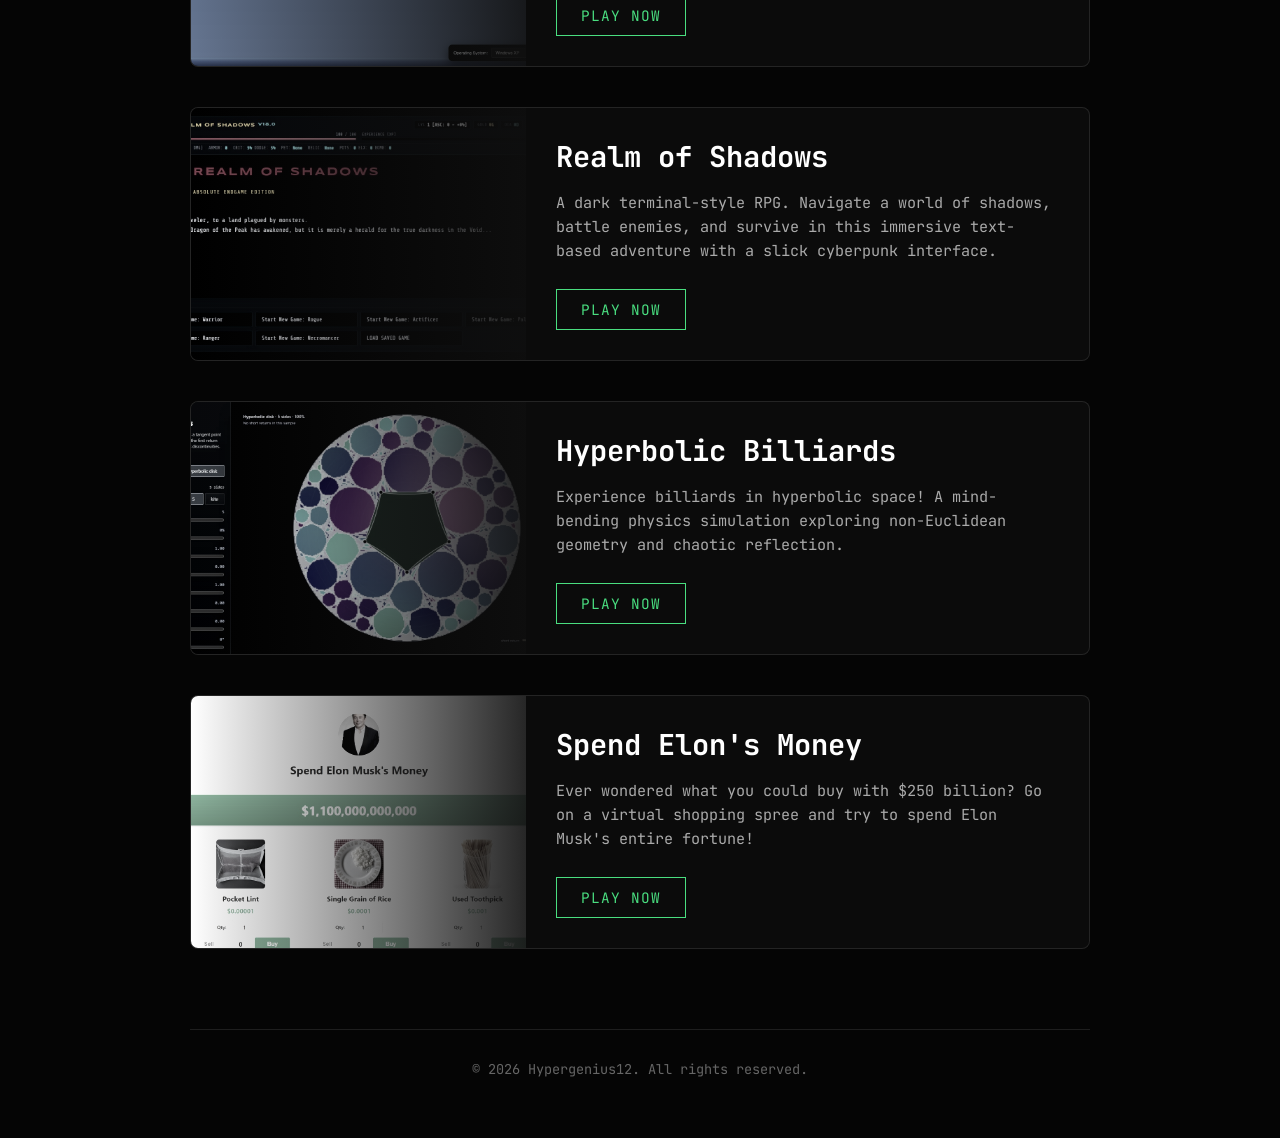
==== commit 994d191d: "Add OS Style Showcase card to crap-games hub" ====
--- a/index.html
+++ b/index.html
@@ -71,6 +71,18 @@
 
             <div class="game-card">
                 <div class="card-image">
+                    <img src="os-style-showcase.png" alt="OS Style Showcase">
+                    <div class="overlay"></div>
+                </div>
+                <div class="card-info">
+                    <h2>OS Style Showcase</h2>
+                    <p>A visual showcase exploring the UI evolution of different operating systems.</p>
+                    <a href="os-style-showcase/index.html" class="play-btn">Play Now</a>
+                </div>
+            </div>
+
+            <div class="game-card">
+                <div class="card-image">
                     <img src="web-rpg.jpg" alt="Realm of Shadows RPG">
                     <div class="overlay"></div>
                 </div>
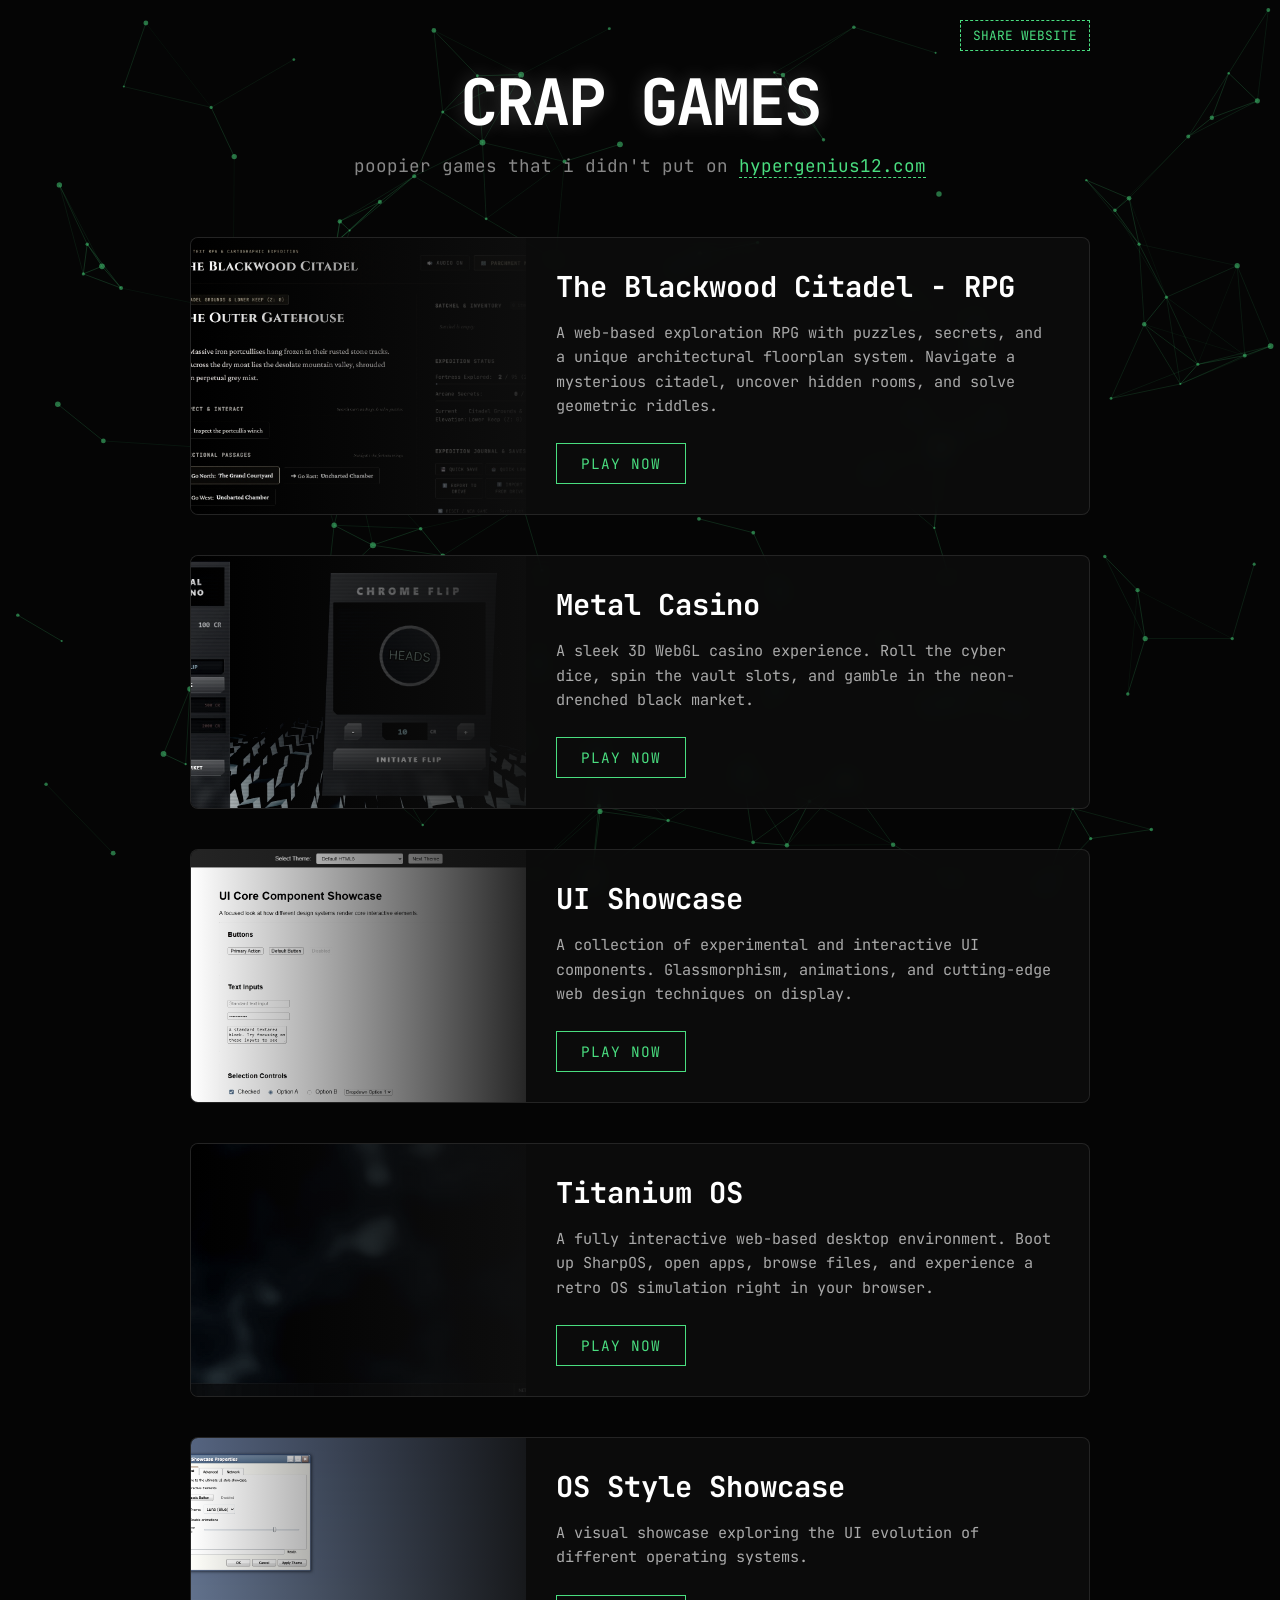
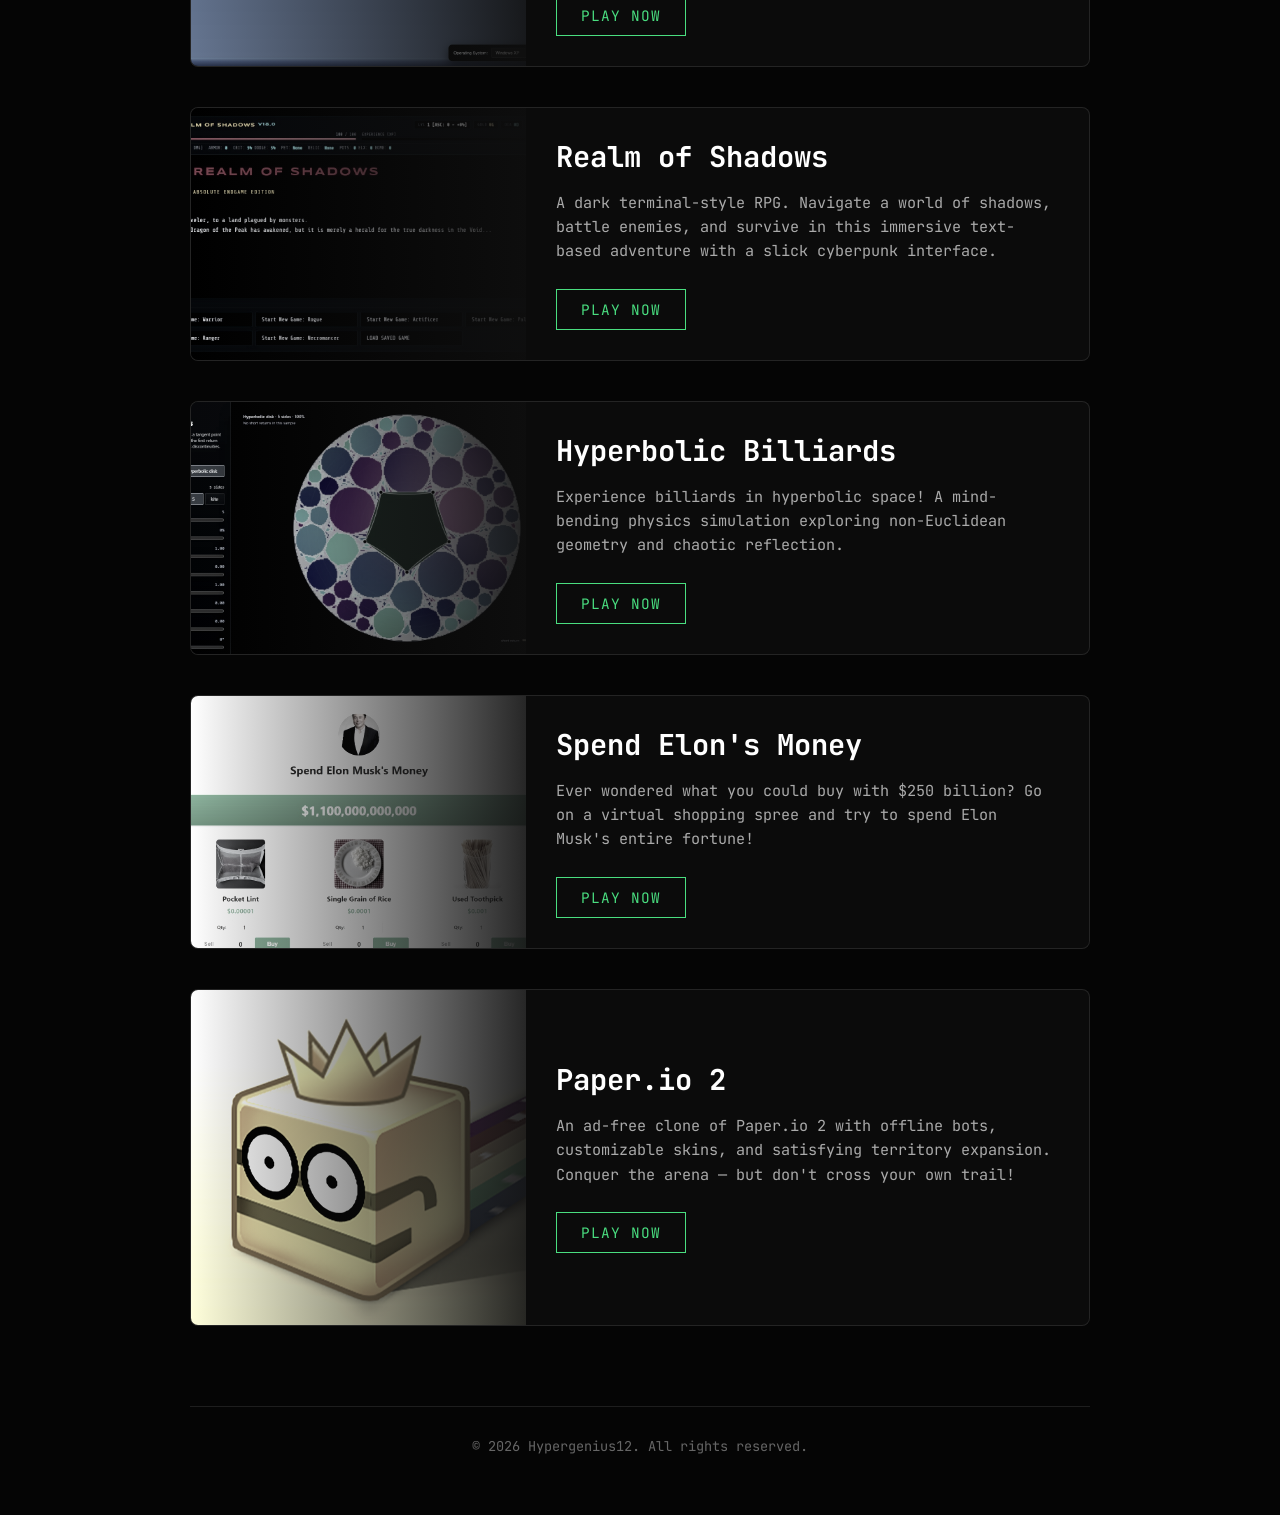
==== commit ca57378f: "Add Paper.io 2 game to crap-games hub" ====
--- a/index.html
+++ b/index.html
@@ -116,6 +116,18 @@
                     <a href="spend-elons-money/index.html" class="play-btn">Play Now</a>
                 </div>
             </div>
+
+            <div class="game-card">
+                <div class="card-image">
+                    <img src="paper.png" alt="Paper.io 2">
+                    <div class="overlay"></div>
+                </div>
+                <div class="card-info">
+                    <h2>Paper.io 2</h2>
+                    <p>An ad-free clone of Paper.io 2 with offline bots, customizable skins, and satisfying territory expansion. Conquer the arena — but don't cross your own trail!</p>
+                    <a href="paper/index.html" class="play-btn">Play Now</a>
+                </div>
+            </div>
         </main>
         
         <footer>
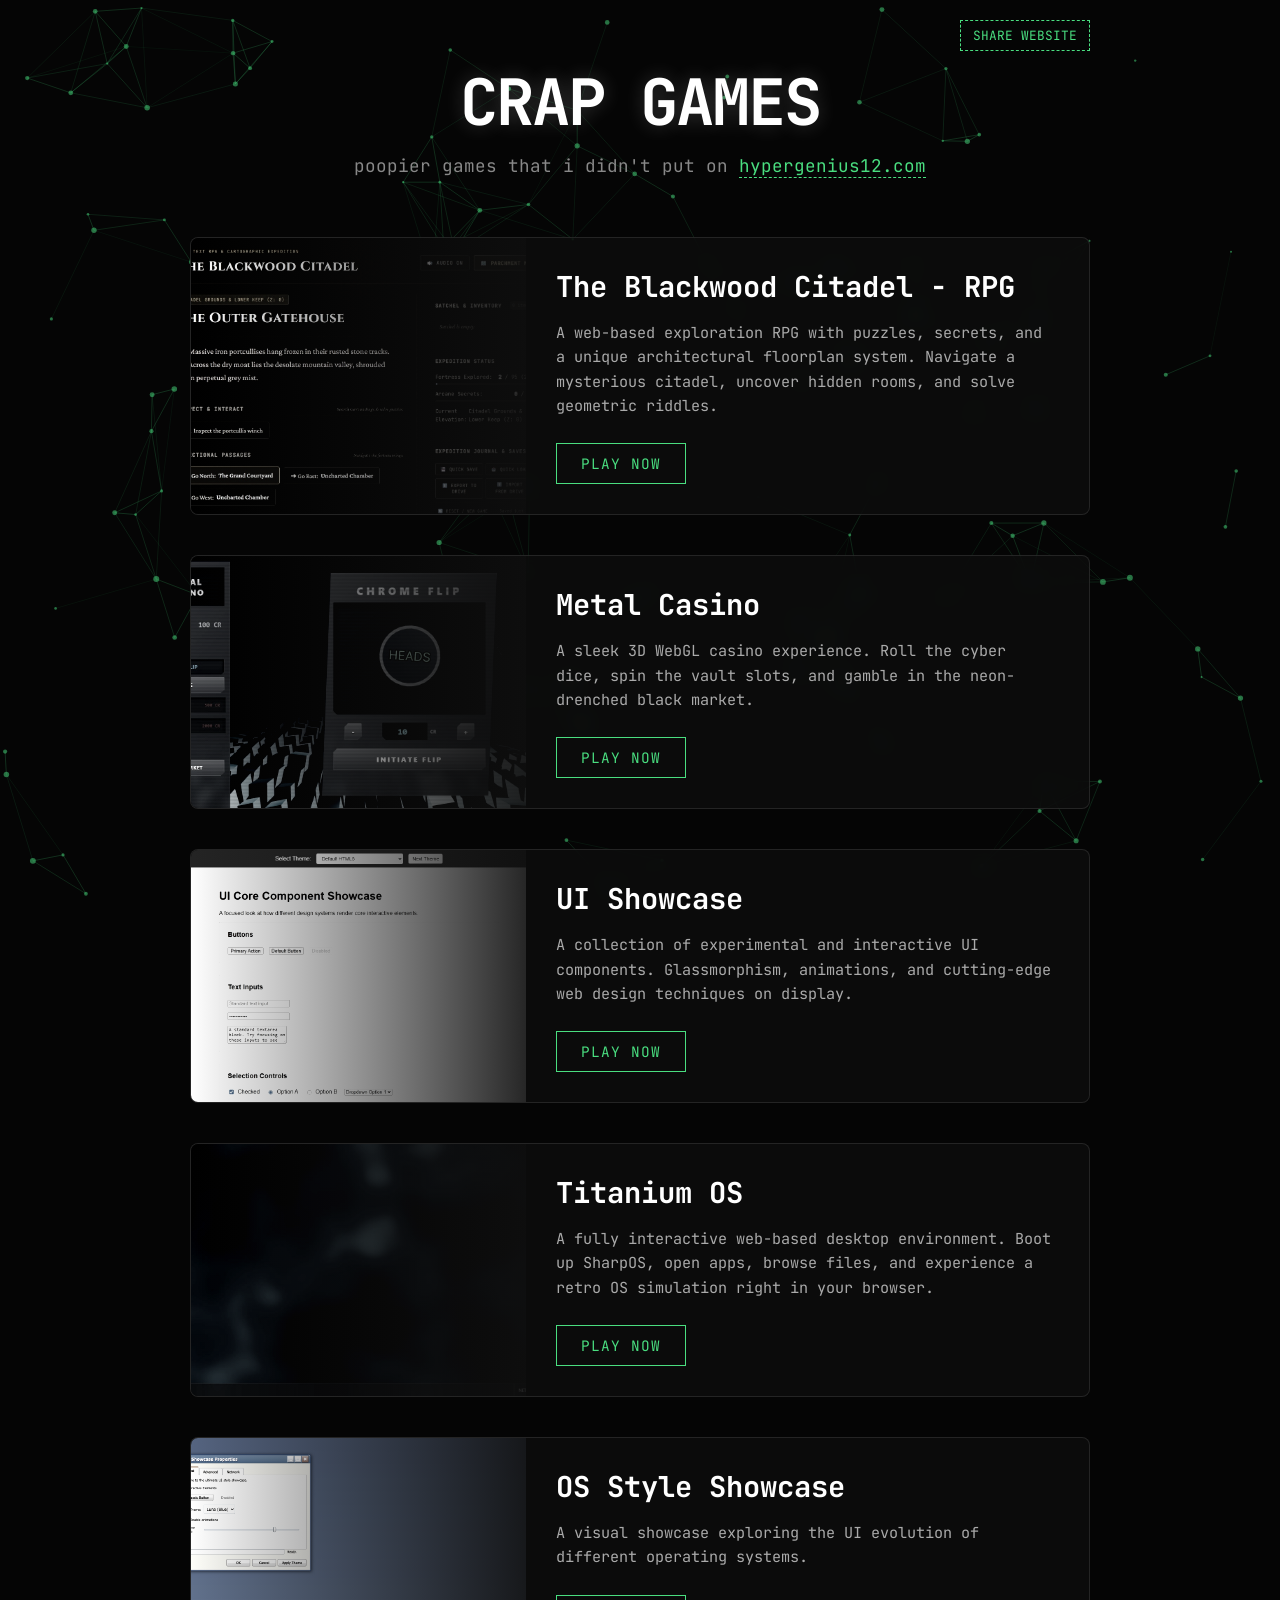
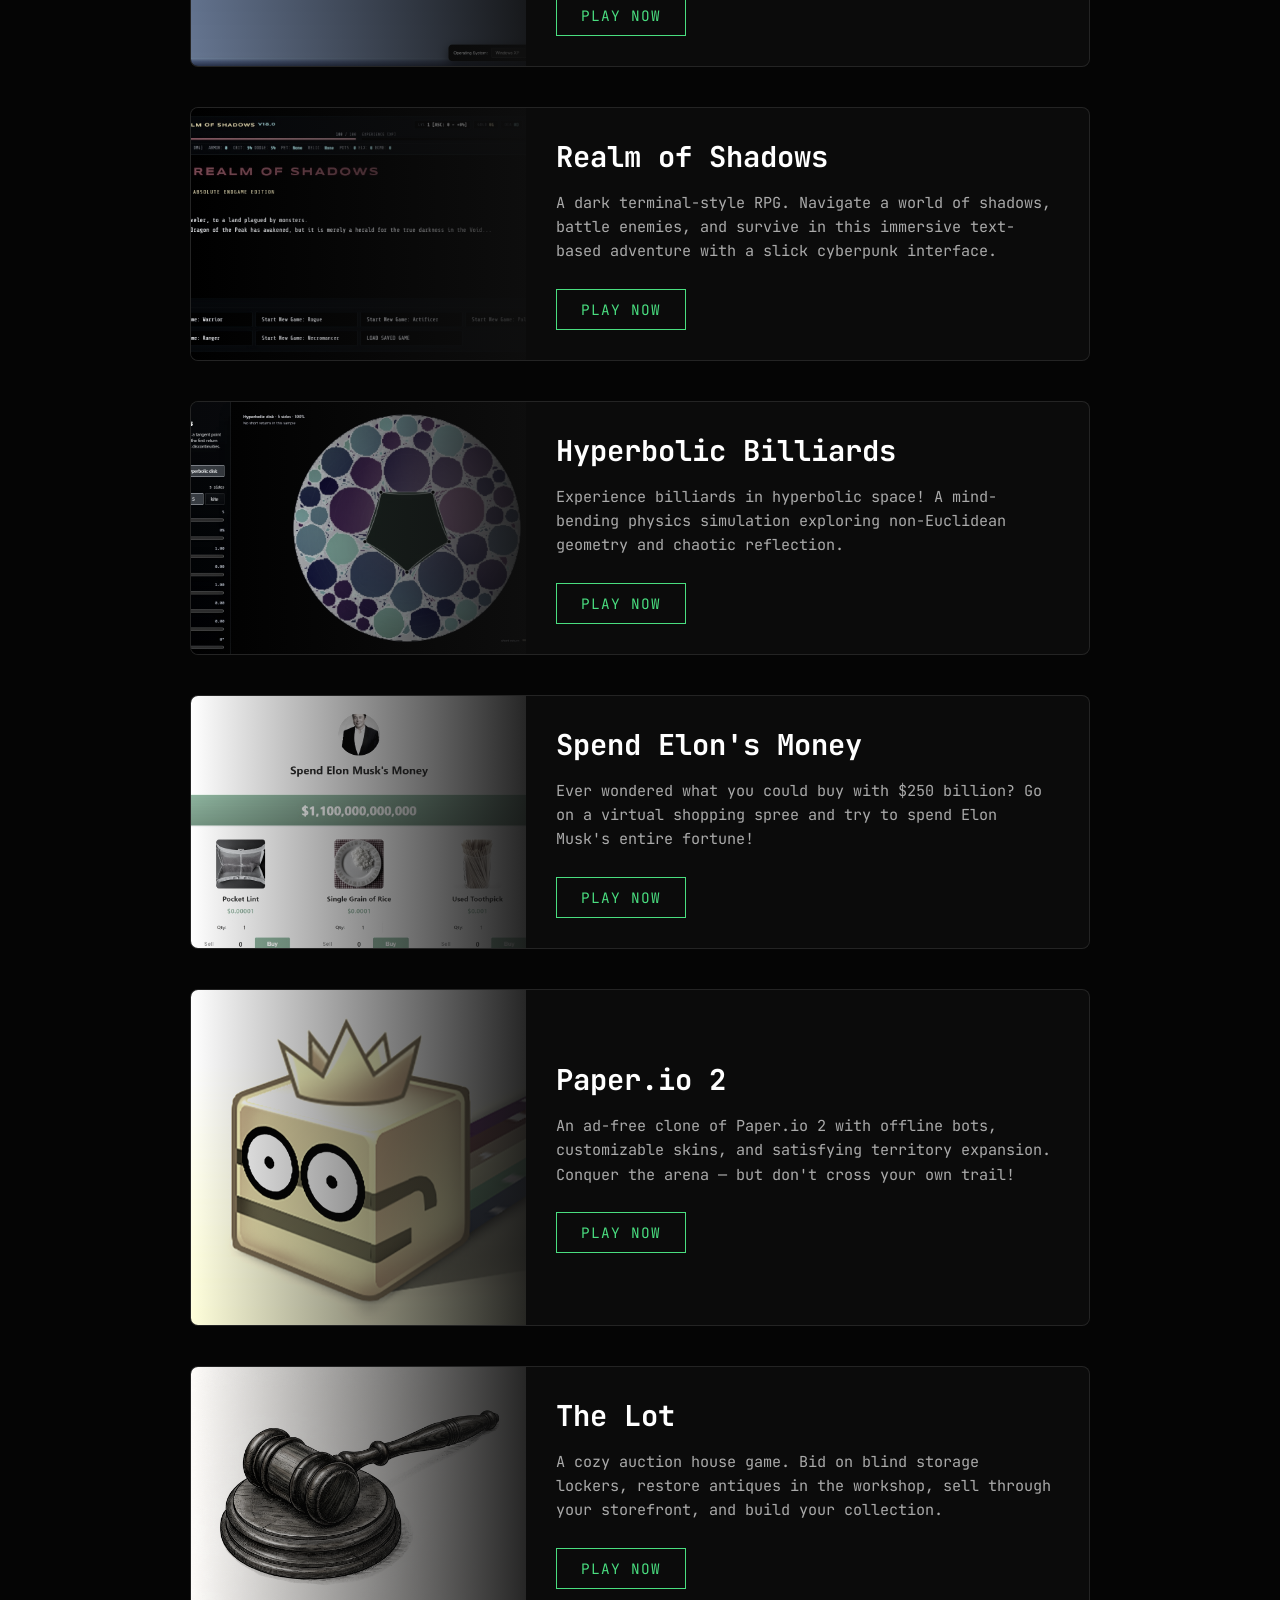
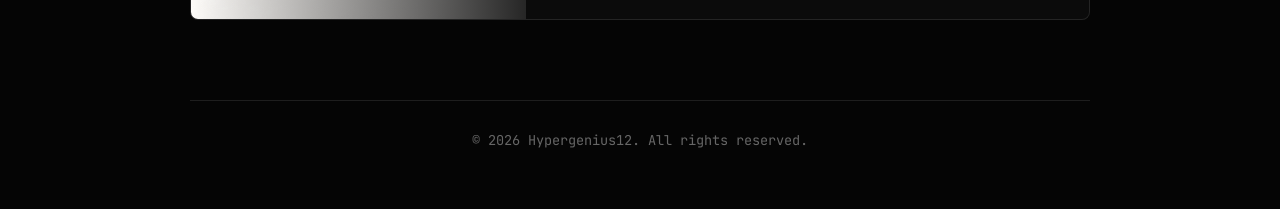
==== commit 8464e0fc: "Add The Lot auction game to crap-games hub" ====
--- a/index.html
+++ b/index.html
@@ -128,6 +128,18 @@
                     <a href="paper/index.html" class="play-btn">Play Now</a>
                 </div>
             </div>
+
+            <div class="game-card">
+                <div class="card-image">
+                    <img src="auction.jpg" alt="The Lot">
+                    <div class="overlay"></div>
+                </div>
+                <div class="card-info">
+                    <h2>The Lot</h2>
+                    <p>A cozy auction house game. Bid on blind storage lockers, restore antiques in the workshop, sell through your storefront, and build your collection.</p>
+                    <a href="auction-game/auction/index.html" class="play-btn">Play Now</a>
+                </div>
+            </div>
         </main>
         
         <footer>
